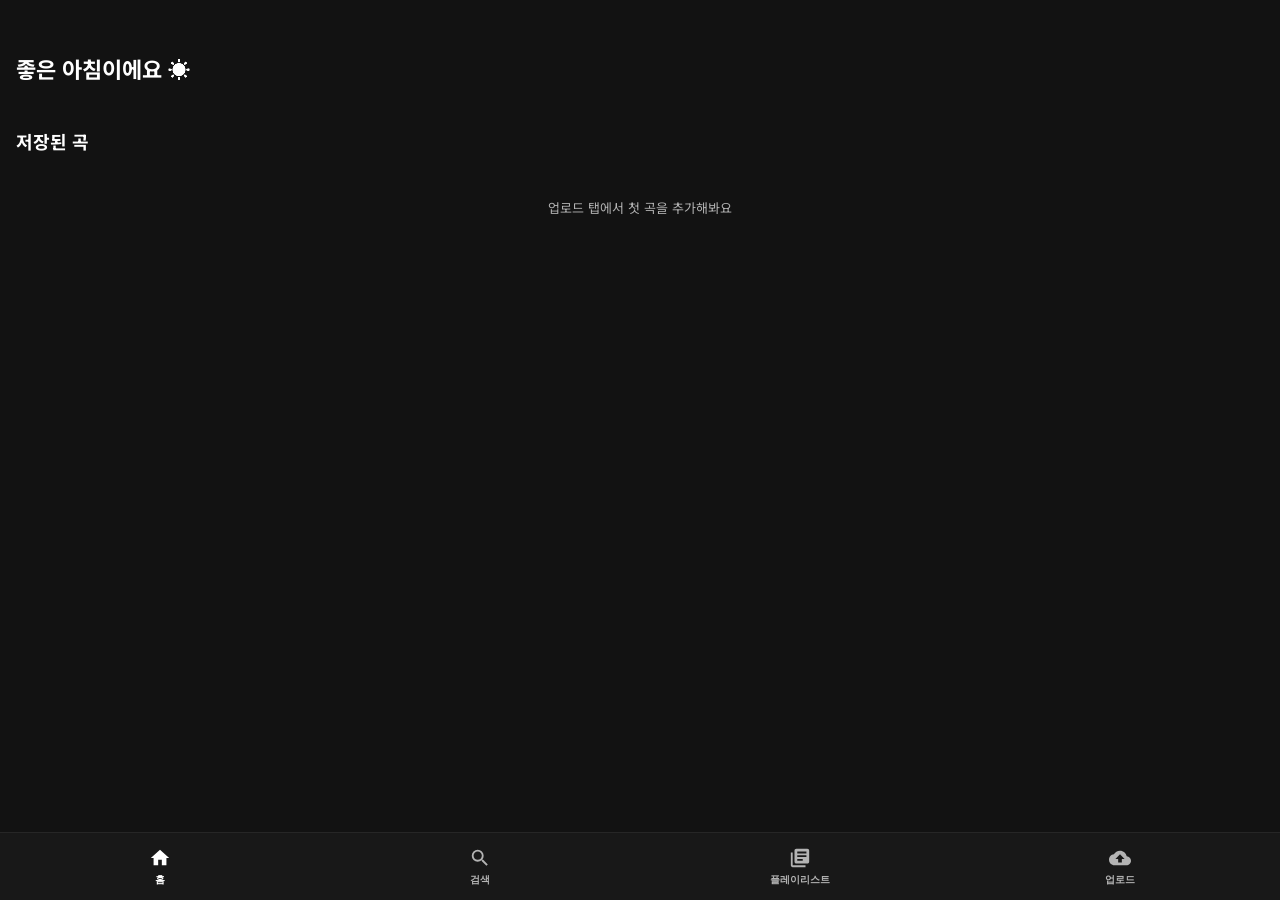
==== index.html @ fc7efab6 "Update index.html" ====
<!DOCTYPE html>
<html lang="ko">
<head>
<meta charset="UTF-8">
<meta name="viewport" content="width=device-width, initial-scale=1.0, maximum-scale=1.0, user-scalable=no">
<title>Sootify</title>
<link href="https://fonts.googleapis.com/css2?family=Noto+Sans+KR:wght@300;400;500;700;900&family=Noto+Sans+JP:wght@300;400;700&display=swap" rel="stylesheet">
<style>
*,*::before,*::after{margin:0;padding:0;box-sizing:border-box;-webkit-tap-highlight-color:transparent}
html,body{height:100%;overflow:hidden;background:#121212;color:#fff;font-family:'Noto Sans KR',sans-serif;-webkit-font-smoothing:antialiased}
:root{--bg:#121212;--s1:#181818;--s2:#282828;--s3:#3e3e3e;--muted:#b3b3b3;--green:#1db954;--green2:#1ed760;--nav-h:68px}

#app{position:fixed;inset:0;display:flex;flex-direction:column;overflow:hidden}

.screens{flex:1;overflow:hidden;position:relative;min-height:0}
.screen{position:absolute;inset:0;overflow-y:auto;overflow-x:hidden;display:none;padding-bottom:20px}
.screen::-webkit-scrollbar{display:none}
.screen.on{display:block}

/* HOME */
.home-top{padding:52px 16px 8px}
.home-greeting{font-size:22px;font-weight:700}
.quick-grid{display:grid;grid-template-columns:1fr 1fr;gap:8px;padding:12px 16px 24px}
.quick-item{background:var(--s2);border-radius:6px;height:56px;display:flex;align-items:center;overflow:hidden;cursor:pointer;transition:background .15s}
.quick-item:active{background:var(--s3)}
.quick-item.playing .quick-title{color:var(--green)}
.quick-thumb{width:56px;height:56px;background:var(--s3);flex-shrink:0;display:flex;align-items:center;justify-content:center;color:var(--muted)}
.quick-title{font-size:12px;font-weight:700;padding:0 10px;white-space:nowrap;overflow:hidden;text-overflow:ellipsis}
.sec-title{font-size:18px;font-weight:700;padding:0 16px 12px}

/* SONG ROW */
.song-row{display:flex;align-items:center;gap:12px;padding:8px 16px;cursor:pointer;transition:background .1s}
.song-row:active{background:rgba(255,255,255,.05)}
.song-row.playing .sr-title{color:var(--green)}
.sr-thumb{width:48px;height:48px;background:var(--s2);border-radius:4px;flex-shrink:0;display:flex;align-items:center;justify-content:center;color:var(--muted)}
.sr-info{flex:1;min-width:0}
.sr-title{font-size:14px;font-weight:500;white-space:nowrap;overflow:hidden;text-overflow:ellipsis}
.sr-sub{font-size:12px;color:var(--muted);margin-top:2px;white-space:nowrap;overflow:hidden;text-overflow:ellipsis}
.sr-more{background:transparent;border:none;cursor:pointer;color:var(--muted);font-size:20px;padding:4px 8px;line-height:1}

/* SEARCH */
.search-header{padding:52px 16px 12px;background:var(--bg);position:sticky;top:0;z-index:5}
.search-title{font-size:22px;font-weight:700;margin-bottom:14px}
.search-box{background:#fff;border-radius:6px;padding:0 14px;display:flex;align-items:center;gap:10px;height:46px}
.search-in{flex:1;background:transparent;border:none;outline:none;font-family:'Noto Sans KR',sans-serif;font-size:15px;color:#121212;font-weight:500}
.search-in::placeholder{color:#777}

.key-row{display:flex;align-items:center;justify-content:space-between;margin-top:10px}
.key-status{font-size:11px;color:var(--muted)}
.key-status.ok{color:var(--green)}
.key-btn{background:var(--s2);border:none;border-radius:6px;color:var(--muted);font-family:'Noto Sans KR',sans-serif;font-size:12px;padding:7px 14px;cursor:pointer}
.key-btn:active{background:var(--s3)}

.search-btn{width:100%;height:44px;margin-top:10px;border-radius:6px;background:var(--green);color:#000;border:none;font-family:'Noto Sans KR',sans-serif;font-weight:700;font-size:14px;cursor:pointer}
.search-btn:active{background:var(--green2)}

.s-spinner{width:22px;height:22px;border:2px solid var(--s3);border-top-color:var(--green);border-radius:50%;animation:spin .8s linear infinite;margin:0 auto 12px}
@keyframes spin{to{transform:rotate(360deg)}}
.s-loading{text-align:center;color:var(--muted);font-size:13px;padding:32px 16px}
.s-sec{font-size:12px;font-weight:700;color:var(--muted);padding:14px 16px 6px;text-transform:uppercase;letter-spacing:.5px}
.s-empty{text-align:center;color:var(--muted);font-size:13px;padding:32px 16px;line-height:1.8}

/* YT 결과 */
.yt-item{display:flex;align-items:center;gap:12px;padding:10px 16px;cursor:pointer;border-bottom:1px solid rgba(255,255,255,.04)}
.yt-item:active{background:rgba(255,255,255,.05)}
.yt-thumb{width:80px;height:45px;object-fit:cover;border-radius:4px;background:var(--s2);flex-shrink:0}
.yt-thumb-ph{width:80px;height:45px;background:var(--s2);border-radius:4px;flex-shrink:0;display:flex;align-items:center;justify-content:center;color:var(--muted)}
.yt-info{flex:1;min-width:0}
.yt-title{font-size:13px;font-weight:500;line-height:1.4;overflow:hidden;display:-webkit-box;-webkit-line-clamp:2;-webkit-box-orient:vertical}
.yt-meta{font-size:11px;color:var(--muted);margin-top:3px}
.yt-acts{display:flex;gap:6px;flex-shrink:0}
.yt-act{background:var(--s2);border:none;border-radius:6px;cursor:pointer;width:36px;height:36px;display:flex;align-items:center;justify-content:center;color:#fff}
.yt-act:active{background:var(--s3)}
.yt-act.g{background:var(--green);color:#000}
.yt-act.g:active{background:var(--green2)}

/* PLAYLIST */
.pl-hero{padding:56px 16px 20px;background:linear-gradient(180deg,#1a3a27 0%,var(--bg) 100%)}
.pl-icon{font-size:56px;margin-bottom:12px}
.pl-name{font-size:22px;font-weight:700}
.pl-meta{font-size:12px;color:var(--muted);margin-top:4px}
.pl-actions{display:flex;align-items:center;gap:16px;margin-top:20px}
.pl-play{width:52px;height:52px;border-radius:50%;background:var(--green);border:none;cursor:pointer;display:flex;align-items:center;justify-content:center;color:#000}
.pl-play:active{background:var(--green2)}
.pl-play svg{width:26px;height:26px;fill:currentColor}
.pl-shuffle{background:transparent;border:none;cursor:pointer;color:var(--muted)}
.pl-shuffle svg{width:26px;height:26px;fill:currentColor}
.pl-shuffle.on{color:var(--green)}

/* UPLOAD */
.up-header{padding:52px 16px 20px}
.up-title{font-size:22px;font-weight:700}
.up-sub{font-size:13px;color:var(--muted);margin-top:4px;line-height:1.6}
.up-card{margin:0 16px;background:var(--s1);border-radius:12px;padding:20px;display:flex;flex-direction:column;gap:14px}
.uf{background:var(--s2);border:none;border-radius:8px;color:#fff;font-family:'Noto Sans KR',sans-serif;font-size:13px;padding:12px 14px;outline:none;width:100%}
.uf::placeholder{color:var(--muted)}
.uf-ta{resize:none;line-height:1.85;min-height:180px}
.api-row{display:flex;align-items:center;gap:6px}
.dot{width:6px;height:6px;border-radius:50%;background:var(--muted);flex-shrink:0;transition:all .3s}
.dot.r{background:var(--green);box-shadow:0 0 5px rgba(29,185,84,.5)}
.dot.e{background:#e84040}
.atxt{font-size:11px;color:var(--muted)}
.ubtn{border:none;cursor:pointer;border-radius:50px;font-family:'Noto Sans KR',sans-serif;font-weight:700;font-size:14px;padding:14px;width:100%}
.gg{background:var(--green);color:#000}.gg:active{background:var(--green2)}

/* SYNC EDITOR */
#syncOverlay{position:fixed;inset:0;z-index:500;background:var(--bg);display:none;flex-direction:column}
#syncOverlay.on{display:flex}
.so-nav{display:flex;align-items:center;gap:12px;padding:14px 16px;border-bottom:1px solid rgba(255,255,255,.08);flex-shrink:0}
.so-back{background:transparent;border:none;cursor:pointer;color:#fff;line-height:1;padding:4px;font-size:28px}
.so-nav-title{flex:1;font-size:16px;font-weight:700}
.so-save{background:var(--green);color:#000;border:none;border-radius:20px;font-family:'Noto Sans KR',sans-serif;font-weight:700;font-size:13px;padding:8px 20px;cursor:pointer}
.so-pbar{padding:12px 16px;display:flex;align-items:center;gap:12px;border-bottom:1px solid rgba(255,255,255,.06);flex-shrink:0}
.so-pplay{width:36px;height:36px;border-radius:50%;background:#fff;border:none;cursor:pointer;display:flex;align-items:center;justify-content:center;color:#000;flex-shrink:0}
.so-pplay svg{width:18px;height:18px;fill:currentColor}
.so-ptime{font-size:11px;color:var(--muted);font-variant-numeric:tabular-nums;white-space:nowrap}
.so-track{flex:1;height:4px;background:var(--s3);border-radius:2px;cursor:pointer;overflow:hidden}
.so-fill{height:100%;background:var(--green);border-radius:2px;width:0%;pointer-events:none}
.so-list{flex:1;overflow-y:auto;padding:8px 0}
.so-list::-webkit-scrollbar{display:none}
.so-pair{display:flex;align-items:flex-start;gap:14px;padding:10px 16px;border-left:3px solid transparent;cursor:pointer;transition:all .15s}
.so-pair.current{border-left-color:var(--green);background:rgba(29,185,84,.05)}
.so-pair.synced .so-ts{color:var(--green)}
.so-ts{font-size:10px;color:var(--muted);font-variant-numeric:tabular-nums;min-width:42px;padding-top:3px}
.so-jp{font-family:'Noto Sans JP',sans-serif;font-size:14px;line-height:1.6}
.so-kr{font-size:12px;color:var(--muted);line-height:1.5;margin-top:2px}
.tap-area{padding:12px 16px;flex-shrink:0}
.tap-btn{width:100%;padding:18px;border-radius:50px;background:var(--green);color:#000;border:none;cursor:pointer;font-family:'Noto Sans KR',sans-serif;font-weight:900;font-size:18px;user-select:none;-webkit-user-select:none}
.tap-btn:active{background:var(--green2)}
.so-foot{padding:8px 16px 14px;display:flex;align-items:center;justify-content:space-between;flex-shrink:0}
.so-prog{font-size:11px;color:var(--muted)}
.undo-btn{background:var(--s2);border:none;border-radius:20px;cursor:pointer;font-family:'Noto Sans KR',sans-serif;font-size:11px;color:var(--muted);padding:6px 14px}

/* MINI PLAYER */
#miniPlayer{display:none;flex-shrink:0;background:var(--s2);border-radius:8px;margin:0 8px 4px;overflow:hidden;cursor:pointer}
#miniPlayer.on{display:block}
.mini-inner{display:flex;align-items:center;gap:12px;padding:10px 12px}
.mini-thumb{width:40px;height:40px;background:var(--s3);border-radius:4px;flex-shrink:0;display:flex;align-items:center;justify-content:center;color:var(--muted)}
.mini-info{flex:1;min-width:0}
.mini-title{font-size:13px;font-weight:700;white-space:nowrap;overflow:hidden;text-overflow:ellipsis}
.mini-sub{font-size:11px;color:var(--muted);margin-top:1px}
.mini-btns{display:flex;gap:2px}
.mini-btn{background:transparent;border:none;cursor:pointer;color:#fff;padding:6px;display:flex;align-items:center;justify-content:center}
.mini-btn svg{width:22px;height:22px;fill:currentColor}
.mini-prog{height:2px;background:var(--s3)}
.mini-pfill{height:100%;background:var(--green);width:0%;transition:width .1s linear}

/* BOTTOM NAV */
#bottomNav{flex-shrink:0;height:var(--nav-h);background:var(--s1);border-top:1px solid rgba(255,255,255,.06);display:flex;align-items:stretch}
.nav-btn{flex:1;display:flex;flex-direction:column;align-items:center;justify-content:center;gap:4px;border:none;background:transparent;cursor:pointer;color:var(--muted);padding:8px 0;transition:color .15s}
.nav-btn.on{color:#fff}
.nav-btn svg{width:22px;height:22px;fill:currentColor}
.nav-lbl{font-size:10px;font-weight:600}

/* FULL PLAYER */
#playerOverlay{position:fixed;inset:0;z-index:400;background:var(--bg);display:flex;flex-direction:column;transform:translateY(100%);transition:transform .35s cubic-bezier(.4,0,.2,1)}
#playerOverlay.on{transform:translateY(0)}
.po-handle-wrap{padding:14px 0 0;display:flex;justify-content:center;flex-shrink:0}
.po-handle{width:36px;height:4px;background:var(--s3);border-radius:2px}
.po-top{display:flex;align-items:center;padding:10px 16px 0;flex-shrink:0}
.po-down{background:transparent;border:none;cursor:pointer;color:var(--muted);padding:4px}
.po-down svg{width:26px;height:26px;fill:currentColor}
.po-top-mid{flex:1;text-align:center}
.po-top-label{font-size:11px;color:var(--muted);letter-spacing:.5px;text-transform:uppercase}
.po-top-song{font-size:13px;font-weight:700;margin-top:2px;white-space:nowrap;overflow:hidden;text-overflow:ellipsis}
.po-lyrics{flex:1;overflow-y:auto;padding:0 32px;scroll-behavior:smooth}
.po-lyrics::-webkit-scrollbar{display:none}
.po-sp{height:32vh}
.po-line{text-align:center;padding:10px 0;transition:all .35s cubic-bezier(.4,0,.2,1)}
.po-jp{font-family:'Noto Sans JP',sans-serif;font-size:16px;font-weight:300;color:rgba(255,255,255,.2);line-height:1.6;transition:all .35s cubic-bezier(.4,0,.2,1)}
.po-kr{font-size:12px;font-weight:300;color:rgba(255,255,255,.12);line-height:1.5;margin-top:3px;transition:all .35s cubic-bezier(.4,0,.2,1)}
.po-line.near .po-jp{color:rgba(255,255,255,.4);font-size:17px}
.po-line.near .po-kr{color:rgba(255,255,255,.25)}
.po-line.active .po-jp{color:#fff;font-size:22px;font-weight:700}
.po-line.active .po-kr{color:rgba(255,255,255,.7);font-size:14px}
.po-ctrl{padding:16px 24px 32px;flex-shrink:0}
.po-song{font-size:20px;font-weight:700}
.po-artist{font-size:14px;color:var(--muted);margin-top:2px;margin-bottom:20px}
.po-prog-row{display:flex;align-items:center;gap:10px;margin-bottom:16px}
.po-t{font-size:11px;color:var(--muted);font-variant-numeric:tabular-nums;min-width:36px}
.po-track{flex:1;height:4px;background:var(--s3);border-radius:2px;cursor:pointer}
.po-pfill{height:100%;background:#fff;border-radius:2px;width:0%;pointer-events:none;transition:width .1s linear}
.po-btns{display:flex;align-items:center;justify-content:space-between;padding:0 4px}
.po-btn{background:transparent;border:none;cursor:pointer;color:var(--muted);padding:6px;display:flex;align-items:center;justify-content:center}
.po-btn svg{width:30px;height:30px;fill:currentColor}
.po-btn-main{width:60px;height:60px;border-radius:50%;background:#fff;border:none;cursor:pointer;display:flex;align-items:center;justify-content:center;color:#000}
.po-btn-main svg{width:28px;height:28px;fill:currentColor}
.po-del-wrap{display:flex;justify-content:center;margin-top:14px}
.po-del{background:transparent;border:none;cursor:pointer;color:var(--muted);font-size:12px;font-family:'Noto Sans KR',sans-serif;padding:6px 14px;border-radius:20px}
.po-del:active{color:#e84040}

.toast{position:fixed;bottom:calc(var(--nav-h)+60px);left:50%;transform:translateX(-50%) translateY(10px);background:var(--s2);color:#fff;font-size:12px;font-weight:500;padding:10px 20px;border-radius:20px;z-index:999;pointer-events:none;opacity:0;transition:all .3s;white-space:nowrap}
.toast.show{opacity:1;transform:translateX(-50%) translateY(0)}
#yt{position:fixed;top:-9999px;left:-9999px;width:1px;height:1px}
</style>
</head>
<body>
<div id="yt"></div>
<div id="app">

  <div class="screens">

    <!-- HOME -->
    <div class="screen on" id="homeScreen">
      <div class="home-top"><div class="home-greeting" id="homeGreeting">안녕하세요 👋</div></div>
      <div class="quick-grid" id="quickGrid"></div>
      <div class="sec-title">저장된 곡</div>
      <div id="homeSongs"></div>
    </div>

    <!-- SEARCH -->
    <div class="screen" id="searchScreen">
      <div class="search-header">
        <div class="search-title">검색</div>
        <div class="search-box">
          <svg width="18" height="18" viewBox="0 0 24 24" fill="none" stroke="#121212" stroke-width="2.5"><circle cx="11" cy="11" r="8"/><line x1="21" y1="21" x2="16.65" y2="16.65"/></svg>
          <input class="search-in" id="searchIn" placeholder="YouTube에서 검색">
        </div>
        <div class="key-row">
          <span class="key-status" id="keyStatus">API 키 없음</span>
          <button class="key-btn" id="keyBtn">⚙ API 키 설정</button>
        </div>
        <button class="search-btn" id="searchBtn">검색</button>
      </div>
      <div id="searchResults"><div class="s-sec">내 라이브러리</div><div id="libRows"></div></div>
    </div>

    <!-- PLAYLIST -->
    <div class="screen" id="playlistScreen">
      <div class="pl-hero">
        <div class="pl-icon">
          <svg width="52" height="52" viewBox="0 0 24 24" fill="#b3b3b3"><path d="M12 3v10.55c-.59-.34-1.27-.55-2-.55-2.21 0-4 1.79-4 4s1.79 4 4 4 4-1.79 4-4V7h4V3h-6z"/></svg>
        </div>
        <div class="pl-name">내 플레이리스트</div>
        <div class="pl-meta" id="plMeta">0곡</div>
        <div class="pl-actions">
          <button class="pl-play" id="plPlayBtn">
            <svg viewBox="0 0 24 24"><path d="M8 5v14l11-7z"/></svg>
          </button>
          <button class="pl-shuffle" id="plShufBtn">
            <svg viewBox="0 0 24 24"><path d="M10.59 9.17L5.41 4 4 5.41l5.17 5.17 1.42-1.41zM14.5 4l2.04 2.04L4 18.59 5.41 20 17.96 8.46 20 10.5V4h-5.5zm.33 9.41-1.41 1.41 3.13 3.13L14.5 20H20v-5.5l-2.04 2.04-3.13-3.13z"/></svg>
          </button>
        </div>
      </div>
      <div id="plSongs"></div>
    </div>

    <!-- UPLOAD -->
    <div class="screen" id="uploadScreen">
      <div class="up-header"><div class="up-title">업로드</div><div class="up-sub">YouTube URL과 가사를 넣고<br>싱크를 맞춰 저장하세요.</div></div>
      <div class="up-card">
        <input class="uf" id="upUrl" placeholder="YouTube URL">
        <div class="api-row"><div class="dot" id="apiDot"></div><span class="atxt" id="apiTxt">연결 중...</span></div>
        <textarea class="uf uf-ta" id="upLyrics" placeholder="가사 (일본어↵한국어↵↵일본어↵한국어...)"></textarea>
        <button class="ubtn gg" id="startSyncBtn">싱크 시작 →</button>
      </div>
    </div>
  </div>

  <!-- SYNC EDITOR -->
  <div id="syncOverlay">
    <div class="so-nav">
      <button class="so-back" id="soBackBtn">‹</button>
      <div class="so-nav-title">Sync Editor</div>
      <button class="so-save" id="soSaveBtn">저장</button>
    </div>
    <div class="so-pbar">
      <button class="so-pplay" id="soPlayBtn">
        <svg id="soPlayIc" viewBox="0 0 24 24"><path d="M8 5v14l11-7z"/></svg>
      </button>
      <div class="so-ptime"><span id="soTime">0:00</span> / <span id="soDur">0:00</span></div>
      <div class="so-track" id="soTrack"><div class="so-fill" id="soFill"></div></div>
    </div>
    <div class="so-list" id="soList"></div>
    <div class="tap-area"><button class="tap-btn" id="tapBtn">tap</button></div>
    <div class="so-foot">
      <div class="so-prog" id="soProg">0 / 0 완료</div>
      <button class="undo-btn" id="undoBtn">↩ undo</button>
    </div>
  </div>

  <!-- MINI PLAYER -->
  <div id="miniPlayer">
    <div class="mini-inner">
      <div class="mini-thumb">
        <svg width="20" height="20" viewBox="0 0 24 24" fill="currentColor"><path d="M12 3v10.55c-.59-.34-1.27-.55-2-.55-2.21 0-4 1.79-4 4s1.79 4 4 4 4-1.79 4-4V7h4V3h-6z"/></svg>
      </div>
      <div class="mini-info">
        <div class="mini-title" id="miniTitle">—</div>
        <div class="mini-sub">Sootify</div>
      </div>
      <div class="mini-btns">
        <button class="mini-btn" id="miniPlayBtn">
          <svg id="miniPlayIc" viewBox="0 0 24 24"><path d="M8 5v14l11-7z"/></svg>
        </button>
        <button class="mini-btn" id="miniNextBtn">
          <svg viewBox="0 0 24 24"><path d="M6 18l8.5-6L6 6v12zM16 6v12h2V6h-2z"/></svg>
        </button>
      </div>
    </div>
    <div class="mini-prog"><div class="mini-pfill" id="miniPFill"></div></div>
  </div>

  <!-- BOTTOM NAV -->
  <nav id="bottomNav">
    <button class="nav-btn on" data-tab="home">
      <svg viewBox="0 0 24 24"><path d="M10 20v-6h4v6h5v-8h3L12 3 2 12h3v8z"/></svg>
      <span class="nav-lbl">홈</span>
    </button>
    <button class="nav-btn" data-tab="search">
      <svg viewBox="0 0 24 24"><path d="M15.5 14h-.79l-.28-.27A6.5 6.5 0 0 0 16 9.5 6.5 6.5 0 1 0 9.5 16c1.61 0 3.09-.59 4.23-1.57l.27.28v.79l5 4.99L20.49 19l-4.99-5zm-6 0C7.01 14 5 11.99 5 9.5S7.01 5 9.5 5 14 7.01 14 9.5 11.99 14 9.5 14z"/></svg>
      <span class="nav-lbl">검색</span>
    </button>
    <button class="nav-btn" data-tab="playlist">
      <svg viewBox="0 0 24 24"><path d="M4 6H2v14c0 1.1.9 2 2 2h14v-2H4V6zm16-4H8c-1.1 0-2 .9-2 2v12c0 1.1.9 2 2 2h12c1.1 0 2-.9 2-2V4c0-1.1-.9-2-2-2zm-1 9H9V9h10v2zm-4 4H9v-2h6v2zm4-8H9V5h10v2z"/></svg>
      <span class="nav-lbl">플레이리스트</span>
    </button>
    <button class="nav-btn" data-tab="upload">
      <svg viewBox="0 0 24 24"><path d="M19.35 10.04C18.67 6.59 15.64 4 12 4 9.11 4 6.6 5.64 5.35 8.04 2.34 8.36 0 10.91 0 14c0 3.31 2.69 6 6 6h13c2.76 0 5-2.24 5-5 0-2.64-2.05-4.78-4.65-4.96zM14 13v4h-4v-4H7l5-5 5 5h-3z"/></svg>
      <span class="nav-lbl">업로드</span>
    </button>
  </nav>
</div>

<!-- FULL PLAYER -->
<div id="playerOverlay">
  <div class="po-handle-wrap"><div class="po-handle"></div></div>
  <div class="po-top">
    <button class="po-down" id="poDownBtn">
      <svg viewBox="0 0 24 24"><path d="M7.41 8.59L12 13.17l4.59-4.58L18 10l-6 6-6-6 1.41-1.41z"/></svg>
    </button>
    <div class="po-top-mid">
      <div class="po-top-label">재생 중</div>
      <div class="po-top-song" id="poTopSong">—</div>
    </div>
    <div style="width:34px"></div>
  </div>
  <div class="po-lyrics" id="poLyrics">
    <div class="po-sp"></div>
    <div id="poLines"></div>
    <div class="po-sp"></div>
  </div>
  <div class="po-ctrl">
    <div class="po-song" id="poSong">—</div>
    <div class="po-artist" id="poArtist">Sootify</div>
    <div class="po-prog-row">
      <div class="po-t" id="poTCur">0:00</div>
      <div class="po-track" id="poTrack"><div class="po-pfill" id="poPFill"></div></div>
      <div class="po-t" style="text-align:right" id="poTDur">0:00</div>
    </div>
    <div class="po-btns">
      <button class="po-btn" id="poPrevBtn"><svg viewBox="0 0 24 24"><path d="M6 6h2v12H6zm3.5 6 8.5 6V6z"/></svg></button>
      <button class="po-btn-main" id="poPlayBtn"><svg id="poPlayIc" viewBox="0 0 24 24"><path d="M8 5v14l11-7z"/></svg></button>
      <button class="po-btn" id="poNextBtn"><svg viewBox="0 0 24 24"><path d="M6 18l8.5-6L6 6v12zM16 6v12h2V6h-2z"/></svg></button>
    </div>
    <div class="po-del-wrap"><button class="po-del" id="poDelBtn">라이브러리에서 삭제</button></div>
  </div>
</div>

<div class="toast" id="toast"></div>
<script src="https://www.youtube.com/iframe_api"></script>
<script>
// ══ STATE ══
var player=null, pReady=false, playing=false;
var syncPairs=[], curIdx=0;
var songs=[], curSong=-1;
var poLines=[], raf=null, shuf=false;

var IC_PLAY='<path d="M8 5v14l11-7z"/>';
var IC_PAUSE='<path d="M6 19h4V5H6v14zm8-14v14h4V5h-4z"/>';

// ══ STORAGE ══
function ld(){try{songs=JSON.parse(localStorage.getItem('sootify_v6')||'[]')}catch(e){songs=[]}}
function sv(){localStorage.setItem('sootify_v6',JSON.stringify(songs))}
function getKey(){return localStorage.getItem('yt_key')||''}
function setKey(k){localStorage.setItem('yt_key',k)}
ld();

// ══ GREETING ══
var h=new Date().getHours();
document.getElementById('homeGreeting').textContent=h<12?'좋은 아침이에요 ☀':h<18?'안녕하세요 👋':'좋은 밤이에요 🌙';

// ══ KEY STATUS ══
function updateKeyStatus(){
  var k=getKey();
  var el=document.getElementById('keyStatus');
  if(k){el.textContent='API 키 설정됨';el.className='key-status ok';}
  else{el.textContent='API 키 없음';el.className='key-status';}
}
updateKeyStatus();

// ══ YT API ══
function onYouTubeIframeAPIReady(){
  player=new YT.Player('yt',{height:'1',width:'1',
    playerVars:{controls:0,autoplay:0,playsinline:1},
    events:{
      onReady:function(){pReady=true;setApi('r')},
      onError:function(){setApi('e')},
      onStateChange:function(e){
        playing=e.data===YT.PlayerState.PLAYING;
        updBtns();
        if(playing)startRaf();else stopRaf();
      }
    }
  });
}
function setApi(s){
  var d=document.getElementById('apiDot');
  var t=document.getElementById('apiTxt');
  if(d)d.className='dot'+(s==='r'?' r':s==='e'?' e':'');
  if(t)t.textContent=s==='r'?'준비됨':s==='e'?'연결 실패':'연결 중...';
}
function vid(url){var m=url.match(/(?:v=|youtu\.be\/|embed\/)([A-Za-z0-9_-]{11})/);return m?m[1]:null}

function togglePlay(){
  if(!pReady){toast('연결 중... 잠깐만');return}
  if(playing)player.pauseVideo();else player.playVideo();
}
function updBtns(){
  var d=playing?IC_PAUSE:IC_PLAY;
  ['soPlayIc','miniPlayIc','poPlayIc'].forEach(function(id){
    var el=document.getElementById(id);if(el)el.innerHTML=d;
  });
}

// ══ SEEK ══
function doSeek(e,el){
  if(!pReady)return;
  var r=el.getBoundingClientRect();
  player.seekTo(((e.clientX-r.left)/r.width)*(player.getDuration()||0),true);
}

// ══ RAF ══
function startRaf(){stopRaf();function f(){tick();raf=requestAnimationFrame(f)}raf=requestAnimationFrame(f)}
function stopRaf(){if(raf){cancelAnimationFrame(raf);raf=null}}
function tick(){
  if(!pReady||!player.getCurrentTime)return;
  var t=player.getCurrentTime()||0,d=player.getDuration()||1;
  var p=(t/d*100).toFixed(2)+'%';
  document.getElementById('soFill').style.width=p;
  document.getElementById('soTime').textContent=fmt(t);
  document.getElementById('soDur').textContent=fmt(d);
  document.getElementById('miniPFill').style.width=p;
  document.getElementById('poPFill').style.width=p;
  document.getElementById('poTCur').textContent=fmt(t);
  document.getElementById('poTDur').textContent=fmt(d);
  if(curSong>=0)updLy(t);
}
function fmt(s){s=Math.floor(s);return Math.floor(s/60)+':'+(s%60<10?'0':'')+(s%60)}

// ══ YOUTUBE SEARCH ══
function doSearch(){
  var q=document.getElementById('searchIn').value.trim();
  var key=getKey();
  if(!key){
    toast('먼저 API 키를 설정해줘');
    showKeyPrompt();
    return;
  }
  if(!q){toast('검색어를 입력해줘');return}
  document.getElementById('searchResults').innerHTML='<div class="s-loading"><div class="s-spinner"></div>검색 중...</div>';
  var url='https://www.googleapis.com/youtube/v3/search?part=snippet&q='+encodeURIComponent(q)+'&type=video&maxResults=15&key='+key;
  fetch(url)
    .then(function(r){return r.json()})
    .then(function(data){
      if(data.error){
        if(data.error.code===403||data.error.code===400){
          localStorage.removeItem('yt_key');
          updateKeyStatus();
          toast('API 키 오류 — 다시 설정해줘');
          document.getElementById('searchResults').innerHTML='<div class="s-empty">API 키 오류<br>⚙ API 키 설정을 눌러줘</div>';
        }else{
          document.getElementById('searchResults').innerHTML='<div class="s-empty">검색 실패: '+data.error.message+'</div>';
        }
        return;
      }
      renderYTResults(data.items||[]);
    })
    .catch(function(){
      document.getElementById('searchResults').innerHTML='<div class="s-empty">검색 실패<br>네트워크 상태를 확인해줘</div>';
    });
}

function showKeyPrompt(){
  var cur=getKey();
  var k=prompt('YouTube Data API v3 키를 입력해줘\n\n발급: console.cloud.google.com\n1. 프로젝트 생성\n2. YouTube Data API v3 활성화\n3. 사용자 인증정보 → API 키',cur||'');
  if(k&&k.trim()){setKey(k.trim());updateKeyStatus();toast('API 키 저장됨 ✓')}
}

function renderYTResults(items){
  if(!items.length){document.getElementById('searchResults').innerHTML='<div class="s-empty">결과 없음</div>';return}
  var html='<div class="s-sec">YouTube 검색 결과</div>';
  items.forEach(function(v){
    var vid_id=v.id&&v.id.videoId?v.id.videoId:'';
    if(!vid_id)return;
    var sn=v.snippet||{};
    var th=sn.thumbnails&&sn.thumbnails.medium?sn.thumbnails.medium.url:'';
    var title=sn.title||'';
    var ch=sn.channelTitle||'';
    var st=esc(title).replace(/'/g,'&#39;');
    html+='<div class="yt-item">'+
      (th?'<img class="yt-thumb" src="'+th+'" loading="lazy">':'<div class="yt-thumb-ph"><svg width="20" height="20" viewBox="0 0 24 24" fill="currentColor"><path d="M12 3v10.55c-.59-.34-1.27-.55-2-.55-2.21 0-4 1.79-4 4s1.79 4 4 4 4-1.79 4-4V7h4V3h-6z"/></svg></div>')+
      '<div class="yt-info"><div class="yt-title">'+esc(title)+'</div><div class="yt-meta">'+esc(ch)+'</div></div>'+
      '<div class="yt-acts">'+
        '<button class="yt-act g" data-vid="'+vid_id+'" data-title="'+st+'" data-action="play">'+
          '<svg width="16" height="16" viewBox="0 0 24 24" fill="currentColor"><path d="M8 5v14l11-7z"/></svg>'+
        '</button>'+
        '<button class="yt-act" data-vid="'+vid_id+'" data-title="'+st+'" data-action="add">'+
          '<svg width="16" height="16" viewBox="0 0 24 24" fill="currentColor"><path d="M19 13h-6v6h-2v-6H5v-2h6V5h2v6h6v2z"/></svg>'+
        '</button>'+
      '</div>'+
    '</div>';
  });
  document.getElementById('searchResults').innerHTML=html;
}

// ══ PARSE LYRICS ══
function parseLy(raw){
  var lines=raw.split('\n'),res=[],i=0;
  while(i<lines.length){
    while(i<lines.length&&!lines[i].trim())i++;
    if(i>=lines.length)break;
    var jp=lines[i].trim();i++;
    var nx=(lines[i]||'').trim();
    var kr=(nx&&!/[\u3040-\u30ff\u4e00-\u9fff]/.test(nx))?nx:'';
    if(kr)i++;
    res.push({jp:jp,kr:kr,ts:null});
  }
  return res;
}

// ══ SYNC EDITOR ══
function startSync(){
  var url=document.getElementById('upUrl').value.trim();
  var raw=document.getElementById('upLyrics').value.trim();
  if(!url){toast('URL을 넣어줘');return}
  if(!raw){toast('가사를 넣어줘');return}
  var id=vid(url);
  if(!id){toast('유효한 YouTube URL이 아니야');return}
  if(!pReady){toast('연결 중... 잠깐만');return}
  syncPairs=parseLy(raw);
  if(!syncPairs.length){toast('가사 파싱 실패');return}
  curIdx=0;
  player.loadVideoById(id);player.pauseVideo();
  renderSo();
  document.getElementById('syncOverlay').classList.add('on');
  toast('tap으로 타임스탬프!');
}
function closeSy(){document.getElementById('syncOverlay').classList.remove('on');if(pReady)player.pauseVideo()}
function renderSo(){
  var el=document.getElementById('soList');el.innerHTML='';
  syncPairs.forEach(function(p,i){
    var d=document.createElement('div');
    d.className='so-pair'+(p.ts!==null?' synced':'')+(i===curIdx?' current':'');
    d.id='sp'+i;
    d.innerHTML='<div class="so-ts">'+(p.ts!==null?fmt(p.ts):'—:——')+'</div><div><div class="so-jp">'+esc(p.jp)+'</div>'+(p.kr?'<div class="so-kr">'+esc(p.kr)+'</div>':'')+'</div>';
    d.addEventListener('click',function(){curIdx=i;renderSo()});
    el.appendChild(d);
  });
  var done=syncPairs.filter(function(p){return p.ts!==null}).length;
  document.getElementById('soProg').textContent=done+' / '+syncPairs.length+' 완료';
  var cur=document.getElementById('sp'+curIdx);
  if(cur)cur.scrollIntoView({block:'center',behavior:'smooth'});
}
function stamp(){
  if(!syncPairs.length)return;
  syncPairs[curIdx].ts=Math.round((pReady?player.getCurrentTime():0)*10)/10;
  if(curIdx<syncPairs.length-1)curIdx++;
  renderSo();
  if(navigator.vibrate)navigator.vibrate(18);
}
function undo(){var p=Math.max(0,curIdx-1);syncPairs[p].ts=null;curIdx=p;renderSo();toast('↩ 되돌렸어')}
var _pendingSave={};
function saveSong(){
  if(!syncPairs.filter(function(p){return p.ts!==null}).length){toast('타임스탬프 없어!');return}
  _pendingSave={
    url:document.getElementById('upUrl').value.trim(),
    pairs:JSON.parse(JSON.stringify(syncPairs)),
    title:document.getElementById('upUrl').dataset.title||'',
    artist:document.getElementById('upUrl').dataset.artist||'',
    thumb:document.getElementById('upUrl').dataset.thumb||''
  };
  document.getElementById('saveTitle').value=_pendingSave.title||'제목 없음';
  document.getElementById('saveArtist').value=_pendingSave.artist||'';
  document.getElementById('saveModal').style.display='flex';
}
function confirmSave(){
  var title=document.getElementById('saveTitle').value.trim()||'제목 없음';
  var artist=document.getElementById('saveArtist').value.trim();
  songs.push({
    title:title,
    artist:artist,
    url:_pendingSave.url,
    thumb:_pendingSave.thumb,
    pairs:_pendingSave.pairs
  });
  sv();renderAll();
  document.getElementById('saveModal').style.display='none';
  document.getElementById('syncOverlay').classList.remove('on');
  toast('"'+title+'" 저장됨 ✓');
}

// ══ PLAY ══
function playSong(i){
  if(i<0||i>=songs.length)return;
  curSong=i;var s=songs[i];
  var id=vid(s.url);
  if(id&&pReady){player.loadVideoById(id);player.playVideo()}
  document.getElementById('miniTitle').textContent=s.title;
  document.getElementById('miniPlayer').classList.add('on');
  document.getElementById('poSong').textContent=s.title;
  document.getElementById('poTopSong').textContent=s.title;
  document.getElementById('poArtist').textContent=s.artist||'Sootify';
  buildPoLines();renderAll();
}
function playFromVid(videoId,title){
  if(!pReady){toast('연결 중... 잠깐만');return}
  curSong=-2;
  player.loadVideoById(videoId);player.playVideo();
  document.getElementById('miniTitle').textContent=title;
  document.getElementById('miniPlayer').classList.add('on');
  document.getElementById('poSong').textContent=title;
  document.getElementById('poTopSong').textContent=title;
  document.getElementById('poLines').innerHTML='';poLines=[];
}
function buildPoLines(){
  var c=document.getElementById('poLines');c.innerHTML='';poLines=[];
  if(curSong<0)return;
  songs[curSong].pairs.forEach(function(p){
    var d=document.createElement('div');d.className='po-line';
    d.innerHTML='<div class="po-jp">'+esc(p.jp)+'</div>'+(p.kr?'<div class="po-kr">'+esc(p.kr)+'</div>':'');
    c.appendChild(d);poLines.push(d);
  });
}
function updLy(t){
  if(curSong<0||!songs[curSong])return;
  var pp=songs[curSong].pairs,active=-1,i;
  for(i=0;i<pp.length;i++)if(pp[i].ts!==null&&pp[i].ts<=t)active=i;
  poLines.forEach(function(el,i){
    el.classList.remove('active','near');
    if(i===active)el.classList.add('active');
    else if(Math.abs(i-active)<=1)el.classList.add('near');
  });
  if(active>=0&&poLines[active])poLines[active].scrollIntoView({block:'center',behavior:'smooth'});
}
function prevSong(){if(songs.length)playSong((curSong-1+songs.length)%songs.length)}
function nextSong(){if(songs.length)playSong(shuf?Math.floor(Math.random()*songs.length):(curSong+1)%songs.length)}
function playAll(){if(songs.length)playSong(0)}
function delSong(i){
  if(!confirm('"'+songs[i].title+'" 삭제?'))return;
  songs.splice(i,1);
  if(curSong===i){curSong=-1;document.getElementById('miniPlayer').classList.remove('on');if(pReady)player.pauseVideo()}
  else if(curSong>i)curSong--;
  sv();renderAll();
}
function delCur(){
  if(curSong<0||curSong>=songs.length)return;
  if(!confirm('"'+songs[curSong].title+'" 삭제?'))return;
  songs.splice(curSong,1);sv();curSong=-1;
  document.getElementById('miniPlayer').classList.remove('on');
  if(pReady)player.pauseVideo();
  document.getElementById('playerOverlay').classList.remove('on');
  renderAll();toast('삭제됨');
}


// ══ 자동 가사 fetch (lrclib.net) ══
function fetchLyrics(title, artist, songIdx){
  var q=encodeURIComponent(title+(artist?' '+artist:''));
  fetch('https://lrclib.net/api/search?q='+q)
    .then(function(r){return r.json()})
    .then(function(data){
      if(!data||!data.length)return;
      var best=null;
      // syncedLyrics 있는 거 우선
      for(var i=0;i<data.length;i++){
        if(data[i].syncedLyrics){best=data[i];break}
      }
      if(!best&&data[0].plainLyrics)best=data[0];
      if(!best)return;

      if(best.syncedLyrics){
        var pairs=parseLRC(best.syncedLyrics);
        if(pairs.length&&songs[songIdx]){
          songs[songIdx].pairs=pairs;
          sv();
          if(curSong===songIdx)buildPoLines();
          toast('가사 자동 적용됨 ✓');
        }
      } else if(best.plainLyrics){
        // 타임스탬프 없는 평문 가사
        var lines=best.plainLyrics.split('\n').filter(function(l){return l.trim()});
        var pairs=lines.map(function(l){return {jp:l,kr:'',ts:null}});
        if(pairs.length&&songs[songIdx]){
          songs[songIdx].pairs=pairs;
          sv();
          toast('가사 적용됨 (싱크 없음)');
        }
      }
    })
    .catch(function(){/* 실패해도 무시 */});
}

function parseLRC(lrc){
  var lines=lrc.split('\n');
  var pairs=[];
  var re=/\[(\d+):(\d+\.\d+)\](.*)/;
  lines.forEach(function(line){
    var m=line.match(re);
    if(!m)return;
    var ts=parseInt(m[1])*60+parseFloat(m[2]);
    var text=m[3].trim();
    if(!text)return;
    pairs.push({jp:text,kr:'',ts:Math.round(ts*10)/10});
  });
  return pairs;
}

// ══ RENDER ══
function makeSongRow(s,i){
  var row=document.createElement('div');
  row.className='song-row'+(i===curSong?' playing':'');
  row.dataset.play=i;

  if(s.thumb){
    var img=document.createElement('img');
    img.src=s.thumb;
    img.style.cssText='width:48px;height:48px;object-fit:cover;border-radius:4px;flex-shrink:0;min-width:48px';
    img.onerror=function(){this.style.display='none'};
    row.appendChild(img);
  } else {
    var ph=document.createElement('div');
    ph.className='sr-thumb';
    ph.innerHTML='<svg width="20" height="20" viewBox="0 0 24 24" fill="currentColor"><path d="M12 3v10.55c-.59-.34-1.27-.55-2-.55-2.21 0-4 1.79-4 4s1.79 4 4 4 4-1.79 4-4V7h4V3h-6z"/></svg>';
    row.appendChild(ph);
  }

  var info=document.createElement('div');
  info.className='sr-info';
  var t=document.createElement('div');t.className='sr-title';t.textContent=s.title;
  var sub=document.createElement('div');sub.className='sr-sub';sub.textContent=s.artist||s.pairs.length+'개 라인';
  info.appendChild(t);info.appendChild(sub);
  row.appendChild(info);

  var btn=document.createElement('button');
  btn.className='sr-more';btn.dataset.del=i;btn.textContent='···';
  row.appendChild(btn);
  return row;
}
function rowHTML(s,i){return makeSongRow(s,i).outerHTML}
function renderAll(){renderHome();renderLib();renderPL()}
function renderHome(){
  var qg=document.getElementById('quickGrid'),hs=document.getElementById('homeSongs');
  if(!songs.length){qg.innerHTML='';hs.innerHTML='<div style="text-align:center;color:var(--muted);font-size:13px;padding:32px 16px">업로드 탭에서 첫 곡을 추가해봐요</div>';return}
  qg.innerHTML=songs.slice(0,6).map(function(s,i){
    var thumb=s.thumb?'<img src="'+s.thumb+'" style="width:56px;height:56px;object-fit:cover;flex-shrink:0;border-radius:6px 0 0 6px;min-width:56px">':'<div class="quick-thumb"><svg width="22" height="22" viewBox="0 0 24 24" fill="currentColor"><path d="M12 3v10.55c-.59-.34-1.27-.55-2-.55-2.21 0-4 1.79-4 4s1.79 4 4 4 4-1.79 4-4V7h4V3h-6z"/></svg></div>';
    return '<div class="quick-item'+(i===curSong?' playing':'')+'" data-play="'+i+'">'+thumb+'<div class="quick-title">'+esc(s.title)+'</div></div>';
  }).join('');
  hs.innerHTML='';
  songs.forEach(function(s,i){hs.appendChild(makeSongRow(s,i))});
}
function renderLib(){
  var el=document.getElementById('libRows');if(!el)return;
  if(!songs.length){el.innerHTML='<div class="s-empty">저장된 곡이 없어요</div>';return}
  el.innerHTML='';
  songs.forEach(function(s,i){el.appendChild(makeSongRow(s,i))});
}
function renderPL(){
  document.getElementById('plMeta').textContent=songs.length+'곡';
  var el=document.getElementById('plSongs');
  if(!songs.length){el.innerHTML='<div style="text-align:center;color:var(--muted);font-size:13px;padding:40px 16px;line-height:1.8">업로드 탭에서 곡을 추가하면<br>여기서 볼 수 있어요</div>';return}
  el.innerHTML='';
  songs.forEach(function(s,i){el.appendChild(makeSongRow(s,i))});
}

// ══ EVENT DELEGATION ══
document.addEventListener('click',function(e){
  // 곡 재생
  var playEl=e.target.closest('[data-play]');
  if(playEl&&!e.target.closest('[data-del]')){playSong(parseInt(playEl.dataset.play));return}
  // 곡 삭제
  var delEl=e.target.closest('[data-del]');
  if(delEl){e.stopPropagation();delSong(parseInt(delEl.dataset.del));return}
  // YT 결과 버튼
  var ytAct=e.target.closest('[data-action]');
  if(ytAct){
    var v=ytAct.dataset.vid,t=ytAct.dataset.title;
    if(ytAct.dataset.action==='play')playFromVid(v,t);
    else{document.getElementById('upUrl').value='https://www.youtube.com/watch?v='+v;switchTab('upload');toast('"'+t+'" URL 추가됨')}
    return;
  }
  // 미니 플레이어
  if(e.target.closest('#miniPlayer')&&!e.target.closest('.mini-btn')){
    document.getElementById('playerOverlay').classList.add('on');return;
  }
});

// ══ TABS ══
document.querySelectorAll('.nav-btn').forEach(function(b){
  b.addEventListener('click',function(){switchTab(b.dataset.tab)});
});
function switchTab(name){
  document.querySelectorAll('.nav-btn').forEach(function(b){b.classList.toggle('on',b.dataset.tab===name)});
  document.querySelectorAll('.screen').forEach(function(s){s.classList.remove('on')});
  document.getElementById(name+'Screen').classList.add('on');
  if(name==='playlist')renderPL();
  if(name==='home')renderHome();
  if(name==='search')renderLib();
}

// ══ 버튼 바인딩 ══
document.addEventListener('DOMContentLoaded',function(){
  document.getElementById('keyBtn').addEventListener('click',showKeyPrompt);
  document.getElementById('searchBtn').addEventListener('click',doSearch);
  document.getElementById('searchIn').addEventListener('keydown',function(e){if(e.key==='Enter')doSearch()});
  document.getElementById('soBackBtn').addEventListener('click',closeSy);
  document.getElementById('soSaveBtn').addEventListener('click',saveSong);
  document.getElementById('soPlayBtn').addEventListener('click',togglePlay);
  document.getElementById('tapBtn').addEventListener('click',stamp);
  document.getElementById('undoBtn').addEventListener('click',undo);
  document.getElementById('startSyncBtn').addEventListener('click',startSync);
  document.getElementById('miniPlayBtn').addEventListener('click',function(e){e.stopPropagation();togglePlay()});
  document.getElementById('miniNextBtn').addEventListener('click',function(e){e.stopPropagation();nextSong()});
  document.getElementById('poDownBtn').addEventListener('click',function(){document.getElementById('playerOverlay').classList.remove('on')});
  document.getElementById('poPlayBtn').addEventListener('click',togglePlay);
  document.getElementById('poPrevBtn').addEventListener('click',prevSong);
  document.getElementById('poNextBtn').addEventListener('click',nextSong);
  document.getElementById('poDelBtn').addEventListener('click',delCur);
  document.getElementById('plPlayBtn').addEventListener('click',playAll);
  document.getElementById('plShufBtn').addEventListener('click',function(){shuf=!shuf;this.classList.toggle('on',shuf);toast(shuf?'셔플 켜짐':'셔플 꺼짐')});
  document.getElementById('soTrack').addEventListener('click',function(e){doSeek(e,this)});
  document.getElementById('poTrack').addEventListener('click',function(e){doSeek(e,this)});
  initKeyModal();
  updateKeyStatus();
  // 저장 모달
  document.getElementById('saveConfirmBtn').addEventListener('click',confirmSave);
  document.getElementById('saveCancelBtn').addEventListener('click',function(){document.getElementById('saveModal').style.display='none'});
  document.getElementById('saveModal').addEventListener('click',function(e){if(e.target===this)this.style.display='none'});
});

// ══ KEYBOARD ══
document.addEventListener('keydown',function(e){
  if(e.target.tagName==='TEXTAREA'||e.target.tagName==='INPUT')return;
  if(e.code==='Space'){e.preventDefault();stamp()}
  if(e.code==='ArrowLeft'&&pReady)player.seekTo(Math.max(0,(player.getCurrentTime()||0)-3),true);
  if(e.code==='ArrowRight'&&pReady)player.seekTo((player.getCurrentTime()||0)+3,true);
  if((e.ctrlKey||e.metaKey)&&e.code==='KeyZ'){e.preventDefault();undo()}
});

function esc(s){return String(s||'').replace(/&/g,'&amp;').replace(/</g,'&lt;').replace(/>/g,'&gt;')}
var toastT;
function toast(msg){var el=document.getElementById('toast');el.textContent=msg;el.classList.add('show');clearTimeout(toastT);toastT=setTimeout(function(){el.classList.remove('show')},2200)}


// ══ API 키 ══
function getKey(){return localStorage.getItem('yt_api_key')||''}
function setKey(k){localStorage.setItem('yt_api_key',k)}
function showKeyPrompt(){
  var modal=document.getElementById('keyModal');
  var input=document.getElementById('keyInput');
  input.value=getKey();
  modal.style.display='flex';
  setTimeout(function(){input.focus()},100);
}
function closeKeyModal(){
  document.getElementById('keyModal').style.display='none';
}
function initKeyModal(){
  document.getElementById('keyCancelBtn').addEventListener('click',closeKeyModal);
  document.getElementById('keyConfirmBtn').addEventListener('click',function(){
    var k=document.getElementById('keyInput').value.trim();
    if(k){setKey(k);updateKeyStatus();toast('API 키 저장됨 ✓');}
    closeKeyModal();
  });
  document.getElementById('keyModal').addEventListener('click',function(e){
    if(e.target===this)closeKeyModal();
  });
}
function updateKeyStatus(){
  var el=document.getElementById('keyStatus');
  if(!el)return;
  if(getKey()){el.textContent='API 키 설정됨';el.style.color='#1db954';}
  else{el.textContent='API 키 없음';el.style.color='#b3b3b3';}
}

// ══ YT 검색 ══
function doYTSearch(){
  var q=document.getElementById('searchIn').value.trim();
  var key=getKey();
  if(!key){toast('먼저 API 키를 설정해줘');showKeyPrompt();return}
  if(!q){toast('검색어를 입력해줘');return}
  document.getElementById('searchResults').innerHTML='<div style="text-align:center;color:#b3b3b3;font-size:13px;padding:32px 16px"><div style="width:22px;height:22px;border:2px solid #3e3e3e;border-top-color:#1db954;border-radius:50%;animation:spin .8s linear infinite;margin:0 auto 12px"></div>검색 중...</div>';
  fetch('https://www.googleapis.com/youtube/v3/search?part=snippet&q='+encodeURIComponent(q)+'&type=video&maxResults=15&key='+key)
    .then(function(r){return r.json()})
    .then(function(data){
      if(data.error){
        if(data.error.code===403||data.error.code===400){
          localStorage.removeItem('yt_api_key');updateKeyStatus();
          toast('API 키 오류 — 다시 설정해줘');
          document.getElementById('searchResults').innerHTML='<div style="text-align:center;color:#b3b3b3;padding:32px 16px">API 키 오류<br>⚙ API 키 설정을 눌러줘</div>';
        }else{
          document.getElementById('searchResults').innerHTML='<div style="text-align:center;color:#b3b3b3;padding:32px 16px">검색 실패</div>';
        }
        return;
      }
      renderSearchResults(data.items||[]);
    })
    .catch(function(){
      document.getElementById('searchResults').innerHTML='<div style="text-align:center;color:#b3b3b3;padding:32px 16px">검색 실패<br>네트워크를 확인해줘</div>';
    });
}

function playYT(vId,title,artist,thumb){
  if(!pReady){toast('연결 중... 잠깐만');return}
  // 이미 라이브러리에 있으면 그냥 재생
  var existing=-1;
  for(var x=0;x<songs.length;x++){if(vid(songs[x].url)===vId){existing=x;break}}
  if(existing>=0){
    playSong(existing);return;
  }
  // 없으면 라이브러리에 추가 (가사 없이)
  songs.push({title:title,artist:artist||'',thumb:thumb||'',url:'https://www.youtube.com/watch?v='+vId,pairs:[]});
  sv();
  curSong=songs.length-1;
  player.loadVideoById(vId);player.playVideo();
  document.getElementById('miniTitle').textContent=title;
  document.getElementById('miniPlayer').classList.add('on');
  document.getElementById('poSong').textContent=title;
  document.getElementById('poTopSong').textContent=title;
  document.getElementById('poArtist').textContent=artist||'Sootify';
  document.getElementById('poLines').innerHTML='';poLines=[];
  renderAll();
  toast('▶ '+title+' — 플레이리스트에 추가됨');
  // 가사 자동 fetch
  fetchLyrics(title, artist||'', songs.length-1);
}
function addToSync(vId,title,artist,thumb){
  var el=document.getElementById('upUrl');
  el.value='https://www.youtube.com/watch?v='+vId;
  el.dataset.title=title||'';
  el.dataset.artist=artist||'';
  el.dataset.thumb=thumb||'';
  switchTab('upload');
  toast('"'+title+'" URL 추가됨 — 가사를 넣어줘');
}



function renderSearchResults(data){
  if(!data||!data.length){
    document.getElementById('searchResults').innerHTML='<div style="text-align:center;color:#b3b3b3;padding:32px 16px">검색 결과가 없어요</div>';
    return;
  }
  var container=document.getElementById('searchResults');
  container.innerHTML='<div style="font-size:12px;font-weight:700;color:#b3b3b3;padding:14px 16px 6px;text-transform:uppercase;letter-spacing:.5px">YouTube 검색 결과</div>';
  data.slice(0,15).forEach(function(item){
    if(!item.id||!item.id.videoId)return;
    var vId=item.id.videoId;
    var snip=item.snippet||{};
    var title=snip.title||'';
    var author=snip.channelTitle||'';
    var thumb=(snip.thumbnails&&snip.thumbnails.medium&&snip.thumbnails.medium.url)?snip.thumbnails.medium.url:'';

    var row=document.createElement('div');
    row.style.cssText='display:flex;align-items:center;gap:12px;padding:10px 16px;border-bottom:1px solid rgba(255,255,255,.04)';

    if(thumb){
      var img=document.createElement('img');
      img.src=thumb;img.loading='lazy';
      img.style.cssText='width:80px;height:45px;object-fit:cover;border-radius:4px;flex-shrink:0';
      img.onerror=function(){this.style.display='none'};
      row.appendChild(img);
    } else {
      var ph=document.createElement('div');
      ph.style.cssText='width:80px;height:45px;background:#282828;border-radius:4px;flex-shrink:0;display:flex;align-items:center;justify-content:center;color:#b3b3b3';
      ph.innerHTML='<svg width="20" height="20" viewBox="0 0 24 24" fill="currentColor"><path d="M12 3v10.55c-.59-.34-1.27-.55-2-.55-2.21 0-4 1.79-4 4s1.79 4 4 4 4-1.79 4-4V7h4V3h-6z"/></svg>';
      row.appendChild(ph);
    }

    var info=document.createElement('div');
    info.style.cssText='flex:1;min-width:0';
    info.innerHTML='<div style="font-size:13px;font-weight:500;line-height:1.4;overflow:hidden;display:-webkit-box;-webkit-line-clamp:2;-webkit-box-orient:vertical">'+esc(title)+'</div><div style="font-size:11px;color:#b3b3b3;margin-top:3px">'+esc(author)+'</div>';
    row.appendChild(info);

    var acts=document.createElement('div');
    acts.style.cssText='display:flex;gap:6px;flex-shrink:0';

    var playBtn=document.createElement('button');
    playBtn.style.cssText='background:#1db954;border:none;border-radius:6px;cursor:pointer;width:36px;height:36px;display:flex;align-items:center;justify-content:center;color:#000';
    playBtn.innerHTML='<svg width="16" height="16" viewBox="0 0 24 24" fill="currentColor"><path d="M8 5v14l11-7z"/></svg>';
    playBtn.addEventListener('click',function(){playYT(vId,title,author,thumb)});

    var addBtn=document.createElement('button');
    addBtn.style.cssText='background:#282828;border:none;border-radius:6px;cursor:pointer;width:36px;height:36px;display:flex;align-items:center;justify-content:center;color:#fff';
    addBtn.innerHTML='<svg width="16" height="16" viewBox="0 0 24 24" fill="currentColor"><path d="M19 13h-6v6h-2v-6H5v-2h6V5h2v6h6v2z"/></svg>';
    addBtn.addEventListener('click',function(){addToSync(vId,title,author,thumb)});

    acts.appendChild(playBtn);acts.appendChild(addBtn);
    row.appendChild(acts);
    container.appendChild(row);
  });
}


// ══ 검색/키 버튼 바인딩 ══
(function(){
  var sb=document.getElementById('searchBtn');
  var kb=document.getElementById('keyBtn');
  var si=document.getElementById('searchIn');
  if(sb)sb.addEventListener('click',doYTSearch);
  if(kb)kb.addEventListener('click',showKeyPrompt);
  if(si)si.addEventListener('keydown',function(e){if(e.key==='Enter')doYTSearch()});
  updateKeyStatus();
})();

renderAll();
</script>


<!-- 저장 모달 -->
<div id="saveModal" style="display:none;position:fixed;inset:0;z-index:9998;background:rgba(0,0,0,.7);align-items:center;justify-content:center;padding:24px">
  <div style="background:#282828;border-radius:16px;padding:24px;width:100%;max-width:360px">
    <div style="font-size:16px;font-weight:700;margin-bottom:16px">곡 정보 설정</div>
    <div style="font-size:11px;color:#b3b3b3;margin-bottom:6px">제목</div>
    <input id="saveTitle" placeholder="곡 제목" style="width:100%;background:#3e3e3e;border:none;border-radius:8px;color:#fff;font-family:'Noto Sans KR',sans-serif;font-size:13px;padding:12px 14px;outline:none;margin-bottom:12px">
    <div style="font-size:11px;color:#b3b3b3;margin-bottom:6px">아티스트</div>
    <input id="saveArtist" placeholder="아티스트명" style="width:100%;background:#3e3e3e;border:none;border-radius:8px;color:#fff;font-family:'Noto Sans KR',sans-serif;font-size:13px;padding:12px 14px;outline:none;margin-bottom:16px">
    <div style="display:flex;gap:8px">
      <button id="saveCancelBtn" style="flex:1;padding:12px;border-radius:8px;background:#3e3e3e;border:none;color:#b3b3b3;font-family:'Noto Sans KR',sans-serif;font-weight:700;font-size:13px;cursor:pointer">취소</button>
      <button id="saveConfirmBtn" style="flex:1;padding:12px;border-radius:8px;background:#1db954;border:none;color:#000;font-family:'Noto Sans KR',sans-serif;font-weight:700;font-size:13px;cursor:pointer">저장</button>
    </div>
  </div>
</div>

<!-- API 키 모달 -->
<div id="keyModal" style="display:none;position:fixed;inset:0;z-index:9999;background:rgba(0,0,0,.7);align-items:center;justify-content:center;padding:24px">
  <div style="background:#282828;border-radius:16px;padding:24px;width:100%;max-width:360px">
    <div style="font-size:16px;font-weight:700;margin-bottom:8px">YouTube API 키 설정</div>
    <div style="font-size:12px;color:#b3b3b3;margin-bottom:16px;line-height:1.6">
      발급: console.cloud.google.com<br>
      1. 프로젝트 생성<br>
      2. YouTube Data API v3 활성화<br>
      3. 사용자 인증정보 → API 키
    </div>
    <input id="keyInput" placeholder="API 키 붙여넣기" style="width:100%;background:#3e3e3e;border:none;border-radius:8px;color:#fff;font-family:'Noto Sans KR',sans-serif;font-size:13px;padding:12px 14px;outline:none;margin-bottom:12px">
    <div style="display:flex;gap:8px">
      <button id="keyCancelBtn" style="flex:1;padding:12px;border-radius:8px;background:#3e3e3e;border:none;color:#b3b3b3;font-family:'Noto Sans KR',sans-serif;font-weight:700;font-size:13px;cursor:pointer">취소</button>
      <button id="keyConfirmBtn" style="flex:1;padding:12px;border-radius:8px;background:#1db954;border:none;color:#000;font-family:'Noto Sans KR',sans-serif;font-weight:700;font-size:13px;cursor:pointer">저장</button>
    </div>
  </div>
</div>
</body>
</html>
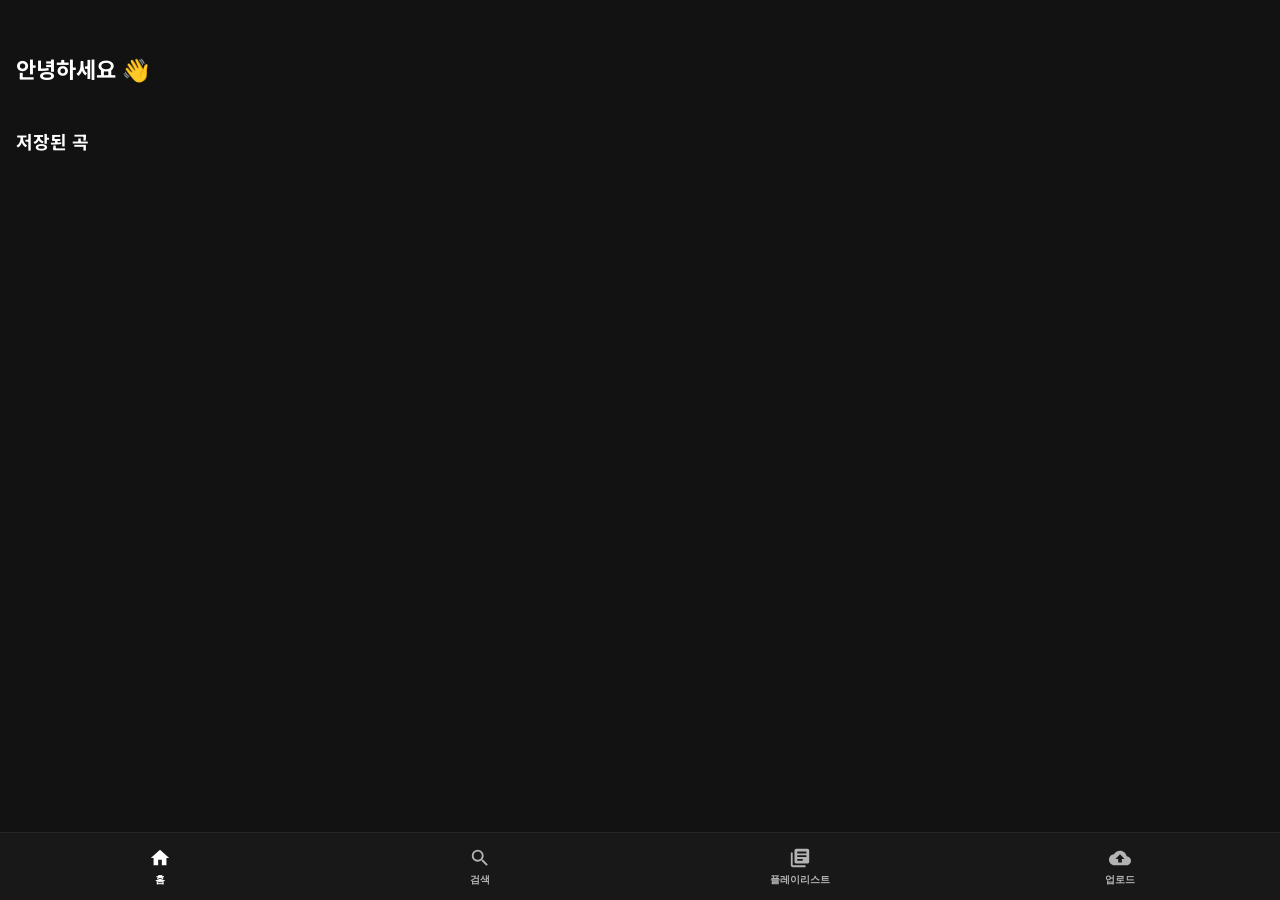
==== commit f2c5efb1: "Update index.html" ====
--- a/index.html
+++ b/index.html
@@ -16,6 +16,9 @@
 .screen{position:absolute;inset:0;overflow-y:auto;overflow-x:hidden;display:none;padding-bottom:20px}
 .screen::-webkit-scrollbar{display:none}
 .screen.on{display:block}
+
+/* 버튼 안의 SVG가 클릭 이벤트를 방해하지 않도록 처리 (정지 버튼 안 눌림 해결) */
+.mini-btn svg, .po-btn svg, .po-btn-main svg, .yt-act svg, .nav-btn svg { pointer-events: none; }
 
 /* HOME */
 .home-top{padding:52px 16px 8px}
@@ -135,10 +138,10 @@
 #miniPlayer{display:none;flex-shrink:0;background:var(--s2);border-radius:8px;margin:0 8px 4px;overflow:hidden;cursor:pointer}
 #miniPlayer.on{display:block}
 .mini-inner{display:flex;align-items:center;gap:12px;padding:10px 12px}
-.mini-thumb{width:40px;height:40px;background:var(--s3);border-radius:4px;flex-shrink:0;display:flex;align-items:center;justify-content:center;color:var(--muted)}
+.mini-thumb{width:40px;height:40px;background:var(--s3);border-radius:4px;flex-shrink:0;display:flex;align-items:center;justify-content:center;color:var(--muted);overflow:hidden}
 .mini-info{flex:1;min-width:0}
 .mini-title{font-size:13px;font-weight:700;white-space:nowrap;overflow:hidden;text-overflow:ellipsis}
-.mini-sub{font-size:11px;color:var(--muted);margin-top:1px}
+.mini-sub{font-size:11px;color:var(--muted);margin-top:1px;white-space:nowrap;overflow:hidden;text-overflow:ellipsis}
 .mini-btns{display:flex;gap:2px}
 .mini-btn{background:transparent;border:none;cursor:pointer;color:#fff;padding:6px;display:flex;align-items:center;justify-content:center}
 .mini-btn svg{width:22px;height:22px;fill:currentColor}
@@ -200,7 +203,6 @@
 
   <div class="screens">
 
-    <!-- HOME -->
     <div class="screen on" id="homeScreen">
       <div class="home-top"><div class="home-greeting" id="homeGreeting">안녕하세요 👋</div></div>
       <div class="quick-grid" id="quickGrid"></div>
@@ -208,7 +210,6 @@
       <div id="homeSongs"></div>
     </div>
 
-    <!-- SEARCH -->
     <div class="screen" id="searchScreen">
       <div class="search-header">
         <div class="search-title">검색</div>
@@ -225,7 +226,6 @@
       <div id="searchResults"><div class="s-sec">내 라이브러리</div><div id="libRows"></div></div>
     </div>
 
-    <!-- PLAYLIST -->
     <div class="screen" id="playlistScreen">
       <div class="pl-hero">
         <div class="pl-icon">
@@ -245,7 +245,6 @@
       <div id="plSongs"></div>
     </div>
 
-    <!-- UPLOAD -->
     <div class="screen" id="uploadScreen">
       <div class="up-header"><div class="up-title">업로드</div><div class="up-sub">YouTube URL과 가사를 넣고<br>싱크를 맞춰 저장하세요.</div></div>
       <div class="up-card">
@@ -257,7 +256,6 @@
     </div>
   </div>
 
-  <!-- SYNC EDITOR -->
   <div id="syncOverlay">
     <div class="so-nav">
       <button class="so-back" id="soBackBtn">‹</button>
@@ -279,7 +277,6 @@
     </div>
   </div>
 
-  <!-- MINI PLAYER -->
   <div id="miniPlayer">
     <div class="mini-inner">
       <div class="mini-thumb">
@@ -301,7 +298,6 @@
     <div class="mini-prog"><div class="mini-pfill" id="miniPFill"></div></div>
   </div>
 
-  <!-- BOTTOM NAV -->
   <nav id="bottomNav">
     <button class="nav-btn on" data-tab="home">
       <svg viewBox="0 0 24 24"><path d="M10 20v-6h4v6h5v-8h3L12 3 2 12h3v8z"/></svg>
@@ -322,7 +318,6 @@
   </nav>
 </div>
 
-<!-- FULL PLAYER -->
 <div id="playerOverlay">
   <div class="po-handle-wrap"><div class="po-handle"></div></div>
   <div class="po-top">
@@ -358,6 +353,7 @@
 </div>
 
 <div class="toast" id="toast"></div>
+
 <script src="https://www.youtube.com/iframe_api"></script>
 <script>
 // ══ STATE ══
@@ -369,30 +365,22 @@
 var IC_PLAY='<path d="M8 5v14l11-7z"/>';
 var IC_PAUSE='<path d="M6 19h4V5H6v14zm8-14v14h4V5h-4z"/>';
 
-// ══ STORAGE ══
+// ══ STORAGE & KEY ══
 function ld(){try{songs=JSON.parse(localStorage.getItem('sootify_v6')||'[]')}catch(e){songs=[]}}
 function sv(){localStorage.setItem('sootify_v6',JSON.stringify(songs))}
-function getKey(){return localStorage.getItem('yt_key')||''}
-function setKey(k){localStorage.setItem('yt_key',k)}
+function getKey(){return localStorage.getItem('yt_api_key')||''}
+function setKey(k){localStorage.setItem('yt_api_key',k)}
 ld();
 
 // ══ GREETING ══
 var h=new Date().getHours();
 document.getElementById('homeGreeting').textContent=h<12?'좋은 아침이에요 ☀':h<18?'안녕하세요 👋':'좋은 밤이에요 🌙';
 
-// ══ KEY STATUS ══
-function updateKeyStatus(){
-  var k=getKey();
-  var el=document.getElementById('keyStatus');
-  if(k){el.textContent='API 키 설정됨';el.className='key-status ok';}
-  else{el.textContent='API 키 없음';el.className='key-status';}
-}
-updateKeyStatus();
-
 // ══ YT API ══
 function onYouTubeIframeAPIReady(){
   player=new YT.Player('yt',{height:'1',width:'1',
-    playerVars:{controls:0,autoplay:0,playsinline:1},
+    // 자동재생 활성화
+    playerVars:{controls:0,autoplay:1,playsinline:1},
     events:{
       onReady:function(){pReady=true;setApi('r')},
       onError:function(){setApi('e')},
@@ -400,6 +388,14 @@
         playing=e.data===YT.PlayerState.PLAYING;
         updBtns();
         if(playing)startRaf();else stopRaf();
+        
+        // 🎵 곡이 완전히 끝났을 때 다음 곡으로 넘기는 핵심 로직
+        if(e.data===YT.PlayerState.ENDED){
+          // 검색 미리듣기(-2) 상태가 아닌, 실제 플레이리스트 곡을 듣고 있을 때만 다음 곡으로 넘어감
+          if(curSong >= 0) {
+            nextSong();
+          }
+        }
       }
     }
   });
@@ -448,70 +444,135 @@
 }
 function fmt(s){s=Math.floor(s);return Math.floor(s/60)+':'+(s%60<10?'0':'')+(s%60)}
 
-// ══ YOUTUBE SEARCH ══
+// ══ API KEY MODAL ══
+function showKeyPrompt(){
+  var modal=document.getElementById('keyModal');
+  var input=document.getElementById('keyInput');
+  input.value=getKey();
+  modal.style.display='flex';
+  setTimeout(function(){input.focus()},100);
+}
+function closeKeyModal(){ document.getElementById('keyModal').style.display='none'; }
+function initKeyModal(){
+  document.getElementById('keyCancelBtn').addEventListener('click',closeKeyModal);
+  document.getElementById('keyConfirmBtn').addEventListener('click',function(){
+    var k=document.getElementById('keyInput').value.trim();
+    if(k){setKey(k);updateKeyStatus();toast('API 키 저장됨 ✓');}
+    closeKeyModal();
+  });
+  document.getElementById('keyModal').addEventListener('click',function(e){
+    if(e.target===this)closeKeyModal();
+  });
+}
+function updateKeyStatus(){
+  var el=document.getElementById('keyStatus');
+  if(!el)return;
+  if(getKey()){el.textContent='API 키 설정됨';el.className='key-status ok';}
+  else{el.textContent='API 키 없음';el.className='key-status';}
+}
+
+// ══ 통합된 YOUTUBE SEARCH ══
 function doSearch(){
   var q=document.getElementById('searchIn').value.trim();
-  var key=getKey();
-  if(!key){
-    toast('먼저 API 키를 설정해줘');
-    showKeyPrompt();
+  // 검색어가 없으면 내 라이브러리 화면으로 복원
+  if(!q){
+    document.getElementById('searchResults').innerHTML='<div class="s-sec">내 라이브러리</div><div id="libRows"></div>';
+    renderLib();
     return;
   }
-  if(!q){toast('검색어를 입력해줘');return}
+  var key=getKey();
+  if(!key){toast('먼저 API 키를 설정해줘');showKeyPrompt();return}
+
   document.getElementById('searchResults').innerHTML='<div class="s-loading"><div class="s-spinner"></div>검색 중...</div>';
-  var url='https://www.googleapis.com/youtube/v3/search?part=snippet&q='+encodeURIComponent(q)+'&type=video&maxResults=15&key='+key;
-  fetch(url)
+  fetch('https://www.googleapis.com/youtube/v3/search?part=snippet&q='+encodeURIComponent(q)+'&type=video&maxResults=15&key='+key)
     .then(function(r){return r.json()})
     .then(function(data){
       if(data.error){
         if(data.error.code===403||data.error.code===400){
-          localStorage.removeItem('yt_key');
-          updateKeyStatus();
+          localStorage.removeItem('yt_api_key'); updateKeyStatus();
           toast('API 키 오류 — 다시 설정해줘');
           document.getElementById('searchResults').innerHTML='<div class="s-empty">API 키 오류<br>⚙ API 키 설정을 눌러줘</div>';
         }else{
-          document.getElementById('searchResults').innerHTML='<div class="s-empty">검색 실패: '+data.error.message+'</div>';
+          document.getElementById('searchResults').innerHTML='<div class="s-empty">검색 실패: '+esc(data.error.message)+'</div>';
         }
         return;
       }
-      renderYTResults(data.items||[]);
+      renderSearchResults(data.items||[]);
     })
     .catch(function(){
-      document.getElementById('searchResults').innerHTML='<div class="s-empty">검색 실패<br>네트워크 상태를 확인해줘</div>';
+      document.getElementById('searchResults').innerHTML='<div class="s-empty">검색 실패<br>네트워크를 확인해줘</div>';
     });
 }
 
-function showKeyPrompt(){
-  var cur=getKey();
-  var k=prompt('YouTube Data API v3 키를 입력해줘\n\n발급: console.cloud.google.com\n1. 프로젝트 생성\n2. YouTube Data API v3 활성화\n3. 사용자 인증정보 → API 키',cur||'');
-  if(k&&k.trim()){setKey(k.trim());updateKeyStatus();toast('API 키 저장됨 ✓')}
-}
-
-function renderYTResults(items){
-  if(!items.length){document.getElementById('searchResults').innerHTML='<div class="s-empty">결과 없음</div>';return}
+function renderSearchResults(data){
+  var container=document.getElementById('searchResults');
+  if(!data||!data.length){
+    container.innerHTML='<div class="s-empty">검색 결과가 없어요</div>';
+    return;
+  }
   var html='<div class="s-sec">YouTube 검색 결과</div>';
-  items.forEach(function(v){
-    var vid_id=v.id&&v.id.videoId?v.id.videoId:'';
-    if(!vid_id)return;
-    var sn=v.snippet||{};
-    var th=sn.thumbnails&&sn.thumbnails.medium?sn.thumbnails.medium.url:'';
-    var title=sn.title||'';
-    var ch=sn.channelTitle||'';
-    var st=esc(title).replace(/'/g,'&#39;');
+  data.slice(0,15).forEach(function(item){
+    if(!item.id||!item.id.videoId)return;
+    var vId=item.id.videoId;
+    var snip=item.snippet||{};
+    var title=snip.title||'';
+    var author=snip.channelTitle||'';
+    var thumb=(snip.thumbnails&&snip.thumbnails.medium&&snip.thumbnails.medium.url)?snip.thumbnails.medium.url:'';
+    
+    var st=esc(title).replace(/'/g,"'").replace(/"/g,""");
+    var sa=esc(author).replace(/'/g,"'").replace(/"/g,""");
+    var sth=thumb?esc(thumb):'';
+
     html+='<div class="yt-item">'+
-      (th?'<img class="yt-thumb" src="'+th+'" loading="lazy">':'<div class="yt-thumb-ph"><svg width="20" height="20" viewBox="0 0 24 24" fill="currentColor"><path d="M12 3v10.55c-.59-.34-1.27-.55-2-.55-2.21 0-4 1.79-4 4s1.79 4 4 4 4-1.79 4-4V7h4V3h-6z"/></svg></div>')+
-      '<div class="yt-info"><div class="yt-title">'+esc(title)+'</div><div class="yt-meta">'+esc(ch)+'</div></div>'+
+      (thumb?'<img class="yt-thumb" src="'+thumb+'" loading="lazy">':'<div class="yt-thumb-ph"><svg width="20" height="20" viewBox="0 0 24 24" fill="currentColor"><path d="M12 3v10.55c-.59-.34-1.27-.55-2-.55-2.21 0-4 1.79-4 4s1.79 4 4 4 4-1.79 4-4V7h4V3h-6z"/></svg></div>')+
+      '<div class="yt-info"><div class="yt-title">'+esc(title)+'</div><div class="yt-meta">'+esc(author)+'</div></div>'+
       '<div class="yt-acts">'+
-        '<button class="yt-act g" data-vid="'+vid_id+'" data-title="'+st+'" data-action="play">'+
+        '<button class="yt-act g" data-vid="'+vId+'" data-title="'+st+'" data-artist="'+sa+'" data-thumb="'+sth+'" data-action="play" title="재생">'+
           '<svg width="16" height="16" viewBox="0 0 24 24" fill="currentColor"><path d="M8 5v14l11-7z"/></svg>'+
         '</button>'+
-        '<button class="yt-act" data-vid="'+vid_id+'" data-title="'+st+'" data-action="add">'+
+        '<button class="yt-act" data-vid="'+vId+'" data-title="'+st+'" data-artist="'+sa+'" data-thumb="'+sth+'" data-action="add" title="저장">'+
+          '<svg width="16" height="16" viewBox="0 0 24 24" fill="currentColor"><path d="M17 3H7c-1.1 0-1.99.9-1.99 2L5 21l7-3 7 3V5c0-1.1-.9-2-2-2z"/></svg>'+
+        '</button>'+
+        '<button class="yt-act" data-vid="'+vId+'" data-title="'+st+'" data-artist="'+sa+'" data-thumb="'+sth+'" data-action="sync" title="싱크 추가">'+
           '<svg width="16" height="16" viewBox="0 0 24 24" fill="currentColor"><path d="M19 13h-6v6h-2v-6H5v-2h6V5h2v6h6v2z"/></svg>'+
         '</button>'+
       '</div>'+
     '</div>';
   });
-  document.getElementById('searchResults').innerHTML=html;
+  container.innerHTML=html;
+}
+
+function playYT(vId,title,artist,thumb){
+  if(!pReady){toast('연결 중... 잠깐만');return}
+  var existing=-1;
+  for(var x=0;x<songs.length;x++){if(vid(songs[x].url)===vId){existing=x;break}}
+  if(existing>=0){playSong(existing);return;}
+
+  var idx = songs.length;
+  songs.push({title:title, artist:artist||'', thumb:thumb||'', url:'https://www.youtube.com/watch?v='+vId, pairs:[]});
+  sv();
+  playSong(idx);
+  toast('▶ '+title+' — 플레이리스트에 추가됨');
+  fetchLyrics(title, artist||'', idx);
+}
+
+function addToLibrary(vId,title,artist,thumb){
+  for(var x=0;x<songs.length;x++){if(vid(songs[x].url)===vId){toast('"'+title+'" 이미 있어');return}}
+  var idx=songs.length;
+  songs.push({title:title, artist:artist||'', thumb:thumb||'', url:'https://www.youtube.com/watch?v='+vId, pairs:[]});
+  sv(); renderAll();
+  toast('"'+title+'" 플레이리스트에 추가됨 ✓');
+  fetchLyrics(title,artist||'',idx);
+}
+
+function addToSync(vId,title,artist,thumb){
+  var el=document.getElementById('upUrl');
+  el.value='https://www.youtube.com/watch?v='+vId;
+  el.dataset.title=title||'';
+  el.dataset.artist=artist||'';
+  el.dataset.thumb=thumb||'';
+  switchTab('upload');
+  toast('"'+title+'" URL 추가됨 — 가사를 넣어줘');
 }
 
 // ══ PARSE LYRICS ══
@@ -605,24 +666,27 @@
   if(i<0||i>=songs.length)return;
   curSong=i;var s=songs[i];
   var id=vid(s.url);
-  if(id&&pReady){player.loadVideoById(id);player.playVideo()}
+  if(id&&pReady){player.loadVideoById(id);player.playVideo();}
+  
+  // 미니 플레이어 정보 업데이트 완벽 처리
   document.getElementById('miniTitle').textContent=s.title;
+  var mSub = document.querySelector('.mini-sub');
+  if(mSub) mSub.textContent=s.artist||'Sootify';
+  
+  var mThumb = document.querySelector('.mini-thumb');
+  if(mThumb){
+    mThumb.innerHTML = s.thumb
+      ? '<img src="'+s.thumb+'" style="width:100%;height:100%;object-fit:cover;display:block;">'
+      : '<svg width="20" height="20" viewBox="0 0 24 24" fill="currentColor"><path d="M12 3v10.55c-.59-.34-1.27-.55-2-.55-2.21 0-4 1.79-4 4s1.79 4 4 4 4-1.79 4-4V7h4V3h-6z"/></svg>';
+  }
+
   document.getElementById('miniPlayer').classList.add('on');
   document.getElementById('poSong').textContent=s.title;
   document.getElementById('poTopSong').textContent=s.title;
   document.getElementById('poArtist').textContent=s.artist||'Sootify';
-  buildPoLines();renderAll();
-}
-function playFromVid(videoId,title){
-  if(!pReady){toast('연결 중... 잠깐만');return}
-  curSong=-2;
-  player.loadVideoById(videoId);player.playVideo();
-  document.getElementById('miniTitle').textContent=title;
-  document.getElementById('miniPlayer').classList.add('on');
-  document.getElementById('poSong').textContent=title;
-  document.getElementById('poTopSong').textContent=title;
-  document.getElementById('poLines').innerHTML='';poLines=[];
-}
+  buildPoLines(); renderAll();
+}
+
 function buildPoLines(){
   var c=document.getElementById('poLines');c.innerHTML='';poLines=[];
   if(curSong<0)return;
@@ -663,7 +727,6 @@
   renderAll();toast('삭제됨');
 }
 
-
 // ══ 자동 가사 fetch (lrclib.net) ══
 function fetchLyrics(title, artist, songIdx){
   var q=encodeURIComponent(title+(artist?' '+artist:''));
@@ -672,10 +735,7 @@
     .then(function(data){
       if(!data||!data.length)return;
       var best=null;
-      // syncedLyrics 있는 거 우선
-      for(var i=0;i<data.length;i++){
-        if(data[i].syncedLyrics){best=data[i];break}
-      }
+      for(var i=0;i<data.length;i++){if(data[i].syncedLyrics){best=data[i];break}}
       if(!best&&data[0].plainLyrics)best=data[0];
       if(!best)return;
 
@@ -688,7 +748,6 @@
           toast('가사 자동 적용됨 ✓');
         }
       } else if(best.plainLyrics){
-        // 타임스탬프 없는 평문 가사
         var lines=best.plainLyrics.split('\n').filter(function(l){return l.trim()});
         var pairs=lines.map(function(l){return {jp:l,kr:'',ts:null}});
         if(pairs.length&&songs[songIdx]){
@@ -697,8 +756,7 @@
           toast('가사 적용됨 (싱크 없음)');
         }
       }
-    })
-    .catch(function(){/* 실패해도 무시 */});
+    }).catch(function(){});
 }
 
 function parseLRC(lrc){
@@ -722,18 +780,21 @@
   row.className='song-row'+(i===curSong?' playing':'');
   row.dataset.play=i;
 
+  var thumbWrap=document.createElement('div');
+  thumbWrap.style.cssText='width:48px;height:48px;border-radius:4px;flex-shrink:0;min-width:48px;background:#282828;overflow:hidden;display:flex;align-items:center;justify-content:center;color:#b3b3b3';
   if(s.thumb){
     var img=document.createElement('img');
     img.src=s.thumb;
-    img.style.cssText='width:48px;height:48px;object-fit:cover;border-radius:4px;flex-shrink:0;min-width:48px';
-    img.onerror=function(){this.style.display='none'};
-    row.appendChild(img);
+    img.style.cssText='width:48px;height:48px;object-fit:cover;display:block';
+    img.onerror=function(){
+      this.remove();
+      thumbWrap.innerHTML='<svg width="20" height="20" viewBox="0 0 24 24" fill="currentColor"><path d="M12 3v10.55c-.59-.34-1.27-.55-2-.55-2.21 0-4 1.79-4 4s1.79 4 4 4 4-1.79 4-4V7h4V3h-6z"/></svg>';
+    };
+    thumbWrap.appendChild(img);
   } else {
-    var ph=document.createElement('div');
-    ph.className='sr-thumb';
-    ph.innerHTML='<svg width="20" height="20" viewBox="0 0 24 24" fill="currentColor"><path d="M12 3v10.55c-.59-.34-1.27-.55-2-.55-2.21 0-4 1.79-4 4s1.79 4 4 4 4-1.79 4-4V7h4V3h-6z"/></svg>';
-    row.appendChild(ph);
+    thumbWrap.innerHTML='<svg width="20" height="20" viewBox="0 0 24 24" fill="currentColor"><path d="M12 3v10.55c-.59-.34-1.27-.55-2-.55-2.21 0-4 1.79-4 4s1.79 4 4 4 4-1.79 4-4V7h4V3h-6z"/></svg>';
   }
+  row.appendChild(thumbWrap);
 
   var info=document.createElement('div');
   info.className='sr-info';
@@ -747,8 +808,14 @@
   row.appendChild(btn);
   return row;
 }
-function rowHTML(s,i){return makeSongRow(s,i).outerHTML}
-function renderAll(){renderHome();renderLib();renderPL()}
+function renderAll(){
+  renderHome();renderPL();
+  var sres=document.getElementById('searchResults');
+  // 검색 화면에 라이브러리가 켜져있을 때만 다시 렌더링
+  if(sres&&sres.querySelector('.s-sec')&&sres.querySelector('.s-sec').textContent==='내 라이브러리'){
+    renderLib();
+  }
+}
 function renderHome(){
   var qg=document.getElementById('quickGrid'),hs=document.getElementById('homeSongs');
   if(!songs.length){qg.innerHTML='';hs.innerHTML='<div style="text-align:center;color:var(--muted);font-size:13px;padding:32px 16px">업로드 탭에서 첫 곡을 추가해봐요</div>';return}
@@ -775,21 +842,22 @@
 
 // ══ EVENT DELEGATION ══
 document.addEventListener('click',function(e){
+  // 통합된 검색 결과 버튼 위임
+  var ytAct=e.target.closest('[data-action]');
+  if(ytAct){
+    var v=ytAct.dataset.vid, t=ytAct.dataset.title, a=ytAct.dataset.artist, th=ytAct.dataset.thumb;
+    if(ytAct.dataset.action==='play') playYT(v,t,a,th);
+    else if(ytAct.dataset.action==='add') addToLibrary(v,t,a,th);
+    else if(ytAct.dataset.action==='sync') addToSync(v,t,a,th);
+    return;
+  }
   // 곡 재생
   var playEl=e.target.closest('[data-play]');
   if(playEl&&!e.target.closest('[data-del]')){playSong(parseInt(playEl.dataset.play));return}
   // 곡 삭제
   var delEl=e.target.closest('[data-del]');
   if(delEl){e.stopPropagation();delSong(parseInt(delEl.dataset.del));return}
-  // YT 결과 버튼
-  var ytAct=e.target.closest('[data-action]');
-  if(ytAct){
-    var v=ytAct.dataset.vid,t=ytAct.dataset.title;
-    if(ytAct.dataset.action==='play')playFromVid(v,t);
-    else{document.getElementById('upUrl').value='https://www.youtube.com/watch?v='+v;switchTab('upload');toast('"'+t+'" URL 추가됨')}
-    return;
-  }
-  // 미니 플레이어
+  // 미니 플레이어 (버튼 클릭 아닐때만 열리도록)
   if(e.target.closest('#miniPlayer')&&!e.target.closest('.mini-btn')){
     document.getElementById('playerOverlay').classList.add('on');return;
   }
@@ -808,19 +876,29 @@
   if(name==='search')renderLib();
 }
 
-// ══ 버튼 바인딩 ══
+// ══ INIT ══
 document.addEventListener('DOMContentLoaded',function(){
   document.getElementById('keyBtn').addEventListener('click',showKeyPrompt);
   document.getElementById('searchBtn').addEventListener('click',doSearch);
   document.getElementById('searchIn').addEventListener('keydown',function(e){if(e.key==='Enter')doSearch()});
+  
   document.getElementById('soBackBtn').addEventListener('click',closeSy);
   document.getElementById('soSaveBtn').addEventListener('click',saveSong);
   document.getElementById('soPlayBtn').addEventListener('click',togglePlay);
   document.getElementById('tapBtn').addEventListener('click',stamp);
   document.getElementById('undoBtn').addEventListener('click',undo);
   document.getElementById('startSyncBtn').addEventListener('click',startSync);
-  document.getElementById('miniPlayBtn').addEventListener('click',function(e){e.stopPropagation();togglePlay()});
-  document.getElementById('miniNextBtn').addEventListener('click',function(e){e.stopPropagation();nextSong()});
+  
+  // 미니 플레이어 재생 버튼 버그(이벤트 위임 꼬임) 방지
+  document.getElementById('miniPlayBtn').addEventListener('click',function(e){
+    e.stopPropagation();
+    togglePlay();
+  });
+  document.getElementById('miniNextBtn').addEventListener('click',function(e){
+    e.stopPropagation();
+    nextSong();
+  });
+
   document.getElementById('poDownBtn').addEventListener('click',function(){document.getElementById('playerOverlay').classList.remove('on')});
   document.getElementById('poPlayBtn').addEventListener('click',togglePlay);
   document.getElementById('poPrevBtn').addEventListener('click',prevSong);
@@ -830,12 +908,14 @@
   document.getElementById('plShufBtn').addEventListener('click',function(){shuf=!shuf;this.classList.toggle('on',shuf);toast(shuf?'셔플 켜짐':'셔플 꺼짐')});
   document.getElementById('soTrack').addEventListener('click',function(e){doSeek(e,this)});
   document.getElementById('poTrack').addEventListener('click',function(e){doSeek(e,this)});
+  
   initKeyModal();
   updateKeyStatus();
-  // 저장 모달
-  document.getElementById('saveConfirmBtn').addEventListener('click',confirmSave);
-  document.getElementById('saveCancelBtn').addEventListener('click',function(){document.getElementById('saveModal').style.display='none'});
+  
+  document.getElementById('saveConfirmBtn').addEventListener('click',function(e){e.stopPropagation();confirmSave()});
+  document.getElementById('saveCancelBtn').addEventListener('click',function(e){e.stopPropagation();document.getElementById('saveModal').style.display='none'});
   document.getElementById('saveModal').addEventListener('click',function(e){if(e.target===this)this.style.display='none'});
+  document.getElementById('saveModal').querySelector('div').addEventListener('click',function(e){e.stopPropagation()});
 });
 
 // ══ KEYBOARD ══
@@ -847,177 +927,13 @@
   if((e.ctrlKey||e.metaKey)&&e.code==='KeyZ'){e.preventDefault();undo()}
 });
 
-function esc(s){return String(s||'').replace(/&/g,'&amp;').replace(/</g,'&lt;').replace(/>/g,'&gt;')}
+function esc(s){return String(s||'').replace(/&/g,'&').replace(/</g,'<').replace(/>/g,'>')}
 var toastT;
 function toast(msg){var el=document.getElementById('toast');el.textContent=msg;el.classList.add('show');clearTimeout(toastT);toastT=setTimeout(function(){el.classList.remove('show')},2200)}
 
-
-// ══ API 키 ══
-function getKey(){return localStorage.getItem('yt_api_key')||''}
-function setKey(k){localStorage.setItem('yt_api_key',k)}
-function showKeyPrompt(){
-  var modal=document.getElementById('keyModal');
-  var input=document.getElementById('keyInput');
-  input.value=getKey();
-  modal.style.display='flex';
-  setTimeout(function(){input.focus()},100);
-}
-function closeKeyModal(){
-  document.getElementById('keyModal').style.display='none';
-}
-function initKeyModal(){
-  document.getElementById('keyCancelBtn').addEventListener('click',closeKeyModal);
-  document.getElementById('keyConfirmBtn').addEventListener('click',function(){
-    var k=document.getElementById('keyInput').value.trim();
-    if(k){setKey(k);updateKeyStatus();toast('API 키 저장됨 ✓');}
-    closeKeyModal();
-  });
-  document.getElementById('keyModal').addEventListener('click',function(e){
-    if(e.target===this)closeKeyModal();
-  });
-}
-function updateKeyStatus(){
-  var el=document.getElementById('keyStatus');
-  if(!el)return;
-  if(getKey()){el.textContent='API 키 설정됨';el.style.color='#1db954';}
-  else{el.textContent='API 키 없음';el.style.color='#b3b3b3';}
-}
-
-// ══ YT 검색 ══
-function doYTSearch(){
-  var q=document.getElementById('searchIn').value.trim();
-  var key=getKey();
-  if(!key){toast('먼저 API 키를 설정해줘');showKeyPrompt();return}
-  if(!q){toast('검색어를 입력해줘');return}
-  document.getElementById('searchResults').innerHTML='<div style="text-align:center;color:#b3b3b3;font-size:13px;padding:32px 16px"><div style="width:22px;height:22px;border:2px solid #3e3e3e;border-top-color:#1db954;border-radius:50%;animation:spin .8s linear infinite;margin:0 auto 12px"></div>검색 중...</div>';
-  fetch('https://www.googleapis.com/youtube/v3/search?part=snippet&q='+encodeURIComponent(q)+'&type=video&maxResults=15&key='+key)
-    .then(function(r){return r.json()})
-    .then(function(data){
-      if(data.error){
-        if(data.error.code===403||data.error.code===400){
-          localStorage.removeItem('yt_api_key');updateKeyStatus();
-          toast('API 키 오류 — 다시 설정해줘');
-          document.getElementById('searchResults').innerHTML='<div style="text-align:center;color:#b3b3b3;padding:32px 16px">API 키 오류<br>⚙ API 키 설정을 눌러줘</div>';
-        }else{
-          document.getElementById('searchResults').innerHTML='<div style="text-align:center;color:#b3b3b3;padding:32px 16px">검색 실패</div>';
-        }
-        return;
-      }
-      renderSearchResults(data.items||[]);
-    })
-    .catch(function(){
-      document.getElementById('searchResults').innerHTML='<div style="text-align:center;color:#b3b3b3;padding:32px 16px">검색 실패<br>네트워크를 확인해줘</div>';
-    });
-}
-
-function playYT(vId,title,artist,thumb){
-  if(!pReady){toast('연결 중... 잠깐만');return}
-  // 이미 라이브러리에 있으면 그냥 재생
-  var existing=-1;
-  for(var x=0;x<songs.length;x++){if(vid(songs[x].url)===vId){existing=x;break}}
-  if(existing>=0){
-    playSong(existing);return;
-  }
-  // 없으면 라이브러리에 추가 (가사 없이)
-  songs.push({title:title,artist:artist||'',thumb:thumb||'',url:'https://www.youtube.com/watch?v='+vId,pairs:[]});
-  sv();
-  curSong=songs.length-1;
-  player.loadVideoById(vId);player.playVideo();
-  document.getElementById('miniTitle').textContent=title;
-  document.getElementById('miniPlayer').classList.add('on');
-  document.getElementById('poSong').textContent=title;
-  document.getElementById('poTopSong').textContent=title;
-  document.getElementById('poArtist').textContent=artist||'Sootify';
-  document.getElementById('poLines').innerHTML='';poLines=[];
-  renderAll();
-  toast('▶ '+title+' — 플레이리스트에 추가됨');
-  // 가사 자동 fetch
-  fetchLyrics(title, artist||'', songs.length-1);
-}
-function addToSync(vId,title,artist,thumb){
-  var el=document.getElementById('upUrl');
-  el.value='https://www.youtube.com/watch?v='+vId;
-  el.dataset.title=title||'';
-  el.dataset.artist=artist||'';
-  el.dataset.thumb=thumb||'';
-  switchTab('upload');
-  toast('"'+title+'" URL 추가됨 — 가사를 넣어줘');
-}
-
-
-
-function renderSearchResults(data){
-  if(!data||!data.length){
-    document.getElementById('searchResults').innerHTML='<div style="text-align:center;color:#b3b3b3;padding:32px 16px">검색 결과가 없어요</div>';
-    return;
-  }
-  var container=document.getElementById('searchResults');
-  container.innerHTML='<div style="font-size:12px;font-weight:700;color:#b3b3b3;padding:14px 16px 6px;text-transform:uppercase;letter-spacing:.5px">YouTube 검색 결과</div>';
-  data.slice(0,15).forEach(function(item){
-    if(!item.id||!item.id.videoId)return;
-    var vId=item.id.videoId;
-    var snip=item.snippet||{};
-    var title=snip.title||'';
-    var author=snip.channelTitle||'';
-    var thumb=(snip.thumbnails&&snip.thumbnails.medium&&snip.thumbnails.medium.url)?snip.thumbnails.medium.url:'';
-
-    var row=document.createElement('div');
-    row.style.cssText='display:flex;align-items:center;gap:12px;padding:10px 16px;border-bottom:1px solid rgba(255,255,255,.04)';
-
-    if(thumb){
-      var img=document.createElement('img');
-      img.src=thumb;img.loading='lazy';
-      img.style.cssText='width:80px;height:45px;object-fit:cover;border-radius:4px;flex-shrink:0';
-      img.onerror=function(){this.style.display='none'};
-      row.appendChild(img);
-    } else {
-      var ph=document.createElement('div');
-      ph.style.cssText='width:80px;height:45px;background:#282828;border-radius:4px;flex-shrink:0;display:flex;align-items:center;justify-content:center;color:#b3b3b3';
-      ph.innerHTML='<svg width="20" height="20" viewBox="0 0 24 24" fill="currentColor"><path d="M12 3v10.55c-.59-.34-1.27-.55-2-.55-2.21 0-4 1.79-4 4s1.79 4 4 4 4-1.79 4-4V7h4V3h-6z"/></svg>';
-      row.appendChild(ph);
-    }
-
-    var info=document.createElement('div');
-    info.style.cssText='flex:1;min-width:0';
-    info.innerHTML='<div style="font-size:13px;font-weight:500;line-height:1.4;overflow:hidden;display:-webkit-box;-webkit-line-clamp:2;-webkit-box-orient:vertical">'+esc(title)+'</div><div style="font-size:11px;color:#b3b3b3;margin-top:3px">'+esc(author)+'</div>';
-    row.appendChild(info);
-
-    var acts=document.createElement('div');
-    acts.style.cssText='display:flex;gap:6px;flex-shrink:0';
-
-    var playBtn=document.createElement('button');
-    playBtn.style.cssText='background:#1db954;border:none;border-radius:6px;cursor:pointer;width:36px;height:36px;display:flex;align-items:center;justify-content:center;color:#000';
-    playBtn.innerHTML='<svg width="16" height="16" viewBox="0 0 24 24" fill="currentColor"><path d="M8 5v14l11-7z"/></svg>';
-    playBtn.addEventListener('click',function(){playYT(vId,title,author,thumb)});
-
-    var addBtn=document.createElement('button');
-    addBtn.style.cssText='background:#282828;border:none;border-radius:6px;cursor:pointer;width:36px;height:36px;display:flex;align-items:center;justify-content:center;color:#fff';
-    addBtn.innerHTML='<svg width="16" height="16" viewBox="0 0 24 24" fill="currentColor"><path d="M19 13h-6v6h-2v-6H5v-2h6V5h2v6h6v2z"/></svg>';
-    addBtn.addEventListener('click',function(){addToSync(vId,title,author,thumb)});
-
-    acts.appendChild(playBtn);acts.appendChild(addBtn);
-    row.appendChild(acts);
-    container.appendChild(row);
-  });
-}
-
-
-// ══ 검색/키 버튼 바인딩 ══
-(function(){
-  var sb=document.getElementById('searchBtn');
-  var kb=document.getElementById('keyBtn');
-  var si=document.getElementById('searchIn');
-  if(sb)sb.addEventListener('click',doYTSearch);
-  if(kb)kb.addEventListener('click',showKeyPrompt);
-  if(si)si.addEventListener('keydown',function(e){if(e.key==='Enter')doYTSearch()});
-  updateKeyStatus();
-})();
-
 renderAll();
 </script>
 
-
-<!-- 저장 모달 -->
 <div id="saveModal" style="display:none;position:fixed;inset:0;z-index:9998;background:rgba(0,0,0,.7);align-items:center;justify-content:center;padding:24px">
   <div style="background:#282828;border-radius:16px;padding:24px;width:100%;max-width:360px">
     <div style="font-size:16px;font-weight:700;margin-bottom:16px">곡 정보 설정</div>
@@ -1032,7 +948,6 @@
   </div>
 </div>
 
-<!-- API 키 모달 -->
 <div id="keyModal" style="display:none;position:fixed;inset:0;z-index:9999;background:rgba(0,0,0,.7);align-items:center;justify-content:center;padding:24px">
   <div style="background:#282828;border-radius:16px;padding:24px;width:100%;max-width:360px">
     <div style="font-size:16px;font-weight:700;margin-bottom:8px">YouTube API 키 설정</div>
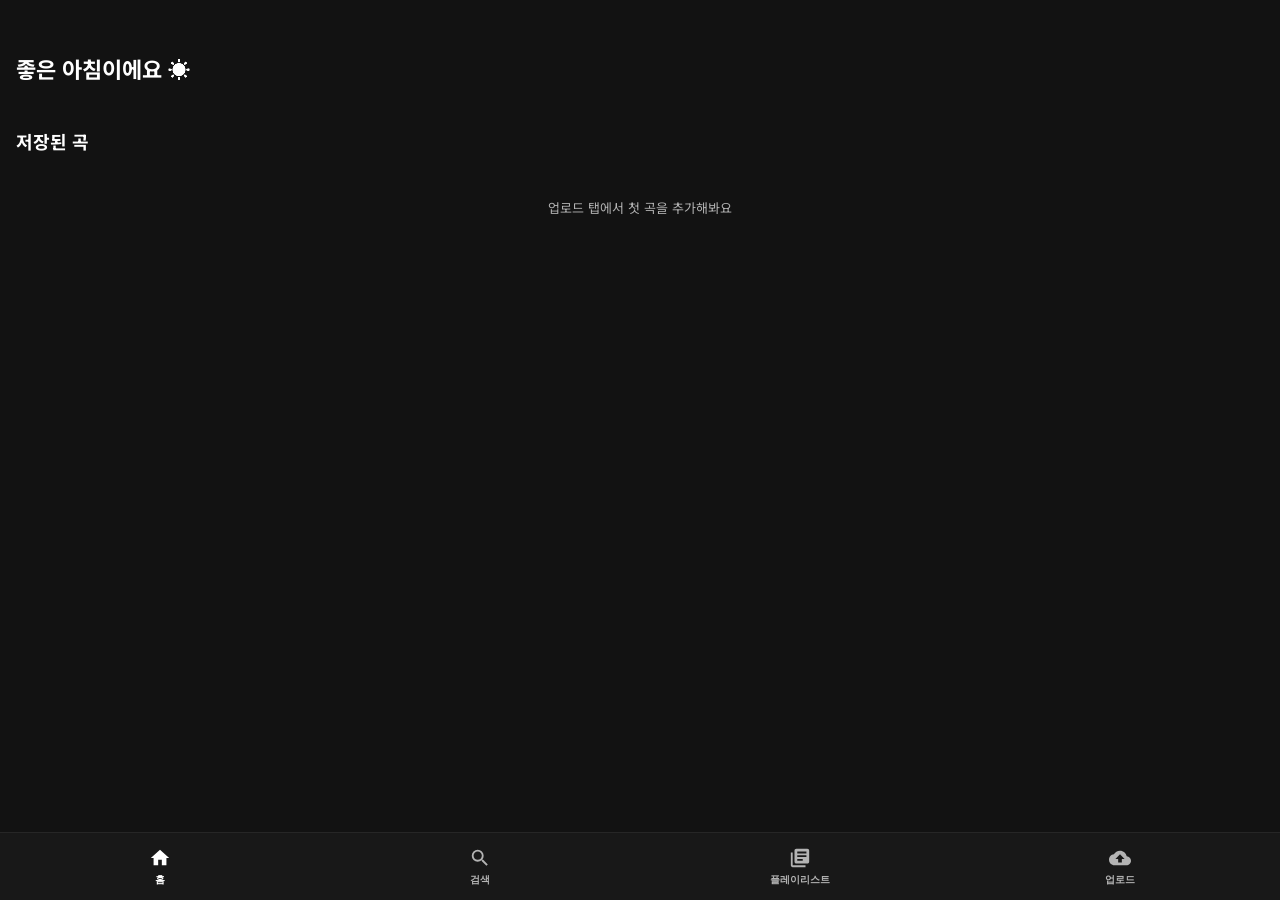
==== commit cecd2f8e: "Update index.html" ====
--- a/index.html
+++ b/index.html
@@ -17,8 +17,8 @@
 .screen::-webkit-scrollbar{display:none}
 .screen.on{display:block}
 
-/* 버튼 안의 SVG가 클릭 이벤트를 방해하지 않도록 처리 (정지 버튼 안 눌림 해결) */
-.mini-btn svg, .po-btn svg, .po-btn-main svg, .yt-act svg, .nav-btn svg { pointer-events: none; }
+/* FIX 3: nav-btn * 로 확장 (라벨 터치 이벤트 막힘 방지) */
+.mini-btn svg, .po-btn svg, .po-btn-main svg, .yt-act svg, .nav-btn * { pointer-events: none; }
 
 /* HOME */
 .home-top{padding:52px 16px 8px}
@@ -148,16 +148,26 @@
 .mini-prog{height:2px;background:var(--s3)}
 .mini-pfill{height:100%;background:var(--green);width:0%;transition:width .1s linear}
 
-/* BOTTOM NAV */
-#bottomNav{flex-shrink:0;height:var(--nav-h);background:var(--s1);border-top:1px solid rgba(255,255,255,.06);display:flex;align-items:stretch}
+/* FIX 2: safe-area + z-index 보장 */
+#bottomNav{
+  flex-shrink:0;
+  height:calc(var(--nav-h) + env(safe-area-inset-bottom));
+  padding-bottom:env(safe-area-inset-bottom);
+  background:var(--s1);
+  border-top:1px solid rgba(255,255,255,.06);
+  display:flex;
+  align-items:stretch;
+  position:relative;
+  z-index:10;
+}
 .nav-btn{flex:1;display:flex;flex-direction:column;align-items:center;justify-content:center;gap:4px;border:none;background:transparent;cursor:pointer;color:var(--muted);padding:8px 0;transition:color .15s}
 .nav-btn.on{color:#fff}
 .nav-btn svg{width:22px;height:22px;fill:currentColor}
 .nav-lbl{font-size:10px;font-weight:600}
 
-/* FULL PLAYER */
-#playerOverlay{position:fixed;inset:0;z-index:400;background:var(--bg);display:flex;flex-direction:column;transform:translateY(100%);transition:transform .35s cubic-bezier(.4,0,.2,1)}
-#playerOverlay.on{transform:translateY(0)}
+/* FIX 1: 닫혔을 때 터치 차단 해제 */
+#playerOverlay{position:fixed;inset:0;z-index:400;background:var(--bg);display:flex;flex-direction:column;transform:translateY(100%);transition:transform .35s cubic-bezier(.4,0,.2,1);pointer-events:none}
+#playerOverlay.on{transform:translateY(0);pointer-events:auto}
 .po-handle-wrap{padding:14px 0 0;display:flex;justify-content:center;flex-shrink:0}
 .po-handle{width:36px;height:4px;background:var(--s3);border-radius:2px}
 .po-top{display:flex;align-items:center;padding:10px 16px 0;flex-shrink:0}
@@ -379,7 +389,6 @@
 // ══ YT API ══
 function onYouTubeIframeAPIReady(){
   player=new YT.Player('yt',{height:'1',width:'1',
-    // 자동재생 활성화
     playerVars:{controls:0,autoplay:1,playsinline:1},
     events:{
       onReady:function(){pReady=true;setApi('r')},
@@ -388,13 +397,8 @@
         playing=e.data===YT.PlayerState.PLAYING;
         updBtns();
         if(playing)startRaf();else stopRaf();
-        
-        // 🎵 곡이 완전히 끝났을 때 다음 곡으로 넘기는 핵심 로직
         if(e.data===YT.PlayerState.ENDED){
-          // 검색 미리듣기(-2) 상태가 아닌, 실제 플레이리스트 곡을 듣고 있을 때만 다음 곡으로 넘어감
-          if(curSong >= 0) {
-            nextSong();
-          }
+          if(curSong >= 0) nextSong();
         }
       }
     }
@@ -471,10 +475,9 @@
   else{el.textContent='API 키 없음';el.className='key-status';}
 }
 
-// ══ 통합된 YOUTUBE SEARCH ══
+// ══ YOUTUBE SEARCH ══
 function doSearch(){
   var q=document.getElementById('searchIn').value.trim();
-  // 검색어가 없으면 내 라이브러리 화면으로 복원
   if(!q){
     document.getElementById('searchResults').innerHTML='<div class="s-sec">내 라이브러리</div><div id="libRows"></div>';
     renderLib();
@@ -518,9 +521,9 @@
     var title=snip.title||'';
     var author=snip.channelTitle||'';
     var thumb=(snip.thumbnails&&snip.thumbnails.medium&&snip.thumbnails.medium.url)?snip.thumbnails.medium.url:'';
-    
-    var st=esc(title).replace(/'/g,"'").replace(/"/g,""");
-    var sa=esc(author).replace(/'/g,"'").replace(/"/g,""");
+
+    var st=esc(title).replace(/'/g,'&#39;').replace(/"/g,'&quot;');
+    var sa=esc(author).replace(/'/g,'&#39;').replace(/"/g,'&quot;');
     var sth=thumb?esc(thumb):'';
 
     html+='<div class="yt-item">'+
@@ -548,19 +551,19 @@
   for(var x=0;x<songs.length;x++){if(vid(songs[x].url)===vId){existing=x;break}}
   if(existing>=0){playSong(existing);return;}
 
-  var idx = songs.length;
-  songs.push({title:title, artist:artist||'', thumb:thumb||'', url:'https://www.youtube.com/watch?v='+vId, pairs:[]});
+  var idx=songs.length;
+  songs.push({title:title,artist:artist||'',thumb:thumb||'',url:'https://www.youtube.com/watch?v='+vId,pairs:[]});
   sv();
   playSong(idx);
   toast('▶ '+title+' — 플레이리스트에 추가됨');
-  fetchLyrics(title, artist||'', idx);
+  fetchLyrics(title,artist||'',idx);
 }
 
 function addToLibrary(vId,title,artist,thumb){
   for(var x=0;x<songs.length;x++){if(vid(songs[x].url)===vId){toast('"'+title+'" 이미 있어');return}}
   var idx=songs.length;
-  songs.push({title:title, artist:artist||'', thumb:thumb||'', url:'https://www.youtube.com/watch?v='+vId, pairs:[]});
-  sv(); renderAll();
+  songs.push({title:title,artist:artist||'',thumb:thumb||'',url:'https://www.youtube.com/watch?v='+vId,pairs:[]});
+  sv();renderAll();
   toast('"'+title+'" 플레이리스트에 추가됨 ✓');
   fetchLyrics(title,artist||'',idx);
 }
@@ -667,24 +670,23 @@
   curSong=i;var s=songs[i];
   var id=vid(s.url);
   if(id&&pReady){player.loadVideoById(id);player.playVideo();}
-  
-  // 미니 플레이어 정보 업데이트 완벽 처리
+
   document.getElementById('miniTitle').textContent=s.title;
-  var mSub = document.querySelector('.mini-sub');
-  if(mSub) mSub.textContent=s.artist||'Sootify';
-  
-  var mThumb = document.querySelector('.mini-thumb');
+  var mSub=document.querySelector('.mini-sub');
+  if(mSub)mSub.textContent=s.artist||'Sootify';
+
+  var mThumb=document.querySelector('.mini-thumb');
   if(mThumb){
-    mThumb.innerHTML = s.thumb
-      ? '<img src="'+s.thumb+'" style="width:100%;height:100%;object-fit:cover;display:block;">'
-      : '<svg width="20" height="20" viewBox="0 0 24 24" fill="currentColor"><path d="M12 3v10.55c-.59-.34-1.27-.55-2-.55-2.21 0-4 1.79-4 4s1.79 4 4 4 4-1.79 4-4V7h4V3h-6z"/></svg>';
+    mThumb.innerHTML=s.thumb
+      ?'<img src="'+s.thumb+'" style="width:100%;height:100%;object-fit:cover;display:block;">'
+      :'<svg width="20" height="20" viewBox="0 0 24 24" fill="currentColor"><path d="M12 3v10.55c-.59-.34-1.27-.55-2-.55-2.21 0-4 1.79-4 4s1.79 4 4 4 4-1.79 4-4V7h4V3h-6z"/></svg>';
   }
 
   document.getElementById('miniPlayer').classList.add('on');
   document.getElementById('poSong').textContent=s.title;
   document.getElementById('poTopSong').textContent=s.title;
   document.getElementById('poArtist').textContent=s.artist||'Sootify';
-  buildPoLines(); renderAll();
+  buildPoLines();renderAll();
 }
 
 function buildPoLines(){
@@ -728,7 +730,7 @@
 }
 
 // ══ 자동 가사 fetch (lrclib.net) ══
-function fetchLyrics(title, artist, songIdx){
+function fetchLyrics(title,artist,songIdx){
   var q=encodeURIComponent(title+(artist?' '+artist:''));
   fetch('https://lrclib.net/api/search?q='+q)
     .then(function(r){return r.json()})
@@ -811,7 +813,6 @@
 function renderAll(){
   renderHome();renderPL();
   var sres=document.getElementById('searchResults');
-  // 검색 화면에 라이브러리가 켜져있을 때만 다시 렌더링
   if(sres&&sres.querySelector('.s-sec')&&sres.querySelector('.s-sec').textContent==='내 라이브러리'){
     renderLib();
   }
@@ -842,22 +843,18 @@
 
 // ══ EVENT DELEGATION ══
 document.addEventListener('click',function(e){
-  // 통합된 검색 결과 버튼 위임
   var ytAct=e.target.closest('[data-action]');
   if(ytAct){
-    var v=ytAct.dataset.vid, t=ytAct.dataset.title, a=ytAct.dataset.artist, th=ytAct.dataset.thumb;
-    if(ytAct.dataset.action==='play') playYT(v,t,a,th);
-    else if(ytAct.dataset.action==='add') addToLibrary(v,t,a,th);
-    else if(ytAct.dataset.action==='sync') addToSync(v,t,a,th);
+    var v=ytAct.dataset.vid,t=ytAct.dataset.title,a=ytAct.dataset.artist,th=ytAct.dataset.thumb;
+    if(ytAct.dataset.action==='play')playYT(v,t,a,th);
+    else if(ytAct.dataset.action==='add')addToLibrary(v,t,a,th);
+    else if(ytAct.dataset.action==='sync')addToSync(v,t,a,th);
     return;
   }
-  // 곡 재생
   var playEl=e.target.closest('[data-play]');
   if(playEl&&!e.target.closest('[data-del]')){playSong(parseInt(playEl.dataset.play));return}
-  // 곡 삭제
   var delEl=e.target.closest('[data-del]');
   if(delEl){e.stopPropagation();delSong(parseInt(delEl.dataset.del));return}
-  // 미니 플레이어 (버튼 클릭 아닐때만 열리도록)
   if(e.target.closest('#miniPlayer')&&!e.target.closest('.mini-btn')){
     document.getElementById('playerOverlay').classList.add('on');return;
   }
@@ -881,22 +878,19 @@
   document.getElementById('keyBtn').addEventListener('click',showKeyPrompt);
   document.getElementById('searchBtn').addEventListener('click',doSearch);
   document.getElementById('searchIn').addEventListener('keydown',function(e){if(e.key==='Enter')doSearch()});
-  
+
   document.getElementById('soBackBtn').addEventListener('click',closeSy);
   document.getElementById('soSaveBtn').addEventListener('click',saveSong);
   document.getElementById('soPlayBtn').addEventListener('click',togglePlay);
   document.getElementById('tapBtn').addEventListener('click',stamp);
   document.getElementById('undoBtn').addEventListener('click',undo);
   document.getElementById('startSyncBtn').addEventListener('click',startSync);
-  
-  // 미니 플레이어 재생 버튼 버그(이벤트 위임 꼬임) 방지
+
   document.getElementById('miniPlayBtn').addEventListener('click',function(e){
-    e.stopPropagation();
-    togglePlay();
+    e.stopPropagation();togglePlay();
   });
   document.getElementById('miniNextBtn').addEventListener('click',function(e){
-    e.stopPropagation();
-    nextSong();
+    e.stopPropagation();nextSong();
   });
 
   document.getElementById('poDownBtn').addEventListener('click',function(){document.getElementById('playerOverlay').classList.remove('on')});
@@ -908,10 +902,10 @@
   document.getElementById('plShufBtn').addEventListener('click',function(){shuf=!shuf;this.classList.toggle('on',shuf);toast(shuf?'셔플 켜짐':'셔플 꺼짐')});
   document.getElementById('soTrack').addEventListener('click',function(e){doSeek(e,this)});
   document.getElementById('poTrack').addEventListener('click',function(e){doSeek(e,this)});
-  
+
   initKeyModal();
   updateKeyStatus();
-  
+
   document.getElementById('saveConfirmBtn').addEventListener('click',function(e){e.stopPropagation();confirmSave()});
   document.getElementById('saveCancelBtn').addEventListener('click',function(e){e.stopPropagation();document.getElementById('saveModal').style.display='none'});
   document.getElementById('saveModal').addEventListener('click',function(e){if(e.target===this)this.style.display='none'});
@@ -927,7 +921,7 @@
   if((e.ctrlKey||e.metaKey)&&e.code==='KeyZ'){e.preventDefault();undo()}
 });
 
-function esc(s){return String(s||'').replace(/&/g,'&').replace(/</g,'<').replace(/>/g,'>')}
+function esc(s){return String(s||'').replace(/&/g,'&amp;').replace(/</g,'&lt;').replace(/>/g,'&gt;')}
 var toastT;
 function toast(msg){var el=document.getElementById('toast');el.textContent=msg;el.classList.add('show');clearTimeout(toastT);toastT=setTimeout(function(){el.classList.remove('show')},2200)}
 
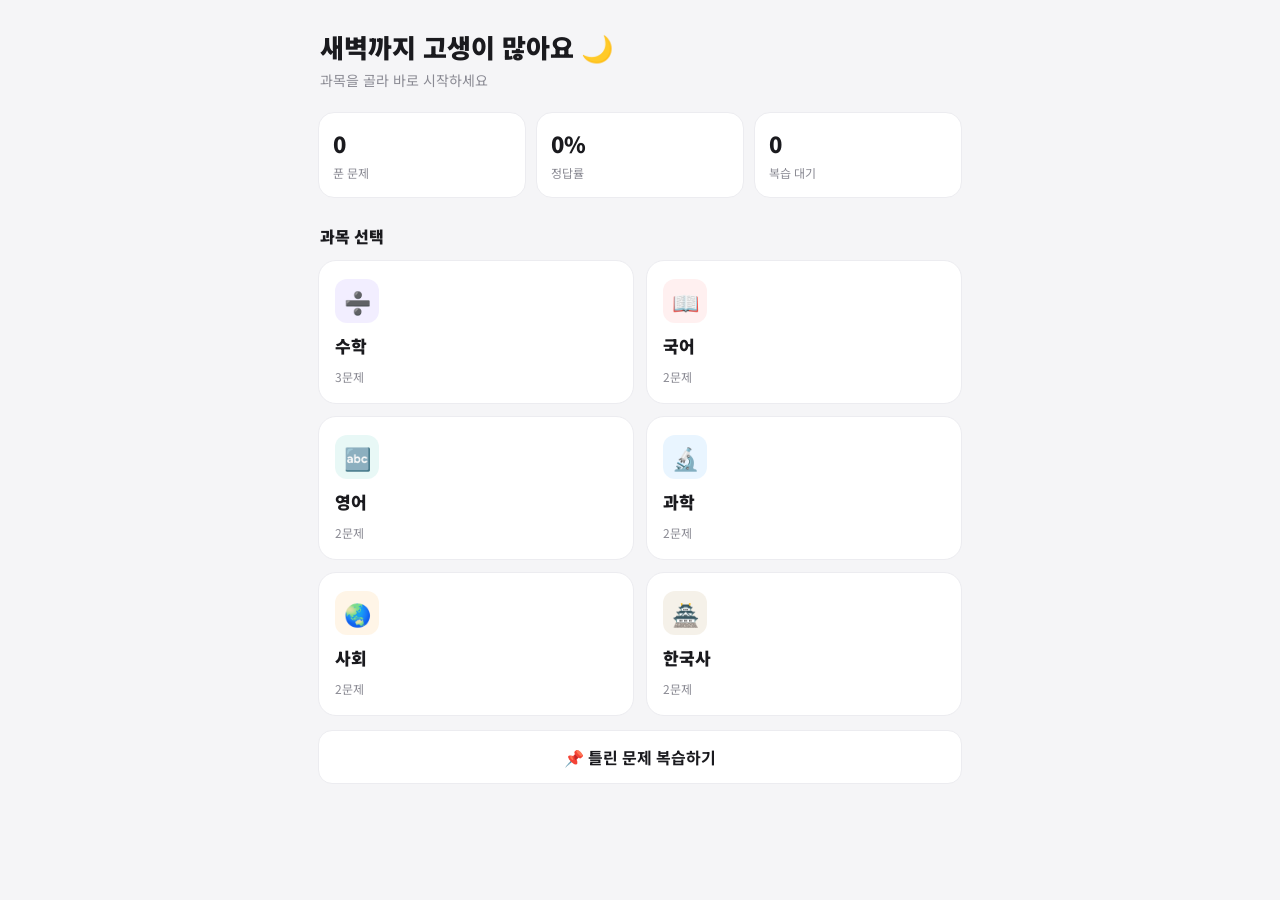
==== commit d3556a5d: "Replace Sootify with multi-subject quiz app - New study app: 과목 선택 → 단원 선택 → 문제 풀이 → 결과 → 복습 - Probl" ====
--- a/index.html
+++ b/index.html
@@ -3,960 +3,509 @@
 <head>
 <meta charset="UTF-8">
 <meta name="viewport" content="width=device-width, initial-scale=1.0, maximum-scale=1.0, user-scalable=no">
-<title>Sootify</title>
-<link href="https://fonts.googleapis.com/css2?family=Noto+Sans+KR:wght@300;400;500;700;900&family=Noto+Sans+JP:wght@300;400;700&display=swap" rel="stylesheet">
+<meta name="theme-color" content="#7C5CFF">
+<title>모두의 문제집</title>
+<link rel="preconnect" href="https://fonts.googleapis.com">
+<link href="https://fonts.googleapis.com/css2?family=Noto+Sans+KR:wght@400;500;700;900&display=swap" rel="stylesheet">
 <style>
 *,*::before,*::after{margin:0;padding:0;box-sizing:border-box;-webkit-tap-highlight-color:transparent}
-html,body{height:100%;overflow:hidden;background:#121212;color:#fff;font-family:'Noto Sans KR',sans-serif;-webkit-font-smoothing:antialiased}
-:root{--bg:#121212;--s1:#181818;--s2:#282828;--s3:#3e3e3e;--muted:#b3b3b3;--green:#1db954;--green2:#1ed760;--nav-h:68px}
-
-#app{position:fixed;inset:0;display:flex;flex-direction:column;overflow:hidden}
-
-.screens{flex:1;overflow:hidden;position:relative;min-height:0}
-.screen{position:absolute;inset:0;overflow-y:auto;overflow-x:hidden;display:none;padding-bottom:20px}
-.screen::-webkit-scrollbar{display:none}
+:root{
+  --bg:#f5f5f7;--card:#fff;--line:#ececf0;--text:#1a1a1e;--muted:#8a8a93;
+  --accent:#7C5CFF;--accent-soft:#efeaff;--ok:#1fb673;--bad:#ff5a5a;--nav-h:64px;
+}
+html,body{height:100%}
+body{
+  background:var(--bg);color:var(--text);font-family:'Noto Sans KR',sans-serif;
+  -webkit-font-smoothing:antialiased;overflow:hidden;
+}
+#app{position:fixed;inset:0;display:flex;flex-direction:column;max-width:680px;margin:0 auto;background:var(--bg)}
+.screens{flex:1;position:relative;overflow:hidden;min-height:0}
+.screen{position:absolute;inset:0;overflow-y:auto;display:none;padding:0 0 32px}
 .screen.on{display:block}
-
-/* FIX 3: nav-btn * 로 확장 (라벨 터치 이벤트 막힘 방지) */
-.mini-btn svg, .po-btn svg, .po-btn-main svg, .yt-act svg, .nav-btn * { pointer-events: none; }
-
-/* HOME */
-.home-top{padding:52px 16px 8px}
-.home-greeting{font-size:22px;font-weight:700}
-.quick-grid{display:grid;grid-template-columns:1fr 1fr;gap:8px;padding:12px 16px 24px}
-.quick-item{background:var(--s2);border-radius:6px;height:56px;display:flex;align-items:center;overflow:hidden;cursor:pointer;transition:background .15s}
-.quick-item:active{background:var(--s3)}
-.quick-item.playing .quick-title{color:var(--green)}
-.quick-thumb{width:56px;height:56px;background:var(--s3);flex-shrink:0;display:flex;align-items:center;justify-content:center;color:var(--muted)}
-.quick-title{font-size:12px;font-weight:700;padding:0 10px;white-space:nowrap;overflow:hidden;text-overflow:ellipsis}
-.sec-title{font-size:18px;font-weight:700;padding:0 16px 12px}
-
-/* SONG ROW */
-.song-row{display:flex;align-items:center;gap:12px;padding:8px 16px;cursor:pointer;transition:background .1s}
-.song-row:active{background:rgba(255,255,255,.05)}
-.song-row.playing .sr-title{color:var(--green)}
-.sr-thumb{width:48px;height:48px;background:var(--s2);border-radius:4px;flex-shrink:0;display:flex;align-items:center;justify-content:center;color:var(--muted)}
-.sr-info{flex:1;min-width:0}
-.sr-title{font-size:14px;font-weight:500;white-space:nowrap;overflow:hidden;text-overflow:ellipsis}
-.sr-sub{font-size:12px;color:var(--muted);margin-top:2px;white-space:nowrap;overflow:hidden;text-overflow:ellipsis}
-.sr-more{background:transparent;border:none;cursor:pointer;color:var(--muted);font-size:20px;padding:4px 8px;line-height:1}
-
-/* SEARCH */
-.search-header{padding:52px 16px 12px;background:var(--bg);position:sticky;top:0;z-index:5}
-.search-title{font-size:22px;font-weight:700;margin-bottom:14px}
-.search-box{background:#fff;border-radius:6px;padding:0 14px;display:flex;align-items:center;gap:10px;height:46px}
-.search-in{flex:1;background:transparent;border:none;outline:none;font-family:'Noto Sans KR',sans-serif;font-size:15px;color:#121212;font-weight:500}
-.search-in::placeholder{color:#777}
-
-.key-row{display:flex;align-items:center;justify-content:space-between;margin-top:10px}
-.key-status{font-size:11px;color:var(--muted)}
-.key-status.ok{color:var(--green)}
-.key-btn{background:var(--s2);border:none;border-radius:6px;color:var(--muted);font-family:'Noto Sans KR',sans-serif;font-size:12px;padding:7px 14px;cursor:pointer}
-.key-btn:active{background:var(--s3)}
-
-.search-btn{width:100%;height:44px;margin-top:10px;border-radius:6px;background:var(--green);color:#000;border:none;font-family:'Noto Sans KR',sans-serif;font-weight:700;font-size:14px;cursor:pointer}
-.search-btn:active{background:var(--green2)}
-
-.s-spinner{width:22px;height:22px;border:2px solid var(--s3);border-top-color:var(--green);border-radius:50%;animation:spin .8s linear infinite;margin:0 auto 12px}
-@keyframes spin{to{transform:rotate(360deg)}}
-.s-loading{text-align:center;color:var(--muted);font-size:13px;padding:32px 16px}
-.s-sec{font-size:12px;font-weight:700;color:var(--muted);padding:14px 16px 6px;text-transform:uppercase;letter-spacing:.5px}
-.s-empty{text-align:center;color:var(--muted);font-size:13px;padding:32px 16px;line-height:1.8}
-
-/* YT 결과 */
-.yt-item{display:flex;align-items:center;gap:12px;padding:10px 16px;cursor:pointer;border-bottom:1px solid rgba(255,255,255,.04)}
-.yt-item:active{background:rgba(255,255,255,.05)}
-.yt-thumb{width:80px;height:45px;object-fit:cover;border-radius:4px;background:var(--s2);flex-shrink:0}
-.yt-thumb-ph{width:80px;height:45px;background:var(--s2);border-radius:4px;flex-shrink:0;display:flex;align-items:center;justify-content:center;color:var(--muted)}
-.yt-info{flex:1;min-width:0}
-.yt-title{font-size:13px;font-weight:500;line-height:1.4;overflow:hidden;display:-webkit-box;-webkit-line-clamp:2;-webkit-box-orient:vertical}
-.yt-meta{font-size:11px;color:var(--muted);margin-top:3px}
-.yt-acts{display:flex;gap:6px;flex-shrink:0}
-.yt-act{background:var(--s2);border:none;border-radius:6px;cursor:pointer;width:36px;height:36px;display:flex;align-items:center;justify-content:center;color:#fff}
-.yt-act:active{background:var(--s3)}
-.yt-act.g{background:var(--green);color:#000}
-.yt-act.g:active{background:var(--green2)}
-
-/* PLAYLIST */
-.pl-hero{padding:56px 16px 20px;background:linear-gradient(180deg,#1a3a27 0%,var(--bg) 100%)}
-.pl-icon{font-size:56px;margin-bottom:12px}
-.pl-name{font-size:22px;font-weight:700}
-.pl-meta{font-size:12px;color:var(--muted);margin-top:4px}
-.pl-actions{display:flex;align-items:center;gap:16px;margin-top:20px}
-.pl-play{width:52px;height:52px;border-radius:50%;background:var(--green);border:none;cursor:pointer;display:flex;align-items:center;justify-content:center;color:#000}
-.pl-play:active{background:var(--green2)}
-.pl-play svg{width:26px;height:26px;fill:currentColor}
-.pl-shuffle{background:transparent;border:none;cursor:pointer;color:var(--muted)}
-.pl-shuffle svg{width:26px;height:26px;fill:currentColor}
-.pl-shuffle.on{color:var(--green)}
-
-/* UPLOAD */
-.up-header{padding:52px 16px 20px}
-.up-title{font-size:22px;font-weight:700}
-.up-sub{font-size:13px;color:var(--muted);margin-top:4px;line-height:1.6}
-.up-card{margin:0 16px;background:var(--s1);border-radius:12px;padding:20px;display:flex;flex-direction:column;gap:14px}
-.uf{background:var(--s2);border:none;border-radius:8px;color:#fff;font-family:'Noto Sans KR',sans-serif;font-size:13px;padding:12px 14px;outline:none;width:100%}
-.uf::placeholder{color:var(--muted)}
-.uf-ta{resize:none;line-height:1.85;min-height:180px}
-.api-row{display:flex;align-items:center;gap:6px}
-.dot{width:6px;height:6px;border-radius:50%;background:var(--muted);flex-shrink:0;transition:all .3s}
-.dot.r{background:var(--green);box-shadow:0 0 5px rgba(29,185,84,.5)}
-.dot.e{background:#e84040}
-.atxt{font-size:11px;color:var(--muted)}
-.ubtn{border:none;cursor:pointer;border-radius:50px;font-family:'Noto Sans KR',sans-serif;font-weight:700;font-size:14px;padding:14px;width:100%}
-.gg{background:var(--green);color:#000}.gg:active{background:var(--green2)}
-
-/* SYNC EDITOR */
-#syncOverlay{position:fixed;inset:0;z-index:500;background:var(--bg);display:none;flex-direction:column}
-#syncOverlay.on{display:flex}
-.so-nav{display:flex;align-items:center;gap:12px;padding:14px 16px;border-bottom:1px solid rgba(255,255,255,.08);flex-shrink:0}
-.so-back{background:transparent;border:none;cursor:pointer;color:#fff;line-height:1;padding:4px;font-size:28px}
-.so-nav-title{flex:1;font-size:16px;font-weight:700}
-.so-save{background:var(--green);color:#000;border:none;border-radius:20px;font-family:'Noto Sans KR',sans-serif;font-weight:700;font-size:13px;padding:8px 20px;cursor:pointer}
-.so-pbar{padding:12px 16px;display:flex;align-items:center;gap:12px;border-bottom:1px solid rgba(255,255,255,.06);flex-shrink:0}
-.so-pplay{width:36px;height:36px;border-radius:50%;background:#fff;border:none;cursor:pointer;display:flex;align-items:center;justify-content:center;color:#000;flex-shrink:0}
-.so-pplay svg{width:18px;height:18px;fill:currentColor}
-.so-ptime{font-size:11px;color:var(--muted);font-variant-numeric:tabular-nums;white-space:nowrap}
-.so-track{flex:1;height:4px;background:var(--s3);border-radius:2px;cursor:pointer;overflow:hidden}
-.so-fill{height:100%;background:var(--green);border-radius:2px;width:0%;pointer-events:none}
-.so-list{flex:1;overflow-y:auto;padding:8px 0}
-.so-list::-webkit-scrollbar{display:none}
-.so-pair{display:flex;align-items:flex-start;gap:14px;padding:10px 16px;border-left:3px solid transparent;cursor:pointer;transition:all .15s}
-.so-pair.current{border-left-color:var(--green);background:rgba(29,185,84,.05)}
-.so-pair.synced .so-ts{color:var(--green)}
-.so-ts{font-size:10px;color:var(--muted);font-variant-numeric:tabular-nums;min-width:42px;padding-top:3px}
-.so-jp{font-family:'Noto Sans JP',sans-serif;font-size:14px;line-height:1.6}
-.so-kr{font-size:12px;color:var(--muted);line-height:1.5;margin-top:2px}
-.tap-area{padding:12px 16px;flex-shrink:0}
-.tap-btn{width:100%;padding:18px;border-radius:50px;background:var(--green);color:#000;border:none;cursor:pointer;font-family:'Noto Sans KR',sans-serif;font-weight:900;font-size:18px;user-select:none;-webkit-user-select:none}
-.tap-btn:active{background:var(--green2)}
-.so-foot{padding:8px 16px 14px;display:flex;align-items:center;justify-content:space-between;flex-shrink:0}
-.so-prog{font-size:11px;color:var(--muted)}
-.undo-btn{background:var(--s2);border:none;border-radius:20px;cursor:pointer;font-family:'Noto Sans KR',sans-serif;font-size:11px;color:var(--muted);padding:6px 14px}
-
-/* MINI PLAYER */
-#miniPlayer{display:none;flex-shrink:0;background:var(--s2);border-radius:8px;margin:0 8px 4px;overflow:hidden;cursor:pointer}
-#miniPlayer.on{display:block}
-.mini-inner{display:flex;align-items:center;gap:12px;padding:10px 12px}
-.mini-thumb{width:40px;height:40px;background:var(--s3);border-radius:4px;flex-shrink:0;display:flex;align-items:center;justify-content:center;color:var(--muted);overflow:hidden}
-.mini-info{flex:1;min-width:0}
-.mini-title{font-size:13px;font-weight:700;white-space:nowrap;overflow:hidden;text-overflow:ellipsis}
-.mini-sub{font-size:11px;color:var(--muted);margin-top:1px;white-space:nowrap;overflow:hidden;text-overflow:ellipsis}
-.mini-btns{display:flex;gap:2px}
-.mini-btn{background:transparent;border:none;cursor:pointer;color:#fff;padding:6px;display:flex;align-items:center;justify-content:center}
-.mini-btn svg{width:22px;height:22px;fill:currentColor}
-.mini-prog{height:2px;background:var(--s3)}
-.mini-pfill{height:100%;background:var(--green);width:0%;transition:width .1s linear}
-
-/* FIX 2: safe-area + z-index 보장 */
-#bottomNav{
-  flex-shrink:0;
-  height:calc(var(--nav-h) + env(safe-area-inset-bottom));
-  padding-bottom:env(safe-area-inset-bottom);
-  background:var(--s1);
-  border-top:1px solid rgba(255,255,255,.06);
-  display:flex;
-  align-items:stretch;
-  position:relative;
-  z-index:10;
-}
-.nav-btn{flex:1;display:flex;flex-direction:column;align-items:center;justify-content:center;gap:4px;border:none;background:transparent;cursor:pointer;color:var(--muted);padding:8px 0;transition:color .15s}
-.nav-btn.on{color:#fff}
-.nav-btn svg{width:22px;height:22px;fill:currentColor}
-.nav-lbl{font-size:10px;font-weight:600}
-
-/* FIX 1: 닫혔을 때 터치 차단 해제 */
-#playerOverlay{position:fixed;inset:0;z-index:400;background:var(--bg);display:flex;flex-direction:column;transform:translateY(100%);transition:transform .35s cubic-bezier(.4,0,.2,1);pointer-events:none}
-#playerOverlay.on{transform:translateY(0);pointer-events:auto}
-.po-handle-wrap{padding:14px 0 0;display:flex;justify-content:center;flex-shrink:0}
-.po-handle{width:36px;height:4px;background:var(--s3);border-radius:2px}
-.po-top{display:flex;align-items:center;padding:10px 16px 0;flex-shrink:0}
-.po-down{background:transparent;border:none;cursor:pointer;color:var(--muted);padding:4px}
-.po-down svg{width:26px;height:26px;fill:currentColor}
-.po-top-mid{flex:1;text-align:center}
-.po-top-label{font-size:11px;color:var(--muted);letter-spacing:.5px;text-transform:uppercase}
-.po-top-song{font-size:13px;font-weight:700;margin-top:2px;white-space:nowrap;overflow:hidden;text-overflow:ellipsis}
-.po-lyrics{flex:1;overflow-y:auto;padding:0 32px;scroll-behavior:smooth}
-.po-lyrics::-webkit-scrollbar{display:none}
-.po-sp{height:32vh}
-.po-line{text-align:center;padding:10px 0;transition:all .35s cubic-bezier(.4,0,.2,1)}
-.po-jp{font-family:'Noto Sans JP',sans-serif;font-size:16px;font-weight:300;color:rgba(255,255,255,.2);line-height:1.6;transition:all .35s cubic-bezier(.4,0,.2,1)}
-.po-kr{font-size:12px;font-weight:300;color:rgba(255,255,255,.12);line-height:1.5;margin-top:3px;transition:all .35s cubic-bezier(.4,0,.2,1)}
-.po-line.near .po-jp{color:rgba(255,255,255,.4);font-size:17px}
-.po-line.near .po-kr{color:rgba(255,255,255,.25)}
-.po-line.active .po-jp{color:#fff;font-size:22px;font-weight:700}
-.po-line.active .po-kr{color:rgba(255,255,255,.7);font-size:14px}
-.po-ctrl{padding:16px 24px 32px;flex-shrink:0}
-.po-song{font-size:20px;font-weight:700}
-.po-artist{font-size:14px;color:var(--muted);margin-top:2px;margin-bottom:20px}
-.po-prog-row{display:flex;align-items:center;gap:10px;margin-bottom:16px}
-.po-t{font-size:11px;color:var(--muted);font-variant-numeric:tabular-nums;min-width:36px}
-.po-track{flex:1;height:4px;background:var(--s3);border-radius:2px;cursor:pointer}
-.po-pfill{height:100%;background:#fff;border-radius:2px;width:0%;pointer-events:none;transition:width .1s linear}
-.po-btns{display:flex;align-items:center;justify-content:space-between;padding:0 4px}
-.po-btn{background:transparent;border:none;cursor:pointer;color:var(--muted);padding:6px;display:flex;align-items:center;justify-content:center}
-.po-btn svg{width:30px;height:30px;fill:currentColor}
-.po-btn-main{width:60px;height:60px;border-radius:50%;background:#fff;border:none;cursor:pointer;display:flex;align-items:center;justify-content:center;color:#000}
-.po-btn-main svg{width:28px;height:28px;fill:currentColor}
-.po-del-wrap{display:flex;justify-content:center;margin-top:14px}
-.po-del{background:transparent;border:none;cursor:pointer;color:var(--muted);font-size:12px;font-family:'Noto Sans KR',sans-serif;padding:6px 14px;border-radius:20px}
-.po-del:active{color:#e84040}
-
-.toast{position:fixed;bottom:calc(var(--nav-h)+60px);left:50%;transform:translateX(-50%) translateY(10px);background:var(--s2);color:#fff;font-size:12px;font-weight:500;padding:10px 20px;border-radius:20px;z-index:999;pointer-events:none;opacity:0;transition:all .3s;white-space:nowrap}
-.toast.show{opacity:1;transform:translateX(-50%) translateY(0)}
-#yt{position:fixed;top:-9999px;left:-9999px;width:1px;height:1px}
+.screen::-webkit-scrollbar{width:0}
+
+/* ---- generic ---- */
+button{font-family:inherit;cursor:pointer;border:none;background:none;color:inherit}
+.btn{width:100%;height:54px;border-radius:14px;background:var(--accent);color:#fff;font-weight:700;font-size:16px;transition:filter .15s,transform .1s}
+.btn:active{filter:brightness(.92);transform:scale(.99)}
+.btn:disabled{background:#d8d8de;color:#fff;cursor:not-allowed}
+.btn.ghost{background:var(--card);color:var(--text);border:1.5px solid var(--line)}
+.pad{padding:0 18px}
+.spacer{height:14px}
+
+/* ---- top bar ---- */
+.bar{display:flex;align-items:center;gap:12px;padding:18px 18px 8px;position:sticky;top:0;background:var(--bg);z-index:10}
+.bar .x{margin-left:auto;font-size:26px;line-height:1;color:var(--muted);width:34px;height:34px;border-radius:50%}
+.bar .x:active{background:var(--line)}
+.bar .title{font-size:20px;font-weight:900}
+.bar .timer{font-size:14px;font-weight:700;color:var(--muted);background:var(--card);padding:6px 12px;border-radius:20px;border:1px solid var(--line)}
+
+/* ---- HOME ---- */
+.hero{padding:30px 20px 14px}
+.hero h1{font-size:26px;font-weight:900;line-height:1.3}
+.hero p{color:var(--muted);font-size:14px;margin-top:6px}
+.stat-row{display:flex;gap:10px;padding:8px 18px 20px}
+.stat{flex:1;background:var(--card);border:1px solid var(--line);border-radius:16px;padding:14px}
+.stat b{display:block;font-size:22px;font-weight:900}
+.stat span{font-size:12px;color:var(--muted)}
+.sec{font-size:16px;font-weight:900;padding:6px 20px 12px}
+.grid{display:grid;grid-template-columns:1fr 1fr;gap:12px;padding:0 18px}
+.subj{background:var(--card);border:1px solid var(--line);border-radius:18px;padding:18px 16px;display:flex;flex-direction:column;gap:10px;transition:transform .1s,box-shadow .15s}
+.subj:active{transform:scale(.97)}
+.subj .ic{width:44px;height:44px;border-radius:12px;display:flex;align-items:center;justify-content:center;font-size:22px}
+.subj .nm{font-size:17px;font-weight:900}
+.subj .ct{font-size:12px;color:var(--muted)}
+
+/* ---- UNITS ---- */
+.mode-row{display:flex;gap:10px;padding:6px 18px 18px}
+.mode{flex:1;border:1.5px solid var(--line);border-radius:16px;padding:16px;background:var(--card);text-align:left}
+.mode.on{border-color:var(--accent);background:var(--accent-soft)}
+.mode .mt{font-weight:900;font-size:15px}
+.mode .ms{font-size:12px;color:var(--muted);margin-top:4px}
+.ugroup{padding:0 18px 6px}
+.ugroup-h{display:flex;align-items:center;gap:10px;padding:14px 2px 8px;font-weight:900;font-size:15px}
+.topic{display:flex;align-items:center;gap:12px;padding:13px 14px;background:var(--card);border:1px solid var(--line);border-radius:14px;margin-bottom:8px}
+.topic .cb{width:24px;height:24px;border-radius:8px;border:2px solid #cfcfd6;flex-shrink:0;display:flex;align-items:center;justify-content:center;color:#fff;font-size:14px;transition:.12s}
+.topic.on .cb{background:var(--accent);border-color:var(--accent)}
+.topic .tn{font-size:14px;font-weight:500;flex:1}
+.topic .tc{font-size:12px;color:var(--muted)}
+
+/* ---- QUIZ ---- */
+.q-meta{display:flex;gap:8px;align-items:center;padding:4px 20px 14px;flex-wrap:wrap}
+.tag{font-size:11px;font-weight:700;padding:4px 10px;border-radius:20px;background:var(--card);border:1px solid var(--line);color:var(--muted)}
+.tag.diff{color:var(--accent);background:var(--accent-soft);border-color:transparent}
+.q-body{padding:0 20px;font-size:17px;line-height:1.7;white-space:pre-wrap;word-break:keep-all}
+.q-box{margin:16px 20px;padding:16px;border:1.5px solid var(--text);border-radius:12px;white-space:pre-wrap;font-size:15px;line-height:1.7}
+.choices{padding:18px 18px 0;display:flex;flex-direction:column;gap:10px}
+.choice{display:flex;align-items:center;gap:12px;padding:15px 16px;background:var(--card);border:1.5px solid var(--line);border-radius:14px;font-size:15px;font-weight:500;text-align:left}
+.choice .num{width:26px;height:26px;border-radius:50%;border:1.5px solid #cfcfd6;display:flex;align-items:center;justify-content:center;font-size:13px;font-weight:700;flex-shrink:0}
+.choice.sel{border-color:var(--accent);background:var(--accent-soft)}
+.choice.sel .num{background:var(--accent);border-color:var(--accent);color:#fff}
+.choice.correct{border-color:var(--ok);background:#e8f8f0}
+.choice.correct .num{background:var(--ok);border-color:var(--ok);color:#fff}
+.choice.wrong{border-color:var(--bad);background:#fdeaea}
+.choice.wrong .num{background:var(--bad);border-color:var(--bad);color:#fff}
+.ans-wrap{padding:20px}
+.ans-in{width:100%;height:56px;border:1.5px solid var(--line);border-radius:14px;padding:0 18px;font-size:17px;font-family:inherit;font-weight:600;outline:none;background:var(--card)}
+.ans-in:focus{border-color:var(--accent)}
+.feedback{margin:0 20px;padding:16px;border-radius:14px;font-size:14px;line-height:1.7}
+.feedback.ok{background:#e8f8f0;color:#0f7a4d}
+.feedback.bad{background:#fdeaea;color:#c23a3a}
+.feedback b{display:block;font-weight:900;margin-bottom:6px;font-size:15px}
+.feedback .exp{color:var(--text);margin-top:8px;white-space:pre-wrap}
+.q-foot{position:sticky;bottom:0;background:linear-gradient(transparent,var(--bg) 22%);padding:14px 18px calc(14px + env(safe-area-inset-bottom))}
+
+/* ---- RESULT ---- */
+.res-top{text-align:center;padding:40px 20px 24px}
+.res-top .big{font-size:30px;font-weight:900}
+.res-top .em{font-size:54px}
+.res-top .sub{color:var(--muted);margin-top:8px}
+.res-top .em-num{color:var(--accent)}
+.res-card{margin:6px 18px;background:var(--card);border:1px solid var(--line);border-radius:16px;overflow:hidden}
+.res-line{display:flex;align-items:center;justify-content:space-between;padding:16px 18px;border-bottom:1px solid var(--line)}
+.res-line:last-child{border-bottom:none}
+.res-line .l{font-size:14px;color:var(--muted)}
+.res-line .r{font-size:16px;font-weight:900}
+
+.empty{text-align:center;color:var(--muted);padding:60px 20px;font-size:14px;line-height:1.7}
+.toast{position:fixed;left:50%;bottom:90px;transform:translateX(-50%);background:#1a1a1e;color:#fff;padding:12px 20px;border-radius:24px;font-size:13px;font-weight:700;opacity:0;transition:opacity .2s;pointer-events:none;z-index:99}
+.toast.on{opacity:.95}
 </style>
 </head>
 <body>
-<div id="yt"></div>
 <div id="app">
-
   <div class="screens">
-
-    <div class="screen on" id="homeScreen">
-      <div class="home-top"><div class="home-greeting" id="homeGreeting">안녕하세요 👋</div></div>
-      <div class="quick-grid" id="quickGrid"></div>
-      <div class="sec-title">저장된 곡</div>
-      <div id="homeSongs"></div>
-    </div>
-
-    <div class="screen" id="searchScreen">
-      <div class="search-header">
-        <div class="search-title">검색</div>
-        <div class="search-box">
-          <svg width="18" height="18" viewBox="0 0 24 24" fill="none" stroke="#121212" stroke-width="2.5"><circle cx="11" cy="11" r="8"/><line x1="21" y1="21" x2="16.65" y2="16.65"/></svg>
-          <input class="search-in" id="searchIn" placeholder="YouTube에서 검색">
-        </div>
-        <div class="key-row">
-          <span class="key-status" id="keyStatus">API 키 없음</span>
-          <button class="key-btn" id="keyBtn">⚙ API 키 설정</button>
-        </div>
-        <button class="search-btn" id="searchBtn">검색</button>
-      </div>
-      <div id="searchResults"><div class="s-sec">내 라이브러리</div><div id="libRows"></div></div>
-    </div>
-
-    <div class="screen" id="playlistScreen">
-      <div class="pl-hero">
-        <div class="pl-icon">
-          <svg width="52" height="52" viewBox="0 0 24 24" fill="#b3b3b3"><path d="M12 3v10.55c-.59-.34-1.27-.55-2-.55-2.21 0-4 1.79-4 4s1.79 4 4 4 4-1.79 4-4V7h4V3h-6z"/></svg>
-        </div>
-        <div class="pl-name">내 플레이리스트</div>
-        <div class="pl-meta" id="plMeta">0곡</div>
-        <div class="pl-actions">
-          <button class="pl-play" id="plPlayBtn">
-            <svg viewBox="0 0 24 24"><path d="M8 5v14l11-7z"/></svg>
-          </button>
-          <button class="pl-shuffle" id="plShufBtn">
-            <svg viewBox="0 0 24 24"><path d="M10.59 9.17L5.41 4 4 5.41l5.17 5.17 1.42-1.41zM14.5 4l2.04 2.04L4 18.59 5.41 20 17.96 8.46 20 10.5V4h-5.5zm.33 9.41-1.41 1.41 3.13 3.13L14.5 20H20v-5.5l-2.04 2.04-3.13-3.13z"/></svg>
-          </button>
-        </div>
-      </div>
-      <div id="plSongs"></div>
-    </div>
-
-    <div class="screen" id="uploadScreen">
-      <div class="up-header"><div class="up-title">업로드</div><div class="up-sub">YouTube URL과 가사를 넣고<br>싱크를 맞춰 저장하세요.</div></div>
-      <div class="up-card">
-        <input class="uf" id="upUrl" placeholder="YouTube URL">
-        <div class="api-row"><div class="dot" id="apiDot"></div><span class="atxt" id="apiTxt">연결 중...</span></div>
-        <textarea class="uf uf-ta" id="upLyrics" placeholder="가사 (일본어↵한국어↵↵일본어↵한국어...)"></textarea>
-        <button class="ubtn gg" id="startSyncBtn">싱크 시작 →</button>
-      </div>
-    </div>
-  </div>
-
-  <div id="syncOverlay">
-    <div class="so-nav">
-      <button class="so-back" id="soBackBtn">‹</button>
-      <div class="so-nav-title">Sync Editor</div>
-      <button class="so-save" id="soSaveBtn">저장</button>
-    </div>
-    <div class="so-pbar">
-      <button class="so-pplay" id="soPlayBtn">
-        <svg id="soPlayIc" viewBox="0 0 24 24"><path d="M8 5v14l11-7z"/></svg>
-      </button>
-      <div class="so-ptime"><span id="soTime">0:00</span> / <span id="soDur">0:00</span></div>
-      <div class="so-track" id="soTrack"><div class="so-fill" id="soFill"></div></div>
-    </div>
-    <div class="so-list" id="soList"></div>
-    <div class="tap-area"><button class="tap-btn" id="tapBtn">tap</button></div>
-    <div class="so-foot">
-      <div class="so-prog" id="soProg">0 / 0 완료</div>
-      <button class="undo-btn" id="undoBtn">↩ undo</button>
-    </div>
-  </div>
-
-  <div id="miniPlayer">
-    <div class="mini-inner">
-      <div class="mini-thumb">
-        <svg width="20" height="20" viewBox="0 0 24 24" fill="currentColor"><path d="M12 3v10.55c-.59-.34-1.27-.55-2-.55-2.21 0-4 1.79-4 4s1.79 4 4 4 4-1.79 4-4V7h4V3h-6z"/></svg>
-      </div>
-      <div class="mini-info">
-        <div class="mini-title" id="miniTitle">—</div>
-        <div class="mini-sub">Sootify</div>
-      </div>
-      <div class="mini-btns">
-        <button class="mini-btn" id="miniPlayBtn">
-          <svg id="miniPlayIc" viewBox="0 0 24 24"><path d="M8 5v14l11-7z"/></svg>
-        </button>
-        <button class="mini-btn" id="miniNextBtn">
-          <svg viewBox="0 0 24 24"><path d="M6 18l8.5-6L6 6v12zM16 6v12h2V6h-2z"/></svg>
-        </button>
-      </div>
-    </div>
-    <div class="mini-prog"><div class="mini-pfill" id="miniPFill"></div></div>
-  </div>
-
-  <nav id="bottomNav">
-    <button class="nav-btn on" data-tab="home">
-      <svg viewBox="0 0 24 24"><path d="M10 20v-6h4v6h5v-8h3L12 3 2 12h3v8z"/></svg>
-      <span class="nav-lbl">홈</span>
-    </button>
-    <button class="nav-btn" data-tab="search">
-      <svg viewBox="0 0 24 24"><path d="M15.5 14h-.79l-.28-.27A6.5 6.5 0 0 0 16 9.5 6.5 6.5 0 1 0 9.5 16c1.61 0 3.09-.59 4.23-1.57l.27.28v.79l5 4.99L20.49 19l-4.99-5zm-6 0C7.01 14 5 11.99 5 9.5S7.01 5 9.5 5 14 7.01 14 9.5 11.99 14 9.5 14z"/></svg>
-      <span class="nav-lbl">검색</span>
-    </button>
-    <button class="nav-btn" data-tab="playlist">
-      <svg viewBox="0 0 24 24"><path d="M4 6H2v14c0 1.1.9 2 2 2h14v-2H4V6zm16-4H8c-1.1 0-2 .9-2 2v12c0 1.1.9 2 2 2h12c1.1 0 2-.9 2-2V4c0-1.1-.9-2-2-2zm-1 9H9V9h10v2zm-4 4H9v-2h6v2zm4-8H9V5h10v2z"/></svg>
-      <span class="nav-lbl">플레이리스트</span>
-    </button>
-    <button class="nav-btn" data-tab="upload">
-      <svg viewBox="0 0 24 24"><path d="M19.35 10.04C18.67 6.59 15.64 4 12 4 9.11 4 6.6 5.64 5.35 8.04 2.34 8.36 0 10.91 0 14c0 3.31 2.69 6 6 6h13c2.76 0 5-2.24 5-5 0-2.64-2.05-4.78-4.65-4.96zM14 13v4h-4v-4H7l5-5 5 5h-3z"/></svg>
-      <span class="nav-lbl">업로드</span>
-    </button>
-  </nav>
-</div>
-
-<div id="playerOverlay">
-  <div class="po-handle-wrap"><div class="po-handle"></div></div>
-  <div class="po-top">
-    <button class="po-down" id="poDownBtn">
-      <svg viewBox="0 0 24 24"><path d="M7.41 8.59L12 13.17l4.59-4.58L18 10l-6 6-6-6 1.41-1.41z"/></svg>
-    </button>
-    <div class="po-top-mid">
-      <div class="po-top-label">재생 중</div>
-      <div class="po-top-song" id="poTopSong">—</div>
-    </div>
-    <div style="width:34px"></div>
-  </div>
-  <div class="po-lyrics" id="poLyrics">
-    <div class="po-sp"></div>
-    <div id="poLines"></div>
-    <div class="po-sp"></div>
-  </div>
-  <div class="po-ctrl">
-    <div class="po-song" id="poSong">—</div>
-    <div class="po-artist" id="poArtist">Sootify</div>
-    <div class="po-prog-row">
-      <div class="po-t" id="poTCur">0:00</div>
-      <div class="po-track" id="poTrack"><div class="po-pfill" id="poPFill"></div></div>
-      <div class="po-t" style="text-align:right" id="poTDur">0:00</div>
-    </div>
-    <div class="po-btns">
-      <button class="po-btn" id="poPrevBtn"><svg viewBox="0 0 24 24"><path d="M6 6h2v12H6zm3.5 6 8.5 6V6z"/></svg></button>
-      <button class="po-btn-main" id="poPlayBtn"><svg id="poPlayIc" viewBox="0 0 24 24"><path d="M8 5v14l11-7z"/></svg></button>
-      <button class="po-btn" id="poNextBtn"><svg viewBox="0 0 24 24"><path d="M6 18l8.5-6L6 6v12zM16 6v12h2V6h-2z"/></svg></button>
-    </div>
-    <div class="po-del-wrap"><button class="po-del" id="poDelBtn">라이브러리에서 삭제</button></div>
+    <!-- HOME -->
+    <section class="screen on" id="s-home">
+      <div class="hero">
+        <h1 id="greet">오늘도 한 문제 풀어볼까요?</h1>
+        <p>과목을 골라 바로 시작하세요</p>
+      </div>
+      <div class="stat-row">
+        <div class="stat"><b id="st-solved">0</b><span>푼 문제</span></div>
+        <div class="stat"><b id="st-acc">0%</b><span>정답률</span></div>
+        <div class="stat"><b id="st-wrong">0</b><span>복습 대기</span></div>
+      </div>
+      <div class="sec">과목 선택</div>
+      <div class="grid" id="subj-grid"></div>
+      <div class="spacer"></div>
+      <div class="pad"><button class="btn ghost" id="go-review">📌 틀린 문제 복습하기</button></div>
+    </section>
+
+    <!-- UNITS -->
+    <section class="screen" id="s-units">
+      <div class="bar">
+        <div class="title" id="u-title">단원 선택</div>
+        <button class="x" data-go="home">×</button>
+      </div>
+      <div class="mode-row">
+        <button class="mode on"><div class="mt">직접 선택</div><div class="ms">원하는 단원을 골라요</div></button>
+        <button class="mode" id="mode-all"><div class="mt">전체 풀기</div><div class="ms">모든 문제를 한번에</div></button>
+      </div>
+      <div id="unit-list"></div>
+      <div class="spacer"></div>
+      <div class="pad"><button class="btn" id="start-quiz">문제 풀기</button></div>
+    </section>
+
+    <!-- QUIZ -->
+    <section class="screen" id="s-quiz">
+      <div class="bar">
+        <div class="title" id="q-idx">문제 1</div>
+        <span class="timer" id="q-timer">00:00</span>
+        <button class="x" data-go="home">×</button>
+      </div>
+      <div class="q-meta" id="q-meta"></div>
+      <div class="q-body" id="q-text"></div>
+      <div id="q-choices"></div>
+      <div id="q-short"></div>
+      <div id="q-feedback"></div>
+      <div class="q-foot"><button class="btn" id="q-action">제출</button></div>
+    </section>
+
+    <!-- RESULT -->
+    <section class="screen" id="s-result">
+      <div class="bar"><button class="x" data-go="home">×</button></div>
+      <div class="res-top">
+        <div class="em">🎉</div>
+        <div class="big">학습 완료!</div>
+        <div class="sub"><span class="em-num" id="r-total">0</span>문제를 풀었어요</div>
+      </div>
+      <div class="res-card">
+        <div class="res-line"><span class="l">⏱ 풀이 시간</span><span class="r" id="r-time">0초</span></div>
+        <div class="res-line"><span class="l">✅ 맞힌 문제</span><span class="r" id="r-correct">0문제</span></div>
+        <div class="res-line"><span class="l">📊 정답률</span><span class="r" id="r-acc">0%</span></div>
+        <div class="res-line"><span class="l">📌 복습 추가</span><span class="r" id="r-added">0문제</span></div>
+      </div>
+      <div class="spacer"></div>
+      <div class="pad" id="r-buttons"></div>
+    </section>
   </div>
 </div>
-
 <div class="toast" id="toast"></div>
 
-<script src="https://www.youtube.com/iframe_api"></script>
 <script>
-// ══ STATE ══
-var player=null, pReady=false, playing=false;
-var syncPairs=[], curIdx=0;
-var songs=[], curSong=-1;
-var poLines=[], raf=null, shuf=false;
-
-var IC_PLAY='<path d="M8 5v14l11-7z"/>';
-var IC_PAUSE='<path d="M6 19h4V5H6v14zm8-14v14h4V5h-4z"/>';
-
-// ══ STORAGE & KEY ══
-function ld(){try{songs=JSON.parse(localStorage.getItem('sootify_v6')||'[]')}catch(e){songs=[]}}
-function sv(){localStorage.setItem('sootify_v6',JSON.stringify(songs))}
-function getKey(){return localStorage.getItem('yt_api_key')||''}
-function setKey(k){localStorage.setItem('yt_api_key',k)}
-ld();
-
-// ══ GREETING ══
-var h=new Date().getHours();
-document.getElementById('homeGreeting').textContent=h<12?'좋은 아침이에요 ☀':h<18?'안녕하세요 👋':'좋은 밤이에요 🌙';
-
-// ══ YT API ══
-function onYouTubeIframeAPIReady(){
-  player=new YT.Player('yt',{height:'1',width:'1',
-    playerVars:{controls:0,autoplay:1,playsinline:1},
-    events:{
-      onReady:function(){pReady=true;setApi('r')},
-      onError:function(){setApi('e')},
-      onStateChange:function(e){
-        playing=e.data===YT.PlayerState.PLAYING;
-        updBtns();
-        if(playing)startRaf();else stopRaf();
-        if(e.data===YT.PlayerState.ENDED){
-          if(curSong >= 0) nextSong();
-        }
-      }
+const SUBJECTS_URL = "data/subjects.json";
+const $ = s => document.querySelector(s);
+const STORE = "studyapp.v1";
+
+// ---------- persistent state ----------
+function loadStore(){
+  try{ return JSON.parse(localStorage.getItem(STORE)) || {}; }catch(e){ return {}; }
+}
+function saveStore(d){ localStorage.setItem(STORE, JSON.stringify(d)); }
+let store = loadStore();
+store.stats = store.stats || { solved:0, correct:0, timeSec:0 };
+store.wrong = store.wrong || [];   // ["subjId:qId", ...]
+store.log   = store.log   || {};   // "subjId:qId" -> {correct:bool}
+
+// ---------- runtime ----------
+let subjects = [];
+let subjData = {};       // subjId -> full data
+let cur = null;          // {subjId, questions:[], idx, results:[], startedAt, qStart, answered}
+let selectedTopics = new Set();
+let allMode = false;
+
+// ---------- helpers ----------
+function go(id){
+  document.querySelectorAll(".screen").forEach(s=>s.classList.remove("on"));
+  $("#s-"+id).classList.add("on");
+  $("#s-"+id).scrollTop = 0;
+}
+function norm(s){ return String(s).trim().toLowerCase().replace(/\s+/g," "); }
+function fmtTime(sec){
+  const m=Math.floor(sec/60), s=sec%60;
+  return m>0 ? `${m}분 ${s}초` : `${s}초`;
+}
+function pad2(n){ return String(n).padStart(2,"0"); }
+function toast(msg){
+  const t=$("#toast"); t.textContent=msg; t.classList.add("on");
+  clearTimeout(t._t); t._t=setTimeout(()=>t.classList.remove("on"),1500);
+}
+function key(subjId,qId){ return subjId+":"+qId; }
+
+// ---------- HOME ----------
+function renderHome(){
+  const s=store.stats;
+  $("#st-solved").textContent = s.solved;
+  $("#st-acc").textContent = s.solved ? Math.round(s.correct/s.solved*100)+"%" : "0%";
+  $("#st-wrong").textContent = store.wrong.length;
+
+  const grid=$("#subj-grid"); grid.innerHTML="";
+  subjects.forEach(sub=>{
+    const data=subjData[sub.id];
+    const count = data ? data.questions.length : 0;
+    const el=document.createElement("button");
+    el.className="subj";
+    el.innerHTML=`
+      <div class="ic" style="background:${sub.color}1a;color:${sub.color}">${sub.icon}</div>
+      <div class="nm">${sub.name}</div>
+      <div class="ct">${count}문제</div>`;
+    el.onclick=()=>openSubject(sub.id);
+    grid.appendChild(el);
+  });
+}
+
+// ---------- UNITS ----------
+function openSubject(subjId){
+  const data=subjData[subjId];
+  if(!data){ toast("문제 데이터를 불러오지 못했어요"); return; }
+  cur={ subjId };
+  selectedTopics=new Set();
+  allMode=false;
+  $("#mode-all").classList.remove("on");
+  document.querySelector(".mode").classList.add("on");
+  $("#u-title").textContent = data.name + " · 단원 선택";
+
+  // count per topic
+  const counts={};
+  data.questions.forEach(q=>{ counts[q.topic]=(counts[q.topic]||0)+1; });
+
+  const list=$("#unit-list"); list.innerHTML="";
+  data.units.forEach(g=>{
+    const gd=document.createElement("div"); gd.className="ugroup";
+    gd.innerHTML=`<div class="ugroup-h">${g.group}</div>`;
+    g.topics.forEach(tp=>{
+      const c=counts[tp]||0;
+      const row=document.createElement("div");
+      row.className="topic"+(c?"":" muted");
+      row.innerHTML=`<div class="cb">✓</div><div class="tn">${tp}</div><div class="tc">${c}문제</div>`;
+      row.onclick=()=>{
+        if(allMode) return;
+        if(selectedTopics.has(tp)) selectedTopics.delete(tp);
+        else selectedTopics.add(tp);
+        row.classList.toggle("on");
+        updateStartBtn();
+      };
+      gd.appendChild(row);
+    });
+    list.appendChild(gd);
+  });
+  updateStartBtn();
+  go("units");
+}
+function selectedQuestions(){
+  const data=subjData[cur.subjId];
+  if(allMode) return data.questions.slice();
+  return data.questions.filter(q=>selectedTopics.has(q.topic));
+}
+function updateStartBtn(){
+  const n=selectedQuestions().length;
+  const b=$("#start-quiz");
+  b.disabled = n===0;
+  b.textContent = n? `${n}문제 풀기` : "단원을 선택하세요";
+}
+$("#mode-all").onclick=()=>{
+  allMode=!allMode;
+  $("#mode-all").classList.toggle("on",allMode);
+  document.querySelector(".mode").classList.toggle("on",!allMode);
+  document.querySelectorAll("#unit-list .topic").forEach(t=>t.classList.remove("on"));
+  if(allMode) selectedTopics.clear();
+  updateStartBtn();
+};
+$("#start-quiz").onclick=()=>{
+  const qs=selectedQuestions();
+  if(!qs.length) return;
+  startQuiz(cur.subjId, qs, false);
+};
+
+// ---------- QUIZ ----------
+let timerInt=null;
+function startQuiz(subjId, questions, isReview){
+  cur={ subjId, questions, idx:0, results:[], startedAt:Date.now(), answered:false, isReview };
+  go("quiz");
+  startTimer();
+  renderQuestion();
+}
+function startTimer(){
+  clearInterval(timerInt);
+  cur.qStart=Date.now();
+  timerInt=setInterval(()=>{
+    const sec=Math.floor((Date.now()-cur.qStart)/1000);
+    $("#q-timer").textContent=pad2(Math.floor(sec/60))+":"+pad2(sec%60);
+  },500);
+}
+function renderQuestion(){
+  cur.answered=false;
+  cur.picked=null;
+  const q=cur.questions[cur.idx];
+  $("#q-idx").textContent=`문제 ${cur.idx+1} / ${cur.questions.length}`;
+  startTimer();
+
+  const meta=$("#q-meta"); meta.innerHTML="";
+  if(q.difficulty) meta.innerHTML+=`<span class="tag diff">난이도 ${q.difficulty}</span>`;
+  meta.innerHTML+=`<span class="tag">${q.topic}</span>`;
+  (q.tags||[]).forEach(t=>meta.innerHTML+=`<span class="tag">${t}</span>`);
+
+  $("#q-text").textContent=q.question;
+  $("#q-feedback").innerHTML="";
+  const ch=$("#q-choices"); ch.innerHTML="";
+  const sh=$("#q-short"); sh.innerHTML="";
+
+  if(q.type==="choice"){
+    const wrap=document.createElement("div"); wrap.className="choices";
+    q.choices.forEach((c,i)=>{
+      const b=document.createElement("button");
+      b.className="choice";
+      b.innerHTML=`<span class="num">${i+1}</span><span>${c}</span>`;
+      b.onclick=()=>{
+        if(cur.answered) return;
+        wrap.querySelectorAll(".choice").forEach(x=>x.classList.remove("sel"));
+        b.classList.add("sel");
+        cur.picked=c;
+      };
+      wrap.appendChild(b);
+    });
+    ch.appendChild(wrap);
+  }else{
+    sh.innerHTML=`<div class="ans-wrap"><input class="ans-in" id="ans-in" placeholder="답 입력" autocomplete="off"></div>`;
+    $("#ans-in").addEventListener("keydown",e=>{ if(e.key==="Enter") $("#q-action").click(); });
+  }
+  $("#q-action").textContent="제출";
+}
+$("#q-action").onclick=()=>{
+  const q=cur.questions[cur.idx];
+  if(!cur.answered){
+    let given;
+    if(q.type==="choice"){
+      if(cur.picked==null){ toast("답을 선택하세요"); return; }
+      given=cur.picked;
+    }else{
+      given=$("#ans-in").value;
+      if(!norm(given)){ toast("답을 입력하세요"); return; }
     }
+    grade(q, given);
+  }else{
+    nextQuestion();
+  }
+};
+function grade(q, given){
+  cur.answered=true;
+  const correct = norm(given)===norm(q.answer);
+  cur.results.push({ id:q.id, correct });
+
+  // update persistent stats (skip stat double-count in review? we still count)
+  store.stats.solved++;
+  if(correct) store.stats.correct++;
+  store.log[key(cur.subjId,q.id)] = { correct };
+  const wkey=key(cur.subjId,q.id);
+  if(correct){ store.wrong = store.wrong.filter(k=>k!==wkey); }
+  else if(!store.wrong.includes(wkey)){ store.wrong.push(wkey); }
+  saveStore(store);
+
+  // visual feedback
+  if(q.type==="choice"){
+    document.querySelectorAll("#q-choices .choice").forEach(b=>{
+      const txt=b.querySelector("span:last-child").textContent;
+      if(norm(txt)===norm(q.answer)) b.classList.add("correct");
+      else if(norm(txt)===norm(given)) b.classList.add("wrong");
+      b.classList.remove("sel");
+    });
+  }else{
+    $("#ans-in").disabled=true;
+  }
+  const fb=$("#q-feedback");
+  fb.innerHTML=`<div class="feedback ${correct?'ok':'bad'}">
+    <b>${correct?'정답이에요! 🎉':'아쉬워요 😢'}</b>
+    정답: ${q.answer}
+    ${q.explanation?`<div class="exp">💡 ${q.explanation}</div>`:''}
+  </div>`;
+  $("#q-action").textContent = (cur.idx+1<cur.questions.length)?"다음 문제":"결과 보기";
+}
+function nextQuestion(){
+  if(cur.idx+1<cur.questions.length){ cur.idx++; renderQuestion(); $("#s-quiz").scrollTop=0; }
+  else finishQuiz();
+}
+function finishQuiz(){
+  clearInterval(timerInt);
+  const total=cur.results.length;
+  const correct=cur.results.filter(r=>r.correct).length;
+  const timeSec=Math.floor((Date.now()-cur.startedAt)/1000);
+  store.stats.timeSec+=timeSec; saveStore(store);
+  const added=cur.results.filter(r=>!r.correct).length;
+
+  $("#r-total").textContent=total;
+  $("#r-time").textContent=fmtTime(timeSec);
+  $("#r-correct").textContent=correct+"문제";
+  $("#r-acc").textContent=total?Math.round(correct/total*100)+"%":"0%";
+  $("#r-added").textContent=added+"문제";
+
+  const bb=$("#r-buttons"); bb.innerHTML="";
+  if(store.wrong.length){
+    const r=document.createElement("button"); r.className="btn"; r.textContent="📌 틀린 문제 복습하기";
+    r.onclick=startReview; bb.appendChild(r);
+    bb.appendChild(Object.assign(document.createElement("div"),{className:"spacer"}));
+  }
+  const h=document.createElement("button"); h.className="btn ghost"; h.textContent="홈으로";
+  h.onclick=()=>{ renderHome(); go("home"); }; bb.appendChild(h);
+  go("result");
+}
+
+// ---------- REVIEW ----------
+function startReview(){
+  // gather wrong questions across subjects
+  const qs=[];
+  let subjId=null;
+  store.wrong.forEach(k=>{
+    const [sid,qid]=k.split(":");
+    const data=subjData[sid];
+    if(!data) return;
+    const q=data.questions.find(x=>String(x.id)===qid);
+    if(q){ qs.push(q); subjId=sid; }
   });
-}
-function setApi(s){
-  var d=document.getElementById('apiDot');
-  var t=document.getElementById('apiTxt');
-  if(d)d.className='dot'+(s==='r'?' r':s==='e'?' e':'');
-  if(t)t.textContent=s==='r'?'준비됨':s==='e'?'연결 실패':'연결 중...';
-}
-function vid(url){var m=url.match(/(?:v=|youtu\.be\/|embed\/)([A-Za-z0-9_-]{11})/);return m?m[1]:null}
-
-function togglePlay(){
-  if(!pReady){toast('연결 중... 잠깐만');return}
-  if(playing)player.pauseVideo();else player.playVideo();
-}
-function updBtns(){
-  var d=playing?IC_PAUSE:IC_PLAY;
-  ['soPlayIc','miniPlayIc','poPlayIc'].forEach(function(id){
-    var el=document.getElementById(id);if(el)el.innerHTML=d;
+  if(!qs.length){ toast("복습할 문제가 없어요"); renderHome(); go("home"); return; }
+  // mixed subjects: use first subject's id for keying is wrong — store per-question subj
+  startReviewQuiz(qs);
+}
+function startReviewQuiz(items){
+  // items: questions; we need subj per question -> rebuild from wrong keys
+  const map=[];
+  store.wrong.forEach(k=>{
+    const [sid,qid]=k.split(":");
+    const data=subjData[sid];
+    const q=data&&data.questions.find(x=>String(x.id)===qid);
+    if(q) map.push({sid,q});
   });
-}
-
-// ══ SEEK ══
-function doSeek(e,el){
-  if(!pReady)return;
-  var r=el.getBoundingClientRect();
-  player.seekTo(((e.clientX-r.left)/r.width)*(player.getDuration()||0),true);
-}
-
-// ══ RAF ══
-function startRaf(){stopRaf();function f(){tick();raf=requestAnimationFrame(f)}raf=requestAnimationFrame(f)}
-function stopRaf(){if(raf){cancelAnimationFrame(raf);raf=null}}
-function tick(){
-  if(!pReady||!player.getCurrentTime)return;
-  var t=player.getCurrentTime()||0,d=player.getDuration()||1;
-  var p=(t/d*100).toFixed(2)+'%';
-  document.getElementById('soFill').style.width=p;
-  document.getElementById('soTime').textContent=fmt(t);
-  document.getElementById('soDur').textContent=fmt(d);
-  document.getElementById('miniPFill').style.width=p;
-  document.getElementById('poPFill').style.width=p;
-  document.getElementById('poTCur').textContent=fmt(t);
-  document.getElementById('poTDur').textContent=fmt(d);
-  if(curSong>=0)updLy(t);
-}
-function fmt(s){s=Math.floor(s);return Math.floor(s/60)+':'+(s%60<10?'0':'')+(s%60)}
-
-// ══ API KEY MODAL ══
-function showKeyPrompt(){
-  var modal=document.getElementById('keyModal');
-  var input=document.getElementById('keyInput');
-  input.value=getKey();
-  modal.style.display='flex';
-  setTimeout(function(){input.focus()},100);
-}
-function closeKeyModal(){ document.getElementById('keyModal').style.display='none'; }
-function initKeyModal(){
-  document.getElementById('keyCancelBtn').addEventListener('click',closeKeyModal);
-  document.getElementById('keyConfirmBtn').addEventListener('click',function(){
-    var k=document.getElementById('keyInput').value.trim();
-    if(k){setKey(k);updateKeyStatus();toast('API 키 저장됨 ✓');}
-    closeKeyModal();
-  });
-  document.getElementById('keyModal').addEventListener('click',function(e){
-    if(e.target===this)closeKeyModal();
-  });
-}
-function updateKeyStatus(){
-  var el=document.getElementById('keyStatus');
-  if(!el)return;
-  if(getKey()){el.textContent='API 키 설정됨';el.className='key-status ok';}
-  else{el.textContent='API 키 없음';el.className='key-status';}
-}
-
-// ══ YOUTUBE SEARCH ══
-function doSearch(){
-  var q=document.getElementById('searchIn').value.trim();
-  if(!q){
-    document.getElementById('searchResults').innerHTML='<div class="s-sec">내 라이브러리</div><div id="libRows"></div>';
-    renderLib();
-    return;
+  cur={ subjId:null, questions:map.map(m=>m.q), _subj:map.map(m=>m.sid),
+        idx:0, results:[], startedAt:Date.now(), answered:false, isReview:true };
+  // patch grade to use per-question subject
+  go("quiz"); startTimer(); renderQuestion();
+}
+$("#go-review").onclick=startReview;
+
+// in review, subjId per question differs; override key lookup
+const _grade=grade;
+grade=function(q,given){
+  if(cur.isReview && cur._subj){ cur.subjId=cur._subj[cur.idx]; }
+  _grade(q,given);
+};
+
+// ---------- nav buttons ----------
+document.querySelectorAll("[data-go]").forEach(b=>{
+  b.onclick=()=>{ clearInterval(timerInt); renderHome(); go(b.dataset.go); };
+});
+
+// ---------- greeting ----------
+(function(){
+  const h=new Date().getHours();
+  const g = h<6?"새벽까지 고생이 많아요 🌙" : h<12?"좋은 아침이에요 ☀️" : h<18?"오후도 화이팅이에요 ✏️" : "오늘 하루 마무리 잘해요 🌆";
+  $("#greet").textContent=g;
+})();
+
+// ---------- boot ----------
+async function boot(){
+  try{
+    const sm=await fetch(SUBJECTS_URL).then(r=>r.json());
+    subjects=sm.subjects;
+    await Promise.all(subjects.map(async s=>{
+      try{ subjData[s.id]=await fetch("data/"+s.file).then(r=>r.json()); }
+      catch(e){ console.warn("load fail",s.file,e); }
+    }));
+    renderHome();
+  }catch(e){
+    $("#subj-grid").innerHTML=`<div class="empty">데이터를 불러오지 못했어요.<br>GitHub Pages 또는 로컬 서버로 열어주세요.<br><small>${e}</small></div>`;
   }
-  var key=getKey();
-  if(!key){toast('먼저 API 키를 설정해줘');showKeyPrompt();return}
-
-  document.getElementById('searchResults').innerHTML='<div class="s-loading"><div class="s-spinner"></div>검색 중...</div>';
-  fetch('https://www.googleapis.com/youtube/v3/search?part=snippet&q='+encodeURIComponent(q)+'&type=video&maxResults=15&key='+key)
-    .then(function(r){return r.json()})
-    .then(function(data){
-      if(data.error){
-        if(data.error.code===403||data.error.code===400){
-          localStorage.removeItem('yt_api_key'); updateKeyStatus();
-          toast('API 키 오류 — 다시 설정해줘');
-          document.getElementById('searchResults').innerHTML='<div class="s-empty">API 키 오류<br>⚙ API 키 설정을 눌러줘</div>';
-        }else{
-          document.getElementById('searchResults').innerHTML='<div class="s-empty">검색 실패: '+esc(data.error.message)+'</div>';
-        }
-        return;
-      }
-      renderSearchResults(data.items||[]);
-    })
-    .catch(function(){
-      document.getElementById('searchResults').innerHTML='<div class="s-empty">검색 실패<br>네트워크를 확인해줘</div>';
-    });
-}
-
-function renderSearchResults(data){
-  var container=document.getElementById('searchResults');
-  if(!data||!data.length){
-    container.innerHTML='<div class="s-empty">검색 결과가 없어요</div>';
-    return;
-  }
-  var html='<div class="s-sec">YouTube 검색 결과</div>';
-  data.slice(0,15).forEach(function(item){
-    if(!item.id||!item.id.videoId)return;
-    var vId=item.id.videoId;
-    var snip=item.snippet||{};
-    var title=snip.title||'';
-    var author=snip.channelTitle||'';
-    var thumb=(snip.thumbnails&&snip.thumbnails.medium&&snip.thumbnails.medium.url)?snip.thumbnails.medium.url:'';
-
-    var st=esc(title).replace(/'/g,'&#39;').replace(/"/g,'&quot;');
-    var sa=esc(author).replace(/'/g,'&#39;').replace(/"/g,'&quot;');
-    var sth=thumb?esc(thumb):'';
-
-    html+='<div class="yt-item">'+
-      (thumb?'<img class="yt-thumb" src="'+thumb+'" loading="lazy">':'<div class="yt-thumb-ph"><svg width="20" height="20" viewBox="0 0 24 24" fill="currentColor"><path d="M12 3v10.55c-.59-.34-1.27-.55-2-.55-2.21 0-4 1.79-4 4s1.79 4 4 4 4-1.79 4-4V7h4V3h-6z"/></svg></div>')+
-      '<div class="yt-info"><div class="yt-title">'+esc(title)+'</div><div class="yt-meta">'+esc(author)+'</div></div>'+
-      '<div class="yt-acts">'+
-        '<button class="yt-act g" data-vid="'+vId+'" data-title="'+st+'" data-artist="'+sa+'" data-thumb="'+sth+'" data-action="play" title="재생">'+
-          '<svg width="16" height="16" viewBox="0 0 24 24" fill="currentColor"><path d="M8 5v14l11-7z"/></svg>'+
-        '</button>'+
-        '<button class="yt-act" data-vid="'+vId+'" data-title="'+st+'" data-artist="'+sa+'" data-thumb="'+sth+'" data-action="add" title="저장">'+
-          '<svg width="16" height="16" viewBox="0 0 24 24" fill="currentColor"><path d="M17 3H7c-1.1 0-1.99.9-1.99 2L5 21l7-3 7 3V5c0-1.1-.9-2-2-2z"/></svg>'+
-        '</button>'+
-        '<button class="yt-act" data-vid="'+vId+'" data-title="'+st+'" data-artist="'+sa+'" data-thumb="'+sth+'" data-action="sync" title="싱크 추가">'+
-          '<svg width="16" height="16" viewBox="0 0 24 24" fill="currentColor"><path d="M19 13h-6v6h-2v-6H5v-2h6V5h2v6h6v2z"/></svg>'+
-        '</button>'+
-      '</div>'+
-    '</div>';
-  });
-  container.innerHTML=html;
-}
-
-function playYT(vId,title,artist,thumb){
-  if(!pReady){toast('연결 중... 잠깐만');return}
-  var existing=-1;
-  for(var x=0;x<songs.length;x++){if(vid(songs[x].url)===vId){existing=x;break}}
-  if(existing>=0){playSong(existing);return;}
-
-  var idx=songs.length;
-  songs.push({title:title,artist:artist||'',thumb:thumb||'',url:'https://www.youtube.com/watch?v='+vId,pairs:[]});
-  sv();
-  playSong(idx);
-  toast('▶ '+title+' — 플레이리스트에 추가됨');
-  fetchLyrics(title,artist||'',idx);
-}
-
-function addToLibrary(vId,title,artist,thumb){
-  for(var x=0;x<songs.length;x++){if(vid(songs[x].url)===vId){toast('"'+title+'" 이미 있어');return}}
-  var idx=songs.length;
-  songs.push({title:title,artist:artist||'',thumb:thumb||'',url:'https://www.youtube.com/watch?v='+vId,pairs:[]});
-  sv();renderAll();
-  toast('"'+title+'" 플레이리스트에 추가됨 ✓');
-  fetchLyrics(title,artist||'',idx);
-}
-
-function addToSync(vId,title,artist,thumb){
-  var el=document.getElementById('upUrl');
-  el.value='https://www.youtube.com/watch?v='+vId;
-  el.dataset.title=title||'';
-  el.dataset.artist=artist||'';
-  el.dataset.thumb=thumb||'';
-  switchTab('upload');
-  toast('"'+title+'" URL 추가됨 — 가사를 넣어줘');
-}
-
-// ══ PARSE LYRICS ══
-function parseLy(raw){
-  var lines=raw.split('\n'),res=[],i=0;
-  while(i<lines.length){
-    while(i<lines.length&&!lines[i].trim())i++;
-    if(i>=lines.length)break;
-    var jp=lines[i].trim();i++;
-    var nx=(lines[i]||'').trim();
-    var kr=(nx&&!/[\u3040-\u30ff\u4e00-\u9fff]/.test(nx))?nx:'';
-    if(kr)i++;
-    res.push({jp:jp,kr:kr,ts:null});
-  }
-  return res;
-}
-
-// ══ SYNC EDITOR ══
-function startSync(){
-  var url=document.getElementById('upUrl').value.trim();
-  var raw=document.getElementById('upLyrics').value.trim();
-  if(!url){toast('URL을 넣어줘');return}
-  if(!raw){toast('가사를 넣어줘');return}
-  var id=vid(url);
-  if(!id){toast('유효한 YouTube URL이 아니야');return}
-  if(!pReady){toast('연결 중... 잠깐만');return}
-  syncPairs=parseLy(raw);
-  if(!syncPairs.length){toast('가사 파싱 실패');return}
-  curIdx=0;
-  player.loadVideoById(id);player.pauseVideo();
-  renderSo();
-  document.getElementById('syncOverlay').classList.add('on');
-  toast('tap으로 타임스탬프!');
-}
-function closeSy(){document.getElementById('syncOverlay').classList.remove('on');if(pReady)player.pauseVideo()}
-function renderSo(){
-  var el=document.getElementById('soList');el.innerHTML='';
-  syncPairs.forEach(function(p,i){
-    var d=document.createElement('div');
-    d.className='so-pair'+(p.ts!==null?' synced':'')+(i===curIdx?' current':'');
-    d.id='sp'+i;
-    d.innerHTML='<div class="so-ts">'+(p.ts!==null?fmt(p.ts):'—:——')+'</div><div><div class="so-jp">'+esc(p.jp)+'</div>'+(p.kr?'<div class="so-kr">'+esc(p.kr)+'</div>':'')+'</div>';
-    d.addEventListener('click',function(){curIdx=i;renderSo()});
-    el.appendChild(d);
-  });
-  var done=syncPairs.filter(function(p){return p.ts!==null}).length;
-  document.getElementById('soProg').textContent=done+' / '+syncPairs.length+' 완료';
-  var cur=document.getElementById('sp'+curIdx);
-  if(cur)cur.scrollIntoView({block:'center',behavior:'smooth'});
-}
-function stamp(){
-  if(!syncPairs.length)return;
-  syncPairs[curIdx].ts=Math.round((pReady?player.getCurrentTime():0)*10)/10;
-  if(curIdx<syncPairs.length-1)curIdx++;
-  renderSo();
-  if(navigator.vibrate)navigator.vibrate(18);
-}
-function undo(){var p=Math.max(0,curIdx-1);syncPairs[p].ts=null;curIdx=p;renderSo();toast('↩ 되돌렸어')}
-var _pendingSave={};
-function saveSong(){
-  if(!syncPairs.filter(function(p){return p.ts!==null}).length){toast('타임스탬프 없어!');return}
-  _pendingSave={
-    url:document.getElementById('upUrl').value.trim(),
-    pairs:JSON.parse(JSON.stringify(syncPairs)),
-    title:document.getElementById('upUrl').dataset.title||'',
-    artist:document.getElementById('upUrl').dataset.artist||'',
-    thumb:document.getElementById('upUrl').dataset.thumb||''
-  };
-  document.getElementById('saveTitle').value=_pendingSave.title||'제목 없음';
-  document.getElementById('saveArtist').value=_pendingSave.artist||'';
-  document.getElementById('saveModal').style.display='flex';
-}
-function confirmSave(){
-  var title=document.getElementById('saveTitle').value.trim()||'제목 없음';
-  var artist=document.getElementById('saveArtist').value.trim();
-  songs.push({
-    title:title,
-    artist:artist,
-    url:_pendingSave.url,
-    thumb:_pendingSave.thumb,
-    pairs:_pendingSave.pairs
-  });
-  sv();renderAll();
-  document.getElementById('saveModal').style.display='none';
-  document.getElementById('syncOverlay').classList.remove('on');
-  toast('"'+title+'" 저장됨 ✓');
-}
-
-// ══ PLAY ══
-function playSong(i){
-  if(i<0||i>=songs.length)return;
-  curSong=i;var s=songs[i];
-  var id=vid(s.url);
-  if(id&&pReady){player.loadVideoById(id);player.playVideo();}
-
-  document.getElementById('miniTitle').textContent=s.title;
-  var mSub=document.querySelector('.mini-sub');
-  if(mSub)mSub.textContent=s.artist||'Sootify';
-
-  var mThumb=document.querySelector('.mini-thumb');
-  if(mThumb){
-    mThumb.innerHTML=s.thumb
-      ?'<img src="'+s.thumb+'" style="width:100%;height:100%;object-fit:cover;display:block;">'
-      :'<svg width="20" height="20" viewBox="0 0 24 24" fill="currentColor"><path d="M12 3v10.55c-.59-.34-1.27-.55-2-.55-2.21 0-4 1.79-4 4s1.79 4 4 4 4-1.79 4-4V7h4V3h-6z"/></svg>';
-  }
-
-  document.getElementById('miniPlayer').classList.add('on');
-  document.getElementById('poSong').textContent=s.title;
-  document.getElementById('poTopSong').textContent=s.title;
-  document.getElementById('poArtist').textContent=s.artist||'Sootify';
-  buildPoLines();renderAll();
-}
-
-function buildPoLines(){
-  var c=document.getElementById('poLines');c.innerHTML='';poLines=[];
-  if(curSong<0)return;
-  songs[curSong].pairs.forEach(function(p){
-    var d=document.createElement('div');d.className='po-line';
-    d.innerHTML='<div class="po-jp">'+esc(p.jp)+'</div>'+(p.kr?'<div class="po-kr">'+esc(p.kr)+'</div>':'');
-    c.appendChild(d);poLines.push(d);
-  });
-}
-function updLy(t){
-  if(curSong<0||!songs[curSong])return;
-  var pp=songs[curSong].pairs,active=-1,i;
-  for(i=0;i<pp.length;i++)if(pp[i].ts!==null&&pp[i].ts<=t)active=i;
-  poLines.forEach(function(el,i){
-    el.classList.remove('active','near');
-    if(i===active)el.classList.add('active');
-    else if(Math.abs(i-active)<=1)el.classList.add('near');
-  });
-  if(active>=0&&poLines[active])poLines[active].scrollIntoView({block:'center',behavior:'smooth'});
-}
-function prevSong(){if(songs.length)playSong((curSong-1+songs.length)%songs.length)}
-function nextSong(){if(songs.length)playSong(shuf?Math.floor(Math.random()*songs.length):(curSong+1)%songs.length)}
-function playAll(){if(songs.length)playSong(0)}
-function delSong(i){
-  if(!confirm('"'+songs[i].title+'" 삭제?'))return;
-  songs.splice(i,1);
-  if(curSong===i){curSong=-1;document.getElementById('miniPlayer').classList.remove('on');if(pReady)player.pauseVideo()}
-  else if(curSong>i)curSong--;
-  sv();renderAll();
-}
-function delCur(){
-  if(curSong<0||curSong>=songs.length)return;
-  if(!confirm('"'+songs[curSong].title+'" 삭제?'))return;
-  songs.splice(curSong,1);sv();curSong=-1;
-  document.getElementById('miniPlayer').classList.remove('on');
-  if(pReady)player.pauseVideo();
-  document.getElementById('playerOverlay').classList.remove('on');
-  renderAll();toast('삭제됨');
-}
-
-// ══ 자동 가사 fetch (lrclib.net) ══
-function fetchLyrics(title,artist,songIdx){
-  var q=encodeURIComponent(title+(artist?' '+artist:''));
-  fetch('https://lrclib.net/api/search?q='+q)
-    .then(function(r){return r.json()})
-    .then(function(data){
-      if(!data||!data.length)return;
-      var best=null;
-      for(var i=0;i<data.length;i++){if(data[i].syncedLyrics){best=data[i];break}}
-      if(!best&&data[0].plainLyrics)best=data[0];
-      if(!best)return;
-
-      if(best.syncedLyrics){
-        var pairs=parseLRC(best.syncedLyrics);
-        if(pairs.length&&songs[songIdx]){
-          songs[songIdx].pairs=pairs;
-          sv();
-          if(curSong===songIdx)buildPoLines();
-          toast('가사 자동 적용됨 ✓');
-        }
-      } else if(best.plainLyrics){
-        var lines=best.plainLyrics.split('\n').filter(function(l){return l.trim()});
-        var pairs=lines.map(function(l){return {jp:l,kr:'',ts:null}});
-        if(pairs.length&&songs[songIdx]){
-          songs[songIdx].pairs=pairs;
-          sv();
-          toast('가사 적용됨 (싱크 없음)');
-        }
-      }
-    }).catch(function(){});
-}
-
-function parseLRC(lrc){
-  var lines=lrc.split('\n');
-  var pairs=[];
-  var re=/\[(\d+):(\d+\.\d+)\](.*)/;
-  lines.forEach(function(line){
-    var m=line.match(re);
-    if(!m)return;
-    var ts=parseInt(m[1])*60+parseFloat(m[2]);
-    var text=m[3].trim();
-    if(!text)return;
-    pairs.push({jp:text,kr:'',ts:Math.round(ts*10)/10});
-  });
-  return pairs;
-}
-
-// ══ RENDER ══
-function makeSongRow(s,i){
-  var row=document.createElement('div');
-  row.className='song-row'+(i===curSong?' playing':'');
-  row.dataset.play=i;
-
-  var thumbWrap=document.createElement('div');
-  thumbWrap.style.cssText='width:48px;height:48px;border-radius:4px;flex-shrink:0;min-width:48px;background:#282828;overflow:hidden;display:flex;align-items:center;justify-content:center;color:#b3b3b3';
-  if(s.thumb){
-    var img=document.createElement('img');
-    img.src=s.thumb;
-    img.style.cssText='width:48px;height:48px;object-fit:cover;display:block';
-    img.onerror=function(){
-      this.remove();
-      thumbWrap.innerHTML='<svg width="20" height="20" viewBox="0 0 24 24" fill="currentColor"><path d="M12 3v10.55c-.59-.34-1.27-.55-2-.55-2.21 0-4 1.79-4 4s1.79 4 4 4 4-1.79 4-4V7h4V3h-6z"/></svg>';
-    };
-    thumbWrap.appendChild(img);
-  } else {
-    thumbWrap.innerHTML='<svg width="20" height="20" viewBox="0 0 24 24" fill="currentColor"><path d="M12 3v10.55c-.59-.34-1.27-.55-2-.55-2.21 0-4 1.79-4 4s1.79 4 4 4 4-1.79 4-4V7h4V3h-6z"/></svg>';
-  }
-  row.appendChild(thumbWrap);
-
-  var info=document.createElement('div');
-  info.className='sr-info';
-  var t=document.createElement('div');t.className='sr-title';t.textContent=s.title;
-  var sub=document.createElement('div');sub.className='sr-sub';sub.textContent=s.artist||s.pairs.length+'개 라인';
-  info.appendChild(t);info.appendChild(sub);
-  row.appendChild(info);
-
-  var btn=document.createElement('button');
-  btn.className='sr-more';btn.dataset.del=i;btn.textContent='···';
-  row.appendChild(btn);
-  return row;
-}
-function renderAll(){
-  renderHome();renderPL();
-  var sres=document.getElementById('searchResults');
-  if(sres&&sres.querySelector('.s-sec')&&sres.querySelector('.s-sec').textContent==='내 라이브러리'){
-    renderLib();
-  }
-}
-function renderHome(){
-  var qg=document.getElementById('quickGrid'),hs=document.getElementById('homeSongs');
-  if(!songs.length){qg.innerHTML='';hs.innerHTML='<div style="text-align:center;color:var(--muted);font-size:13px;padding:32px 16px">업로드 탭에서 첫 곡을 추가해봐요</div>';return}
-  qg.innerHTML=songs.slice(0,6).map(function(s,i){
-    var thumb=s.thumb?'<img src="'+s.thumb+'" style="width:56px;height:56px;object-fit:cover;flex-shrink:0;border-radius:6px 0 0 6px;min-width:56px">':'<div class="quick-thumb"><svg width="22" height="22" viewBox="0 0 24 24" fill="currentColor"><path d="M12 3v10.55c-.59-.34-1.27-.55-2-.55-2.21 0-4 1.79-4 4s1.79 4 4 4 4-1.79 4-4V7h4V3h-6z"/></svg></div>';
-    return '<div class="quick-item'+(i===curSong?' playing':'')+'" data-play="'+i+'">'+thumb+'<div class="quick-title">'+esc(s.title)+'</div></div>';
-  }).join('');
-  hs.innerHTML='';
-  songs.forEach(function(s,i){hs.appendChild(makeSongRow(s,i))});
-}
-function renderLib(){
-  var el=document.getElementById('libRows');if(!el)return;
-  if(!songs.length){el.innerHTML='<div class="s-empty">저장된 곡이 없어요</div>';return}
-  el.innerHTML='';
-  songs.forEach(function(s,i){el.appendChild(makeSongRow(s,i))});
-}
-function renderPL(){
-  document.getElementById('plMeta').textContent=songs.length+'곡';
-  var el=document.getElementById('plSongs');
-  if(!songs.length){el.innerHTML='<div style="text-align:center;color:var(--muted);font-size:13px;padding:40px 16px;line-height:1.8">업로드 탭에서 곡을 추가하면<br>여기서 볼 수 있어요</div>';return}
-  el.innerHTML='';
-  songs.forEach(function(s,i){el.appendChild(makeSongRow(s,i))});
-}
-
-// ══ EVENT DELEGATION ══
-document.addEventListener('click',function(e){
-  var ytAct=e.target.closest('[data-action]');
-  if(ytAct){
-    var v=ytAct.dataset.vid,t=ytAct.dataset.title,a=ytAct.dataset.artist,th=ytAct.dataset.thumb;
-    if(ytAct.dataset.action==='play')playYT(v,t,a,th);
-    else if(ytAct.dataset.action==='add')addToLibrary(v,t,a,th);
-    else if(ytAct.dataset.action==='sync')addToSync(v,t,a,th);
-    return;
-  }
-  var playEl=e.target.closest('[data-play]');
-  if(playEl&&!e.target.closest('[data-del]')){playSong(parseInt(playEl.dataset.play));return}
-  var delEl=e.target.closest('[data-del]');
-  if(delEl){e.stopPropagation();delSong(parseInt(delEl.dataset.del));return}
-  if(e.target.closest('#miniPlayer')&&!e.target.closest('.mini-btn')){
-    document.getElementById('playerOverlay').classList.add('on');return;
-  }
-});
-
-// ══ TABS ══
-document.querySelectorAll('.nav-btn').forEach(function(b){
-  b.addEventListener('click',function(){switchTab(b.dataset.tab)});
-});
-function switchTab(name){
-  document.querySelectorAll('.nav-btn').forEach(function(b){b.classList.toggle('on',b.dataset.tab===name)});
-  document.querySelectorAll('.screen').forEach(function(s){s.classList.remove('on')});
-  document.getElementById(name+'Screen').classList.add('on');
-  if(name==='playlist')renderPL();
-  if(name==='home')renderHome();
-  if(name==='search')renderLib();
-}
-
-// ══ INIT ══
-document.addEventListener('DOMContentLoaded',function(){
-  document.getElementById('keyBtn').addEventListener('click',showKeyPrompt);
-  document.getElementById('searchBtn').addEventListener('click',doSearch);
-  document.getElementById('searchIn').addEventListener('keydown',function(e){if(e.key==='Enter')doSearch()});
-
-  document.getElementById('soBackBtn').addEventListener('click',closeSy);
-  document.getElementById('soSaveBtn').addEventListener('click',saveSong);
-  document.getElementById('soPlayBtn').addEventListener('click',togglePlay);
-  document.getElementById('tapBtn').addEventListener('click',stamp);
-  document.getElementById('undoBtn').addEventListener('click',undo);
-  document.getElementById('startSyncBtn').addEventListener('click',startSync);
-
-  document.getElementById('miniPlayBtn').addEventListener('click',function(e){
-    e.stopPropagation();togglePlay();
-  });
-  document.getElementById('miniNextBtn').addEventListener('click',function(e){
-    e.stopPropagation();nextSong();
-  });
-
-  document.getElementById('poDownBtn').addEventListener('click',function(){document.getElementById('playerOverlay').classList.remove('on')});
-  document.getElementById('poPlayBtn').addEventListener('click',togglePlay);
-  document.getElementById('poPrevBtn').addEventListener('click',prevSong);
-  document.getElementById('poNextBtn').addEventListener('click',nextSong);
-  document.getElementById('poDelBtn').addEventListener('click',delCur);
-  document.getElementById('plPlayBtn').addEventListener('click',playAll);
-  document.getElementById('plShufBtn').addEventListener('click',function(){shuf=!shuf;this.classList.toggle('on',shuf);toast(shuf?'셔플 켜짐':'셔플 꺼짐')});
-  document.getElementById('soTrack').addEventListener('click',function(e){doSeek(e,this)});
-  document.getElementById('poTrack').addEventListener('click',function(e){doSeek(e,this)});
-
-  initKeyModal();
-  updateKeyStatus();
-
-  document.getElementById('saveConfirmBtn').addEventListener('click',function(e){e.stopPropagation();confirmSave()});
-  document.getElementById('saveCancelBtn').addEventListener('click',function(e){e.stopPropagation();document.getElementById('saveModal').style.display='none'});
-  document.getElementById('saveModal').addEventListener('click',function(e){if(e.target===this)this.style.display='none'});
-  document.getElementById('saveModal').querySelector('div').addEventListener('click',function(e){e.stopPropagation()});
-});
-
-// ══ KEYBOARD ══
-document.addEventListener('keydown',function(e){
-  if(e.target.tagName==='TEXTAREA'||e.target.tagName==='INPUT')return;
-  if(e.code==='Space'){e.preventDefault();stamp()}
-  if(e.code==='ArrowLeft'&&pReady)player.seekTo(Math.max(0,(player.getCurrentTime()||0)-3),true);
-  if(e.code==='ArrowRight'&&pReady)player.seekTo((player.getCurrentTime()||0)+3,true);
-  if((e.ctrlKey||e.metaKey)&&e.code==='KeyZ'){e.preventDefault();undo()}
-});
-
-function esc(s){return String(s||'').replace(/&/g,'&amp;').replace(/</g,'&lt;').replace(/>/g,'&gt;')}
-var toastT;
-function toast(msg){var el=document.getElementById('toast');el.textContent=msg;el.classList.add('show');clearTimeout(toastT);toastT=setTimeout(function(){el.classList.remove('show')},2200)}
-
-renderAll();
+}
+boot();
 </script>
-
-<div id="saveModal" style="display:none;position:fixed;inset:0;z-index:9998;background:rgba(0,0,0,.7);align-items:center;justify-content:center;padding:24px">
-  <div style="background:#282828;border-radius:16px;padding:24px;width:100%;max-width:360px">
-    <div style="font-size:16px;font-weight:700;margin-bottom:16px">곡 정보 설정</div>
-    <div style="font-size:11px;color:#b3b3b3;margin-bottom:6px">제목</div>
-    <input id="saveTitle" placeholder="곡 제목" style="width:100%;background:#3e3e3e;border:none;border-radius:8px;color:#fff;font-family:'Noto Sans KR',sans-serif;font-size:13px;padding:12px 14px;outline:none;margin-bottom:12px">
-    <div style="font-size:11px;color:#b3b3b3;margin-bottom:6px">아티스트</div>
-    <input id="saveArtist" placeholder="아티스트명" style="width:100%;background:#3e3e3e;border:none;border-radius:8px;color:#fff;font-family:'Noto Sans KR',sans-serif;font-size:13px;padding:12px 14px;outline:none;margin-bottom:16px">
-    <div style="display:flex;gap:8px">
-      <button id="saveCancelBtn" style="flex:1;padding:12px;border-radius:8px;background:#3e3e3e;border:none;color:#b3b3b3;font-family:'Noto Sans KR',sans-serif;font-weight:700;font-size:13px;cursor:pointer">취소</button>
-      <button id="saveConfirmBtn" style="flex:1;padding:12px;border-radius:8px;background:#1db954;border:none;color:#000;font-family:'Noto Sans KR',sans-serif;font-weight:700;font-size:13px;cursor:pointer">저장</button>
-    </div>
-  </div>
-</div>
-
-<div id="keyModal" style="display:none;position:fixed;inset:0;z-index:9999;background:rgba(0,0,0,.7);align-items:center;justify-content:center;padding:24px">
-  <div style="background:#282828;border-radius:16px;padding:24px;width:100%;max-width:360px">
-    <div style="font-size:16px;font-weight:700;margin-bottom:8px">YouTube API 키 설정</div>
-    <div style="font-size:12px;color:#b3b3b3;margin-bottom:16px;line-height:1.6">
-      발급: console.cloud.google.com<br>
-      1. 프로젝트 생성<br>
-      2. YouTube Data API v3 활성화<br>
-      3. 사용자 인증정보 → API 키
-    </div>
-    <input id="keyInput" placeholder="API 키 붙여넣기" style="width:100%;background:#3e3e3e;border:none;border-radius:8px;color:#fff;font-family:'Noto Sans KR',sans-serif;font-size:13px;padding:12px 14px;outline:none;margin-bottom:12px">
-    <div style="display:flex;gap:8px">
-      <button id="keyCancelBtn" style="flex:1;padding:12px;border-radius:8px;background:#3e3e3e;border:none;color:#b3b3b3;font-family:'Noto Sans KR',sans-serif;font-weight:700;font-size:13px;cursor:pointer">취소</button>
-      <button id="keyConfirmBtn" style="flex:1;padding:12px;border-radius:8px;background:#1db954;border:none;color:#000;font-family:'Noto Sans KR',sans-serif;font-weight:700;font-size:13px;cursor:pointer">저장</button>
-    </div>
-  </div>
-</div>
 </body>
 </html>
